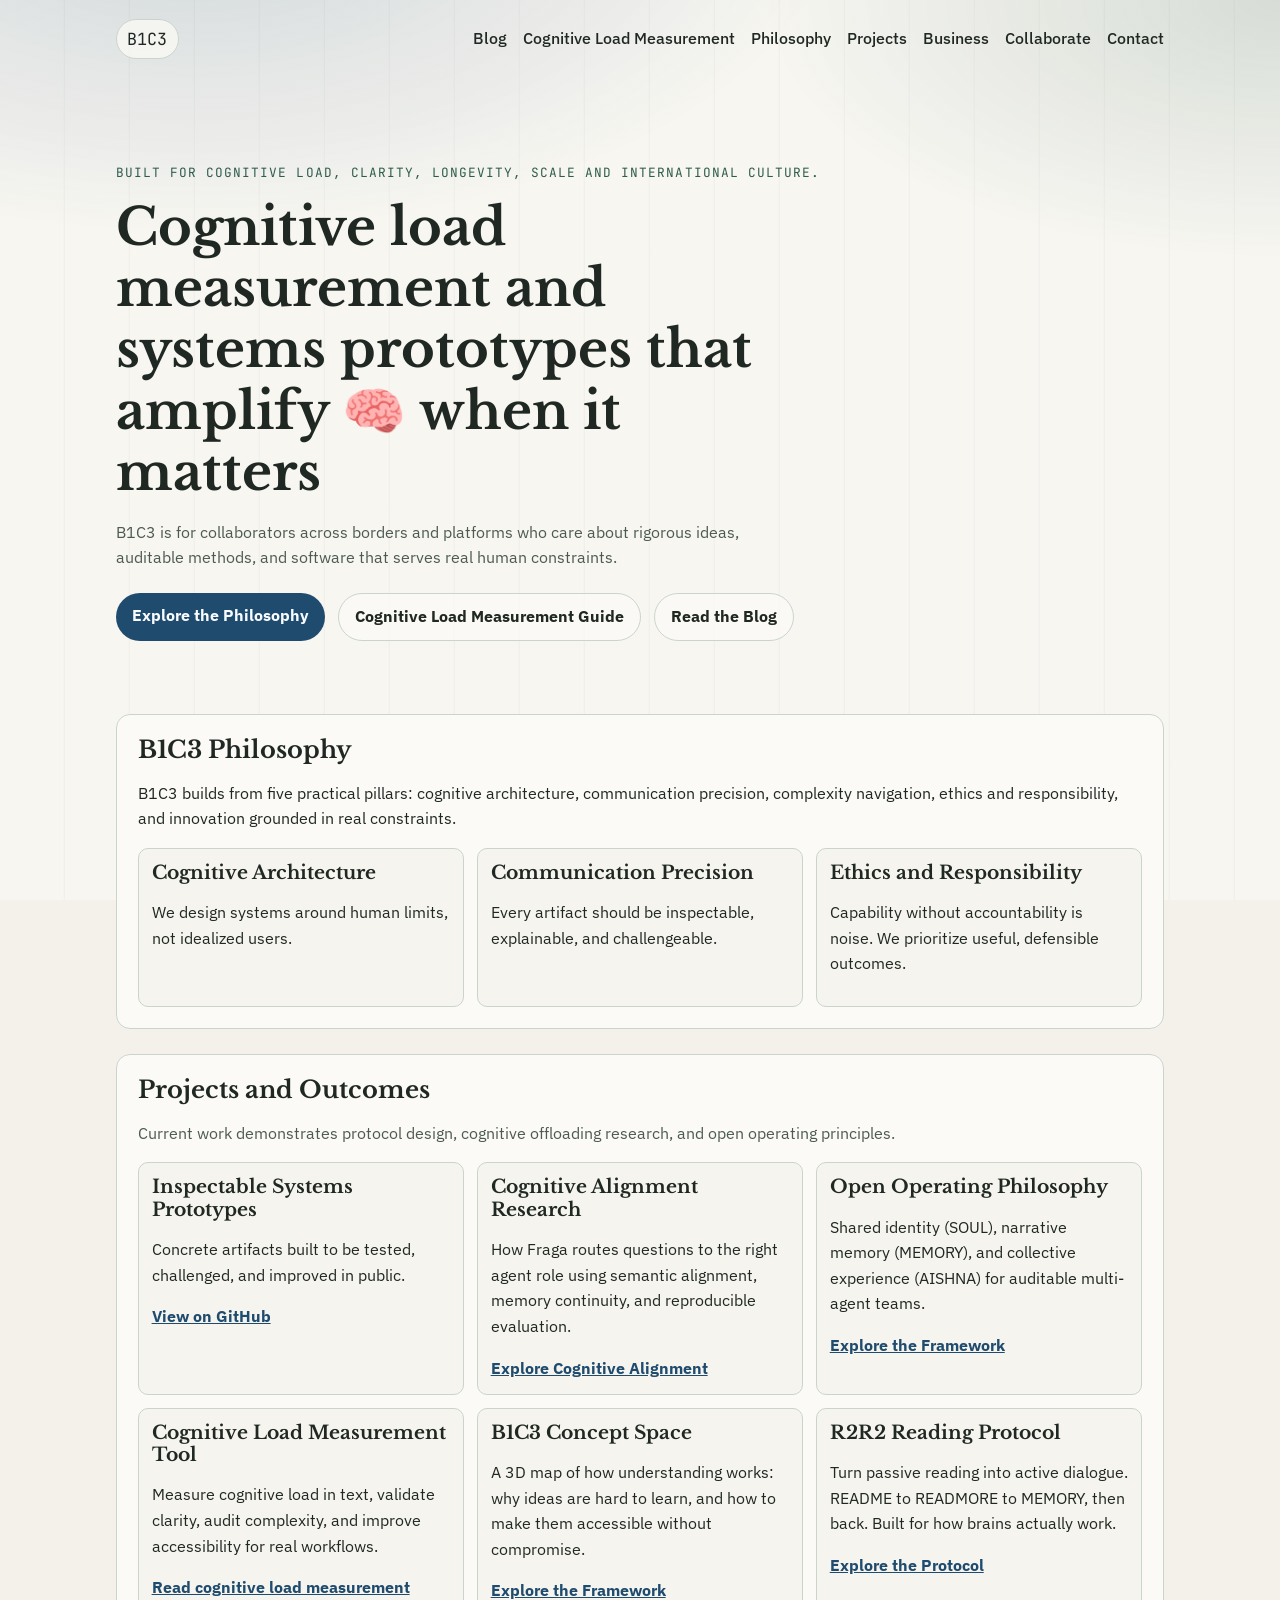
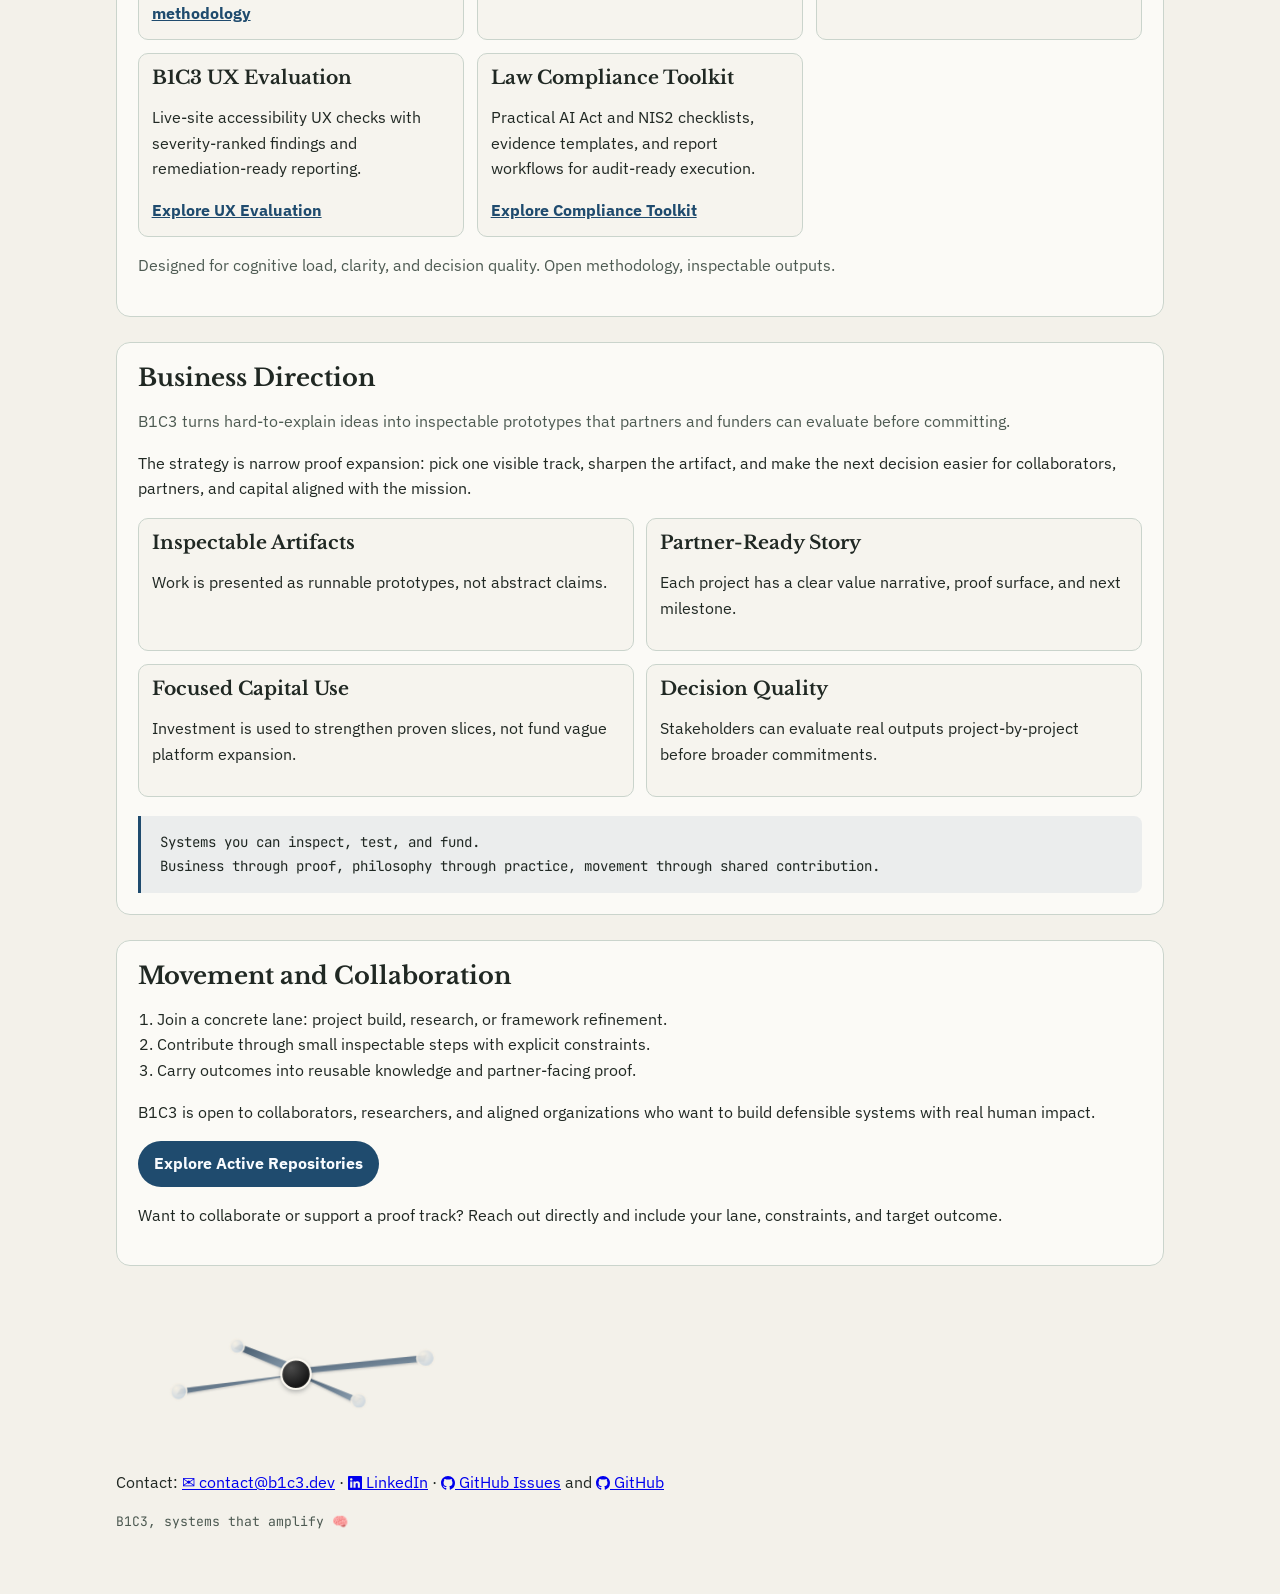
==== index.html @ ca2db9ff "Add project detail pages and update landing project cards" ====
<!doctype html>
<html lang="en">
<head>
  <meta charset="utf-8">
  <meta name="viewport" content="width=device-width, initial-scale=1">
  <link rel="icon" type="image/svg+xml" href="favicon.svg?v=4">
  <link rel="shortcut icon" href="favicon.svg?v=4">
  <title>B1C3 | Cognitive Load Measurement and Systems Prototypes</title>
  <meta name="description" content="B1C3 builds cognitive load measurement tools and inspectable systems prototypes for research, clarity, and decision quality.">
  <link rel="canonical" href="https://b1c3.dev/">
  <meta property="og:type" content="website">
  <meta property="og:title" content="B1C3 | Cognitive Load Measurement and Systems Prototypes">
  <meta property="og:description" content="B1C3 builds cognitive load measurement tools and inspectable systems prototypes for research, clarity, and decision quality.">
  <meta property="og:url" content="https://b1c3.dev/">
  <meta property="og:image" content="https://b1c3.dev/social-preview.png">
  <meta property="og:image:alt" content="B1C3 systems prototypes and philosophy preview">
  <meta name="twitter:card" content="summary">
  <meta name="twitter:title" content="B1C3 | Cognitive Load Measurement and Systems Prototypes">
  <meta name="twitter:description" content="B1C3 builds cognitive load measurement tools and inspectable systems prototypes for research, clarity, and decision quality.">
  <meta name="twitter:image" content="https://b1c3.dev/social-preview.png">
  <link rel="preconnect" href="https://fonts.googleapis.com">
  <link rel="preconnect" href="https://fonts.gstatic.com" crossorigin>
  <link href="https://fonts.googleapis.com/css2?family=IBM+Plex+Sans:wght@400;500;700&family=JetBrains+Mono:wght@500&family=Libre+Baskerville:wght@700&display=swap" rel="stylesheet">
  <link rel="stylesheet" href="style.css">
  <script src="js/analytics-config.js"></script>
  <script defer src="js/analytics.js"></script>
</head>
<body>
  <div class="atmosphere" aria-hidden="true"></div>

  <header class="site-header">
    <a class="brand" href="#top" aria-label="B1C3 Home">B1C3</a>
    <nav aria-label="Primary">
      <a href="https://b1c3game.github.io/B1C3-BLOG/" target="_blank" rel="noreferrer">Blog</a>
      <a href="cognitive-load-measurement.html">Cognitive Load Measurement</a>
      <a href="#philosophy">Philosophy</a>
      <a href="#projects">Projects</a>
      <a href="#proof">Business</a>
      <a href="#collaborate">Collaborate</a>
      <a href="#contact">Contact</a>
    </nav>
  </header>

  <main id="top">
    <section class="hero reveal">
      <p class="eyebrow">Built for cognitive load, clarity, longevity, scale and international culture.</p>
      <h1>Cognitive load measurement and systems prototypes that amplify 🧠 when it matters</h1>
      <p class="lead">
        B1C3 is for collaborators across borders and platforms who care about rigorous ideas, auditable methods, and software that serves real human constraints.
      </p>
      <div class="hero-actions">
        <a class="button primary" href="#philosophy">Explore the Philosophy</a>
        <a class="button ghost" href="cognitive-load-measurement.html">Cognitive Load Measurement Guide</a>
        <a class="button ghost" href="https://b1c3game.github.io/B1C3-BLOG/" target="_blank" rel="noreferrer">Read the Blog</a>
      </div>
    </section>

    <section id="philosophy" class="panel reveal">
      <h2>B1C3 Philosophy</h2>
      <p>
        B1C3 builds from five practical pillars: cognitive architecture, communication precision,
        complexity navigation, ethics and responsibility, and innovation grounded in real constraints.
      </p>
      <div class="principles">
        <article>
          <h3>Cognitive Architecture</h3>
          <p>We design systems around human limits, not idealized users.</p>
        </article>
        <article>
          <h3>Communication Precision</h3>
          <p>Every artifact should be inspectable, explainable, and challengeable.</p>
        </article>
        <article>
          <h3>Ethics and Responsibility</h3>
          <p>Capability without accountability is noise. We prioritize useful, defensible outcomes.</p>
        </article>
      </div>
    </section>

    <section id="projects" class="panel reveal">
      <h2>Projects and Outcomes</h2>
      <p class="section-intro">Current work demonstrates protocol design, cognitive offloading research, and open operating principles.</p>
      <div class="cards">
        <article class="card">
          <h3>Inspectable Systems Prototypes</h3>
          <p>Concrete artifacts built to be tested, challenged, and improved in public.</p>
          <a href="https://github.com/B1C3Game" target="_blank" rel="noreferrer">View on GitHub</a>
        </article>
        <article class="card">
          <h3>Cognitive Alignment Research</h3>
          <p>How Fraga routes questions to the right agent role using semantic alignment, memory continuity, and reproducible evaluation.</p>
          <a href="cognitive-alignment.html">Explore Cognitive Alignment</a>
        </article>
        <article class="card">
          <h3>Open Operating Philosophy</h3>
          <p>Shared identity (SOUL), narrative memory (MEMORY), and collective experience (AISHNA) for auditable multi-agent teams.</p>
          <a href="open-philosophy.html">Explore the Framework</a>
        </article>
        <article class="card">
          <h3>Cognitive Load Measurement Tool</h3>
          <p>Measure cognitive load in text, validate clarity, audit complexity, and improve accessibility for real workflows.</p>
          <a href="cognitive-load-measurement.html">Read cognitive load measurement methodology</a>
        </article>
        <article class="card">
          <h3>B1C3 Concept Space</h3>
          <p>A 3D map of how understanding works: why ideas are hard to learn, and how to make them accessible without compromise.</p>
          <a href="concept-space.html">Explore the Framework</a>
        </article>
        <article class="card">
          <h3>R2R2 Reading Protocol</h3>
          <p>Turn passive reading into active dialogue. README to READMORE to MEMORY, then back. Built for how brains actually work.</p>
          <a href="r2r2.html">Explore the Protocol</a>
        </article>
        <article class="card">
          <h3>B1C3 UX Evaluation</h3>
          <p>Live-site accessibility UX checks with severity-ranked findings and remediation-ready reporting.</p>
          <a href="ux-eval.html">Explore UX Evaluation</a>
        </article>
        <article class="card">
          <h3>Law Compliance Toolkit</h3>
          <p>Practical AI Act and NIS2 checklists, evidence templates, and report workflows for audit-ready execution.</p>
          <a href="law-compliance.html">Explore Compliance Toolkit</a>
        </article>
      </div>
      <p class="credibility">Designed for cognitive load, clarity, and decision quality. Open methodology, inspectable outputs.</p>
    </section>

    <section id="proof" class="panel reveal">
      <h2>Business Direction</h2>
      <p class="section-intro">
        B1C3 turns hard-to-explain ideas into inspectable prototypes that partners and funders can evaluate before committing.
      </p>
      <p>
        The strategy is narrow proof expansion: pick one visible track,
        sharpen the artifact, and make the next decision easier for collaborators,
        partners, and capital aligned with the mission.
      </p>
      <div class="proof-grid">
        <article class="proof-item">
          <h3>Inspectable Artifacts</h3>
          <p>Work is presented as runnable prototypes, not abstract claims.</p>
        </article>
        <article class="proof-item">
          <h3>Partner-Ready Story</h3>
          <p>Each project has a clear value narrative, proof surface, and next milestone.</p>
        </article>
        <article class="proof-item">
          <h3>Focused Capital Use</h3>
          <p>Investment is used to strengthen proven slices, not fund vague platform expansion.</p>
        </article>
        <article class="proof-item">
          <h3>Decision Quality</h3>
          <p>Stakeholders can evaluate real outputs project-by-project before broader commitments.</p>
        </article>
      </div>
      <blockquote class="proof-result">
        Systems you can inspect, test, and fund.<br>
        Business through proof, philosophy through practice, movement through shared contribution.
      </blockquote>
    </section>

    <section id="collaborate" class="panel reveal">
      <h2>Movement and Collaboration</h2>
      <ol class="steps">
        <li>Join a concrete lane: project build, research, or framework refinement.</li>
        <li>Contribute through small inspectable steps with explicit constraints.</li>
        <li>Carry outcomes into reusable knowledge and partner-facing proof.</li>
      </ol>
      <p>
        B1C3 is open to collaborators, researchers, and aligned organizations who want to build defensible systems with real human impact.
      </p>
      <a class="button primary" href="https://github.com/B1C3Game" target="_blank" rel="noreferrer">Explore Active Repositories</a>
      <p>
        Want to collaborate or support a proof track? Reach out directly and include your lane, constraints, and target outcome.
      </p>
    </section>
  </main>

  <footer id="contact" class="site-footer reveal">
    <div class="motif" aria-hidden="true">
      <svg viewBox="0 0 340 140" role="img" aria-label="Constraint network motif">
        <defs>
          <linearGradient id="motifSpoke" x1="0" y1="0" x2="1" y2="1">
            <stop offset="0%" stop-color="#334a5f"></stop>
            <stop offset="100%" stop-color="#8fa4b7"></stop>
          </linearGradient>
          <radialGradient id="motifCenter" cx="34%" cy="28%" r="72%">
            <stop offset="0%" stop-color="#4b4b4b"></stop>
            <stop offset="100%" stop-color="#111111"></stop>
          </radialGradient>
          <radialGradient id="motifNodeLight" cx="35%" cy="30%" r="70%">
            <stop offset="0%" stop-color="#f5efe4"></stop>
            <stop offset="100%" stop-color="#c7d3dd"></stop>
          </radialGradient>
        </defs>

        <g class="motif-spokes">
          <polygon class="spoke" points="170,72 162,74 54,90 58,84"></polygon>
          <polygon class="spoke" points="170,72 172,64 116,42 110,46"></polygon>
          <polygon class="spoke" points="170,72 178,74 232,96 226,100"></polygon>
          <polygon class="spoke" points="170,72 176,66 292,56 290,62"></polygon>
        </g>

        <g class="motif-nodes">
          <circle class="node node-light" cx="56" cy="87" r="8"></circle>
          <circle class="node node-light" cx="113" cy="44" r="7"></circle>
          <circle class="node node-emphasis" cx="170" cy="72" r="14"></circle>
          <circle class="node node-light" cx="229" cy="98" r="7"></circle>
          <circle class="node node-light" cx="291" cy="59" r="8"></circle>
        </g>
      </svg>
    </div>
    <p>Contact: <a href="mailto:contact@b1c3.dev"><span aria-hidden="true">✉</span> contact@b1c3.dev</a> · <a href="https://www.linkedin.com/in/l-d-nordin-a2b6923b2/" target="_blank" rel="noreferrer"><svg aria-hidden="true" viewBox="0 0 16 16" width="14" height="14" style="vertical-align:-2px"><path fill="currentColor" d="M0 1.146C0 .513.526 0 1.175 0h13.65C15.473 0 16 .513 16 1.146v13.708c0 .633-.527 1.146-1.175 1.146H1.175C.526 16 0 15.487 0 14.854zM4.943 13.394V6.169H2.542v7.225zM3.743 5.18c.837 0 1.358-.554 1.358-1.248-.015-.709-.52-1.248-1.342-1.248S2.4 3.223 2.4 3.932c0 .694.505 1.248 1.327 1.248m2.533 8.214h2.401V9.359c0-.216.016-.432.08-.586.175-.431.574-.878 1.244-.878.878 0 1.23.662 1.23 1.634v3.865h2.401V9.252c0-2.22-1.184-3.252-2.764-3.252-1.274 0-1.845.7-2.165 1.193v.025h-.016a5.54 5.54 0 0 1 .016-.025V6.169H6.276c.03.678 0 7.225 0 7.225"/></svg> LinkedIn</a> · <a href="https://github.com/B1C3Game" target="_blank" rel="noreferrer"><svg aria-hidden="true" viewBox="0 0 16 16" width="14" height="14" style="vertical-align:-2px"><path fill="currentColor" d="M8 0C3.58 0 0 3.58 0 8c0 3.54 2.29 6.53 5.47 7.59.4.07.55-.17.55-.38 0-.19-.01-.82-.01-1.49-2.01.37-2.53-.49-2.69-.94-.09-.23-.48-.94-.82-1.13-.28-.15-.68-.52-.01-.53.63-.01 1.08.58 1.23.82.72 1.21 1.87.87 2.33.66.07-.52.28-.87.51-1.07-1.78-.2-3.64-.89-3.64-3.95 0-.87.31-1.59.82-2.15-.08-.2-.36-1.02.08-2.12 0 0 .67-.21 2.2.82.64-.18 1.32-.27 2-.27s1.36.09 2 .27c1.53-1.04 2.2-.82 2.2-.82.44 1.1.16 1.92.08 2.12.51.56.82 1.27.82 2.15 0 3.07-1.87 3.75-3.65 3.95.29.25.54.73.54 1.48 0 1.07-.01 1.93-.01 2.2 0 .21.15.46.55.38A8.01 8.01 0 0 0 16 8c0-4.42-3.58-8-8-8"/></svg> GitHub Issues</a> and <a href="https://github.com/B1C3Game" target="_blank" rel="noreferrer"><svg aria-hidden="true" viewBox="0 0 16 16" width="14" height="14" style="vertical-align:-2px"><path fill="currentColor" d="M8 0C3.58 0 0 3.58 0 8c0 3.54 2.29 6.53 5.47 7.59.4.07.55-.17.55-.38 0-.19-.01-.82-.01-1.49-2.01.37-2.53-.49-2.69-.94-.09-.23-.48-.94-.82-1.13-.28-.15-.68-.52-.01-.53.63-.01 1.08.58 1.23.82.72 1.21 1.87.87 2.33.66.07-.52.28-.87.51-1.07-1.78-.2-3.64-.89-3.64-3.95 0-.87.31-1.59.82-2.15-.08-.2-.36-1.02.08-2.12 0 0 .67-.21 2.2.82.64-.18 1.32-.27 2-.27s1.36.09 2 .27c1.53-1.04 2.2-.82 2.2-.82.44 1.1.16 1.92.08 2.12.51.56.82 1.27.82 2.15 0 3.07-1.87 3.75-3.65 3.95.29.25.54.73.54 1.48 0 1.07-.01 1.93-.01 2.2 0 .21.15.46.55.38A8.01 8.01 0 0 0 16 8c0-4.42-3.58-8-8-8"/></svg> GitHub</a></p>
    <p class="micro">B1C3, systems that amplify 🧠</p>
  </footer>
</body>
</html>
---- style.css ----
:root {
  --bg: #f3f1ea;
  --surface: #fbfaf6;
  --ink: #202823;
  --ink-soft: #4d5a52;
  --accent: #1f4b6e;
  --accent-alt: #2f5d4b;
  --line: #cad4cc;
  --maxw: 1080px;
}

* {
  box-sizing: border-box;
}

html {
  scroll-behavior: smooth;
}

body {
  margin: 0;
  font-family: "IBM Plex Sans", "Segoe UI", sans-serif;
  color: var(--ink);
  background: var(--bg);
  line-height: 1.6;
}

.atmosphere {
  position: fixed;
  inset: 0;
  z-index: -1;
  background:
    radial-gradient(1000px 500px at 15% -10%, rgba(31, 75, 110, 0.18), transparent 65%),
    radial-gradient(800px 400px at 100% 0%, rgba(47, 93, 75, 0.16), transparent 65%),
    linear-gradient(0deg, rgba(255, 255, 255, 0.35), rgba(255, 255, 255, 0.35)),
    repeating-linear-gradient(
      90deg,
      transparent 0,
      transparent 63px,
      rgba(32, 40, 35, 0.04) 64px,
      rgba(32, 40, 35, 0.04) 65px
    );
}

.site-header {
  max-width: var(--maxw);
  margin: 0 auto;
  padding: 1.2rem 1rem;
  display: flex;
  align-items: center;
  justify-content: space-between;
}

.brand {
  font-family: "JetBrains Mono", monospace;
  font-size: 1.05rem;
  text-decoration: none;
  color: var(--ink);
  border: 1px solid var(--line);
  padding: 0.35rem 0.65rem;
  border-radius: 999px;
  background: rgba(251, 250, 246, 0.75);
}

nav {
  display: flex;
  gap: 1rem;
  flex-wrap: wrap;
}

nav a {
  color: var(--ink);
  text-decoration: none;
  font-weight: 500;
}

nav a:hover {
  color: var(--accent);
}

main,
.site-footer {
  max-width: var(--maxw);
  margin: 0 auto;
  padding: 0 1rem;
}

.hero {
  padding: 4.5rem 0 3rem;
}

.eyebrow {
  font-family: "JetBrains Mono", monospace;
  font-size: 0.8rem;
  text-transform: uppercase;
  letter-spacing: 0.08em;
  color: var(--accent-alt);
}

h1,
h2,
h3 {
  font-family: "Libre Baskerville", Georgia, serif;
  line-height: 1.2;
  margin: 0 0 0.7rem;
}

h1 {
  font-size: clamp(2rem, 4vw, 3.2rem);
  max-width: 18ch;
}

.lead {
  max-width: 65ch;
  color: var(--ink-soft);
}

.hero-actions {
  display: flex;
  gap: 0.8rem;
  margin-top: 1.4rem;
  flex-wrap: wrap;
}

.button {
  display: inline-block;
  border-radius: 999px;
  padding: 0.62rem 1rem;
  text-decoration: none;
  font-weight: 700;
}

.button.primary {
  background: var(--accent);
  color: #f8fbff;
}

.button.primary:hover {
  background: #173a55;
}

.button.ghost {
  color: var(--ink);
  border: 1px solid var(--line);
  background: rgba(251, 250, 246, 0.75);
}

.panel {
  margin-top: 1.6rem;
  padding: 1.3rem;
  background: var(--surface);
  border: 1px solid var(--line);
  border-radius: 14px;
}

.principles,
.cards {
  margin-top: 1rem;
  display: grid;
  grid-template-columns: repeat(3, minmax(0, 1fr));
  gap: 0.8rem;
}

.principles article,
.card {
  border: 1px solid var(--line);
  border-radius: 10px;
  padding: 0.8rem;
  background: rgba(243, 241, 234, 0.6);
}

.card a {
  font-weight: 700;
  color: var(--accent);
}

.section-intro,
.credibility {
  color: var(--ink-soft);
}

.source-note {
  margin-top: 0.5rem;
}

.openclaw-badge {
  display: inline-flex;
  align-items: center;
  gap: 0.35rem;
  padding: 0.18rem 0.5rem;
  border-radius: 999px;
  border: 1px solid var(--line);
  background: rgba(243, 241, 234, 0.65);
  color: var(--ink-soft);
  font-family: "JetBrains Mono", monospace;
  font-size: 0.72rem;
}

.openclaw-emoji {
  font-size: 0.9rem;
  line-height: 1;
}

.openclaw-badge a {
  color: var(--accent);
  text-decoration: none;
  font-weight: 700;
}

.openclaw-badge a:hover {
  text-decoration: underline;
}

.b1c3-badge {
  display: inline-flex;
  align-items: center;
  gap: 0.35rem;
  padding: 0.18rem 0.5rem;
  border-radius: 999px;
  border: 1px solid var(--line);
  background: rgba(243, 241, 234, 0.65);
  color: var(--ink-soft);
  font-family: "JetBrains Mono", monospace;
  font-size: 0.72rem;
  margin-left: 0.5rem;
}

.b1c3-emoji {
  font-size: 0.9rem;
  line-height: 1;
}

.b1c3-badge a {
  color: var(--accent);
  text-decoration: none;
  font-weight: 700;
}

.b1c3-badge a:hover {
  text-decoration: underline;
}

.proof-grid {
  margin-top: 1rem;
  display: grid;
  grid-template-columns: repeat(2, minmax(0, 1fr));
  gap: 0.8rem;
}

.proof-item {
  border: 1px solid var(--line);
  border-radius: 10px;
  padding: 0.8rem;
  background: rgba(243, 241, 234, 0.6);
}

blockquote.proof-result {
  margin: 1.2rem 0 0;
  padding: 0.9rem 1.2rem;
  border-left: 3px solid var(--accent);
  background: rgba(31, 75, 110, 0.07);
  border-radius: 0 8px 8px 0;
  font-family: "JetBrains Mono", monospace;
  font-size: 0.88rem;
  color: var(--ink);
  line-height: 1.7;
}

.steps {
  padding-left: 1.2rem;
}

.site-footer {
  padding-top: 2rem;
  padding-bottom: 3rem;
}

.motif svg {
  width: min(360px, 100%);
  height: auto;
  transform: perspective(760px) rotateX(7deg) rotateY(-8deg);
  transform-origin: 50% 50%;
}

.motif .motif-spokes {
  filter: drop-shadow(0 1px 1px rgba(24, 34, 44, 0.24));
}

.motif .spoke {
  fill: url(#motifSpoke);
  opacity: 0.92;
}

.motif .node {
  stroke: #f2eee5;
  stroke-width: 1.6;
}

.motif .node-light {
  fill: url(#motifNodeLight);
  opacity: 0.9;
}

.motif .node-emphasis {
  fill: url(#motifCenter);
  stroke: #fbf8f0;
  stroke-width: 2;
  filter: drop-shadow(0 2px 2px rgba(18, 25, 32, 0.28));
}

.micro {
  font-family: "JetBrains Mono", monospace;
  color: var(--ink-soft);
  font-size: 0.82rem;
}

a:focus-visible,
.button:focus-visible {
  outline: 2px solid var(--accent);
  outline-offset: 3px;
}

.reveal {
  opacity: 0;
  transform: translateY(14px);
  animation: reveal 620ms ease-out forwards;
}

.hero {
  animation-delay: 0.1s;
}

#philosophy {
  animation-delay: 0.22s;
}

#projects {
  animation-delay: 0.34s;
}

#proof {
  animation-delay: 0.44s;
}

#collaborate {
  animation-delay: 0.54s;
}

.site-footer {
  animation-delay: 0.64s;
}

@keyframes reveal {
  to {
    opacity: 1;
    transform: translateY(0);
  }
}

@media (max-width: 840px) {
  .principles,
  .cards,
  .proof-grid {
    grid-template-columns: 1fr;
  }

  .site-header {
    gap: 0.8rem;
    flex-direction: column;
    align-items: flex-start;
  }

  .hero {
    padding-top: 2.4rem;
  }
}
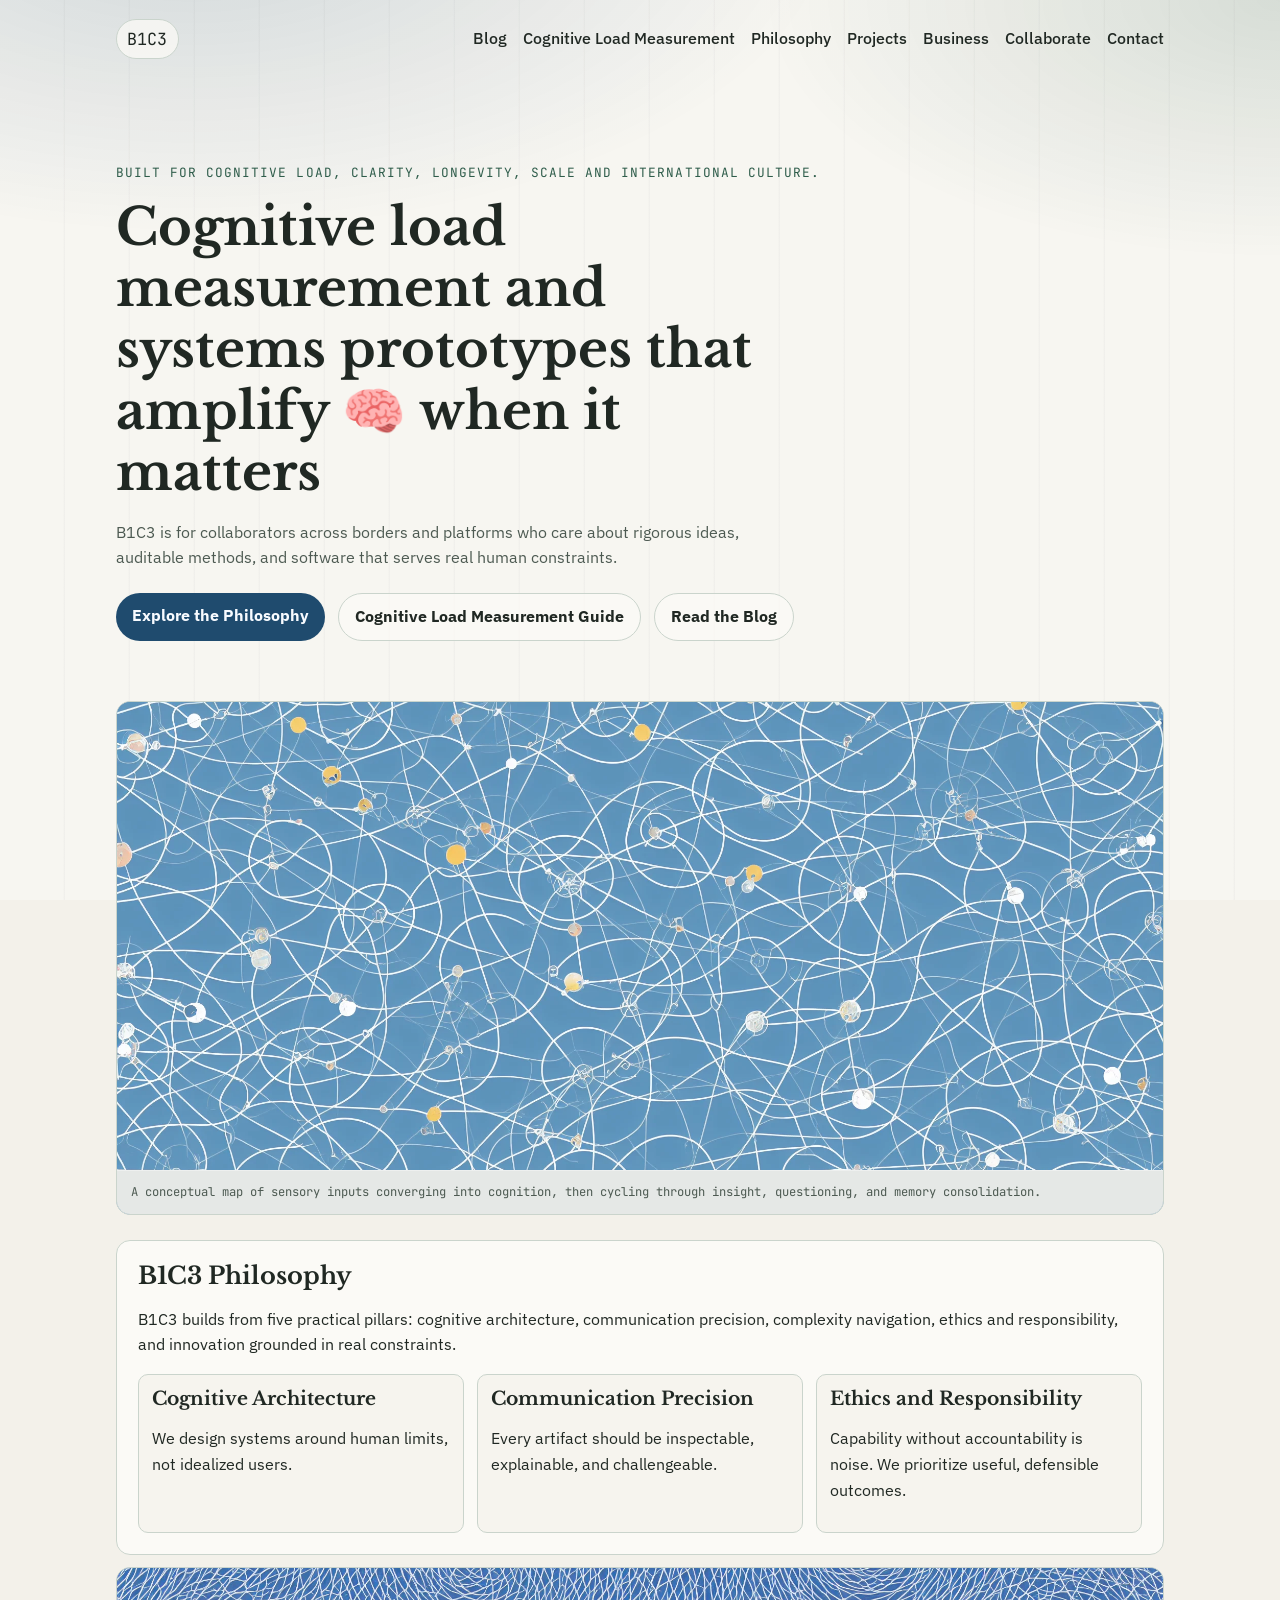
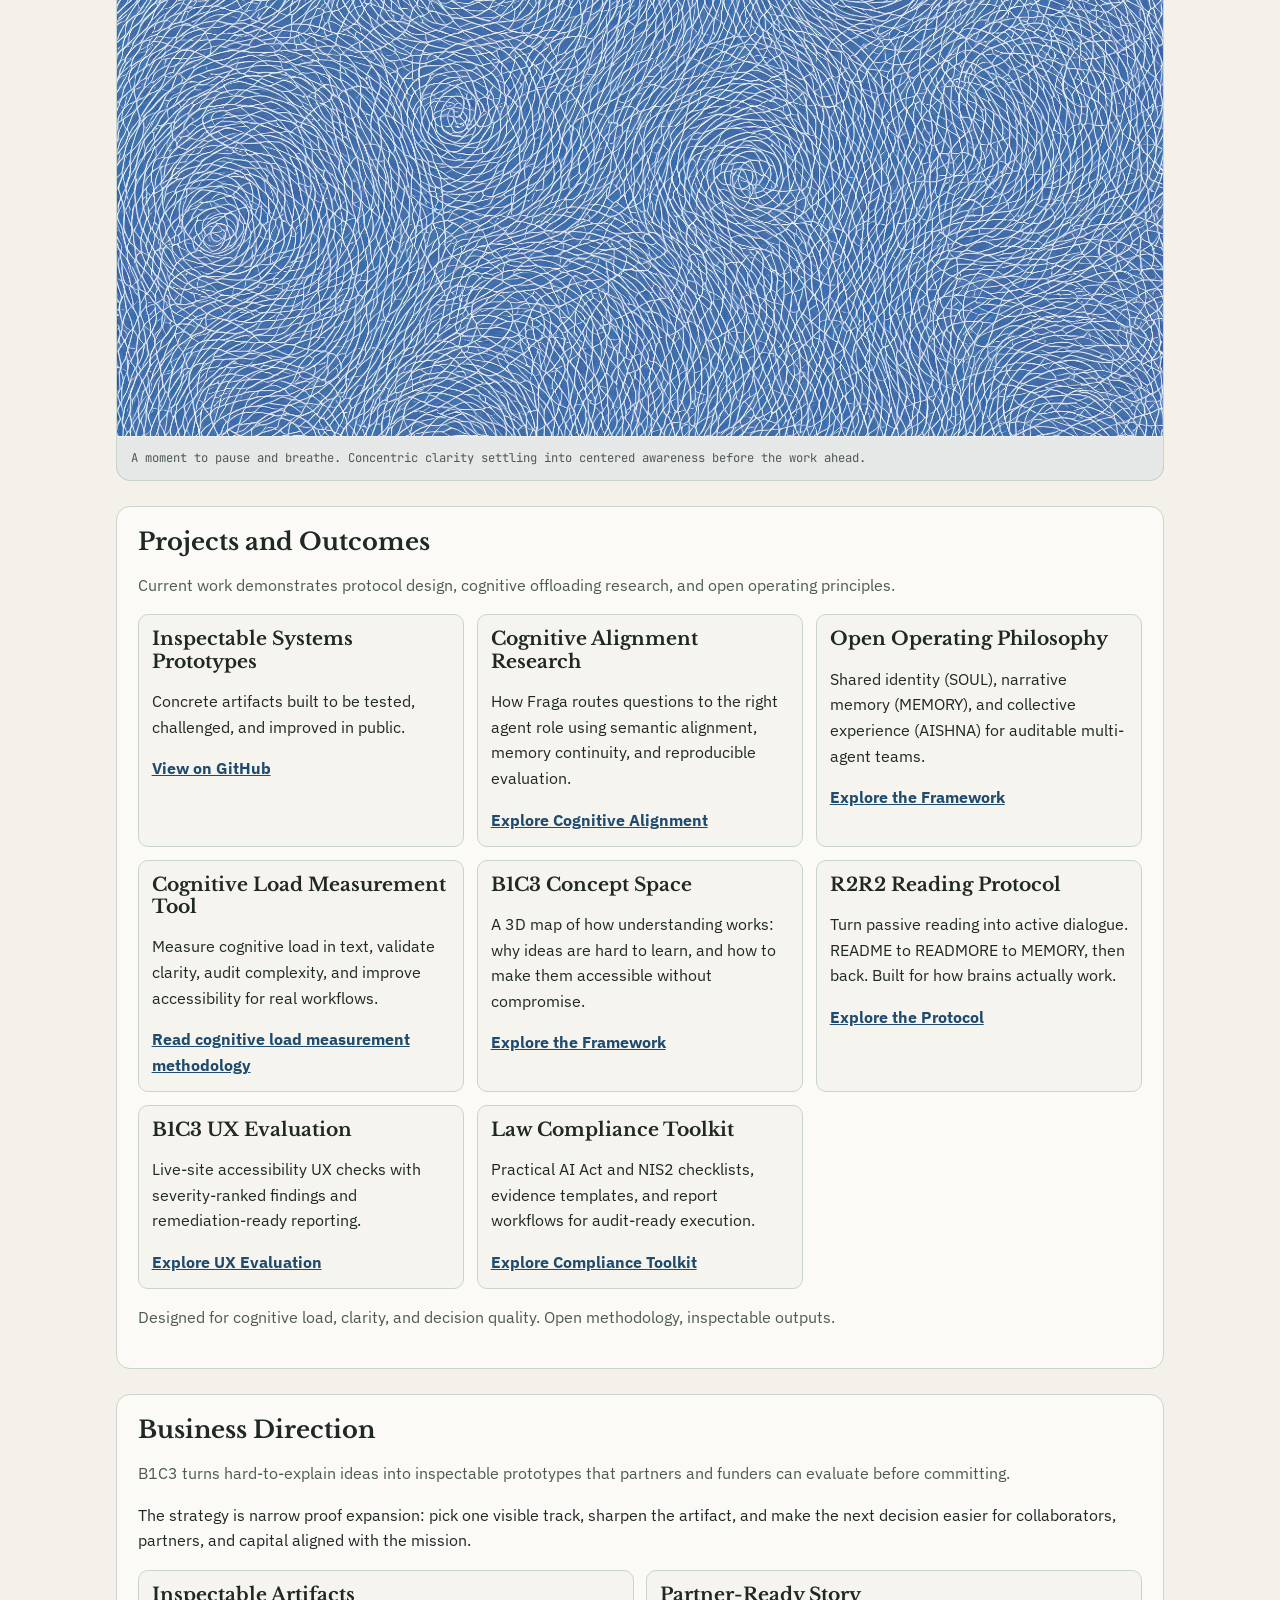
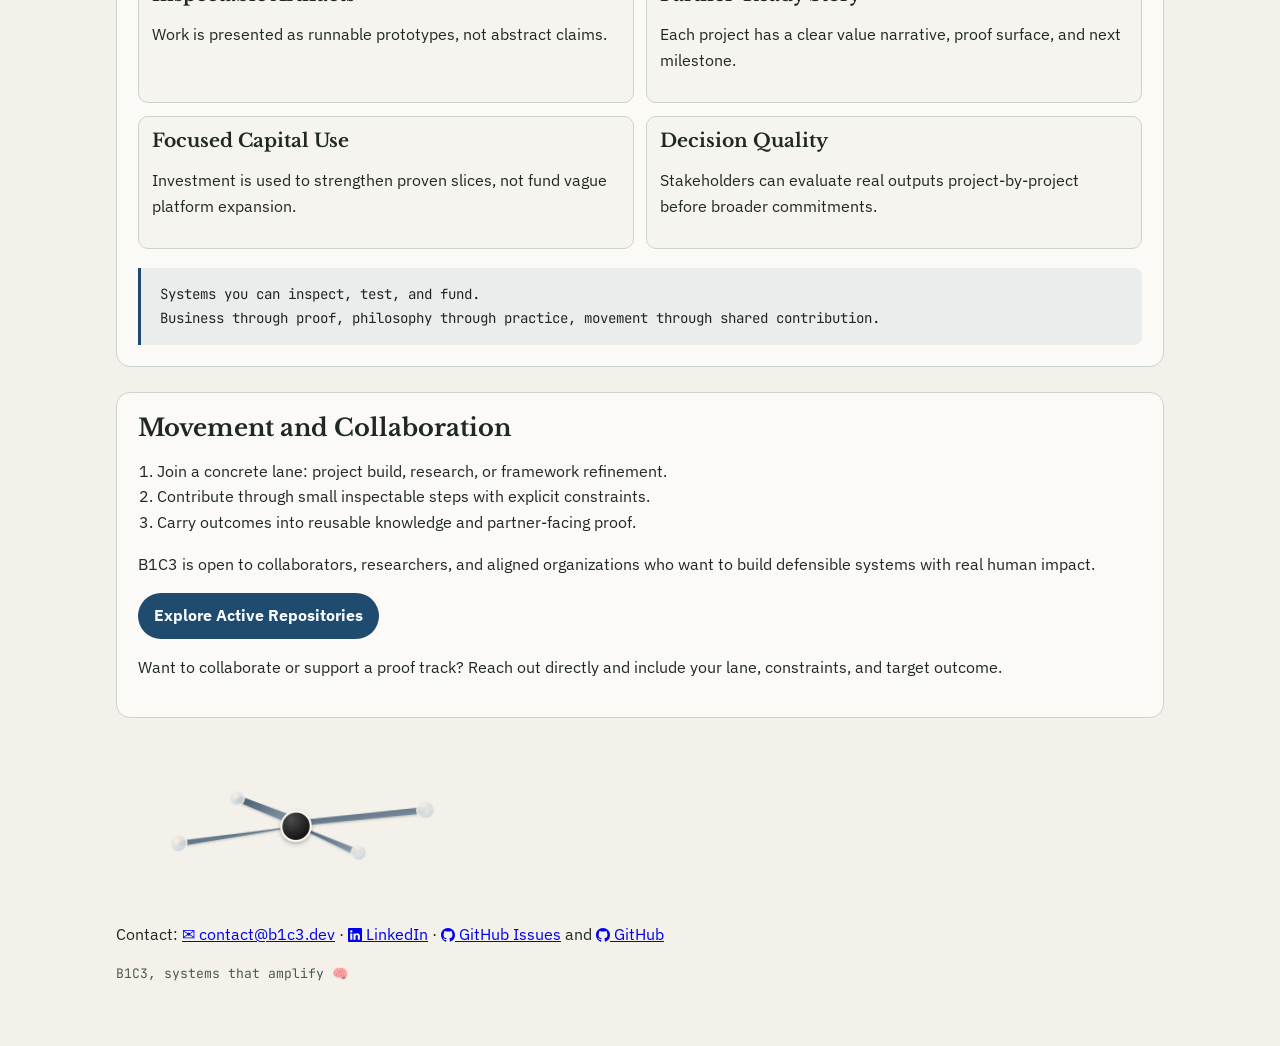
==== commit fe9b8c6d: "Add conceptual senses and mental clarity pause visual separators" ====
--- a/index.html
+++ b/index.html
@@ -55,6 +55,21 @@
       </div>
     </section>
 
+    <section class="sense-visual reveal" aria-label="Conceptual sensory integration visual">
+      <figure class="sense-figure">
+        <img
+          src="images/landing-senses-loop.webp"
+          alt="Conceptual network showing sensory signals converging and circulating through a cognitive learning loop"
+          width="2048"
+          height="2048"
+          decoding="async"
+        >
+        <figcaption>
+          A conceptual map of sensory inputs converging into cognition, then cycling through insight, questioning, and memory consolidation.
+        </figcaption>
+      </figure>
+    </section>
+
     <section id="philosophy" class="panel reveal">
       <h2>B1C3 Philosophy</h2>
       <p>
@@ -75,6 +90,21 @@
           <p>Capability without accountability is noise. We prioritize useful, defensible outcomes.</p>
         </article>
       </div>
+    </section>
+
+    <section class="clarity-visual reveal" aria-label="Mental clarity pause visual">
+      <figure class="clarity-figure">
+        <img
+          src="images/landing-mental-pause.webp"
+          alt="Abstract meditation visual showing concentric waves resolving into centered stillness, representing mental clarity and coherent focus"
+          width="2048"
+          height="2048"
+          decoding="async"
+        >
+        <figcaption>
+          A moment to pause and breathe. Concentric clarity settling into centered awareness before the work ahead.
+        </figcaption>
+      </figure>
     </section>
 
     <section id="projects" class="panel reveal">
--- a/style.css
+++ b/style.css
@@ -122,6 +122,66 @@
   flex-wrap: wrap;
 }
 
+.sense-visual {
+  margin: 0.8rem 0 1.2rem;
+}
+
+.sense-figure {
+  margin: 0;
+  border: 1px solid var(--line);
+  border-radius: 14px;
+  overflow: hidden;
+  background: #6b9ac4;
+}
+
+.sense-figure img {
+  display: block;
+  width: 100%;
+  height: min(52vh, 560px);
+  object-fit: cover;
+  object-position: center 36%;
+}
+
+.sense-figure figcaption {
+  padding: 0.7rem 0.9rem 0.8rem;
+  border-top: 1px solid rgba(255, 255, 255, 0.35);
+  background: rgba(243, 241, 234, 0.9);
+  color: var(--ink-soft);
+  font-family: "JetBrains Mono", monospace;
+  font-size: 0.76rem;
+  line-height: 1.5;
+}
+
+.clarity-visual {
+  margin: 0.8rem 0 1.2rem;
+}
+
+.clarity-figure {
+  margin: 0;
+  border: 1px solid var(--line);
+  border-radius: 14px;
+  overflow: hidden;
+  background: #6b9ac4;
+}
+
+.clarity-figure img {
+  display: block;
+  width: 100%;
+  height: min(52vh, 560px);
+  object-fit: cover;
+  object-position: center 36%;
+}
+
+.clarity-figure figcaption {
+  padding: 0.7rem 0.9rem 0.8rem;
+  border-top: 1px solid rgba(255, 255, 255, 0.35);
+  background: rgba(243, 241, 234, 0.9);
+  color: var(--ink-soft);
+  font-family: "JetBrains Mono", monospace;
+  font-size: 0.76rem;
+  line-height: 1.5;
+}
+
 .button {
   display: inline-block;
   border-radius: 999px;
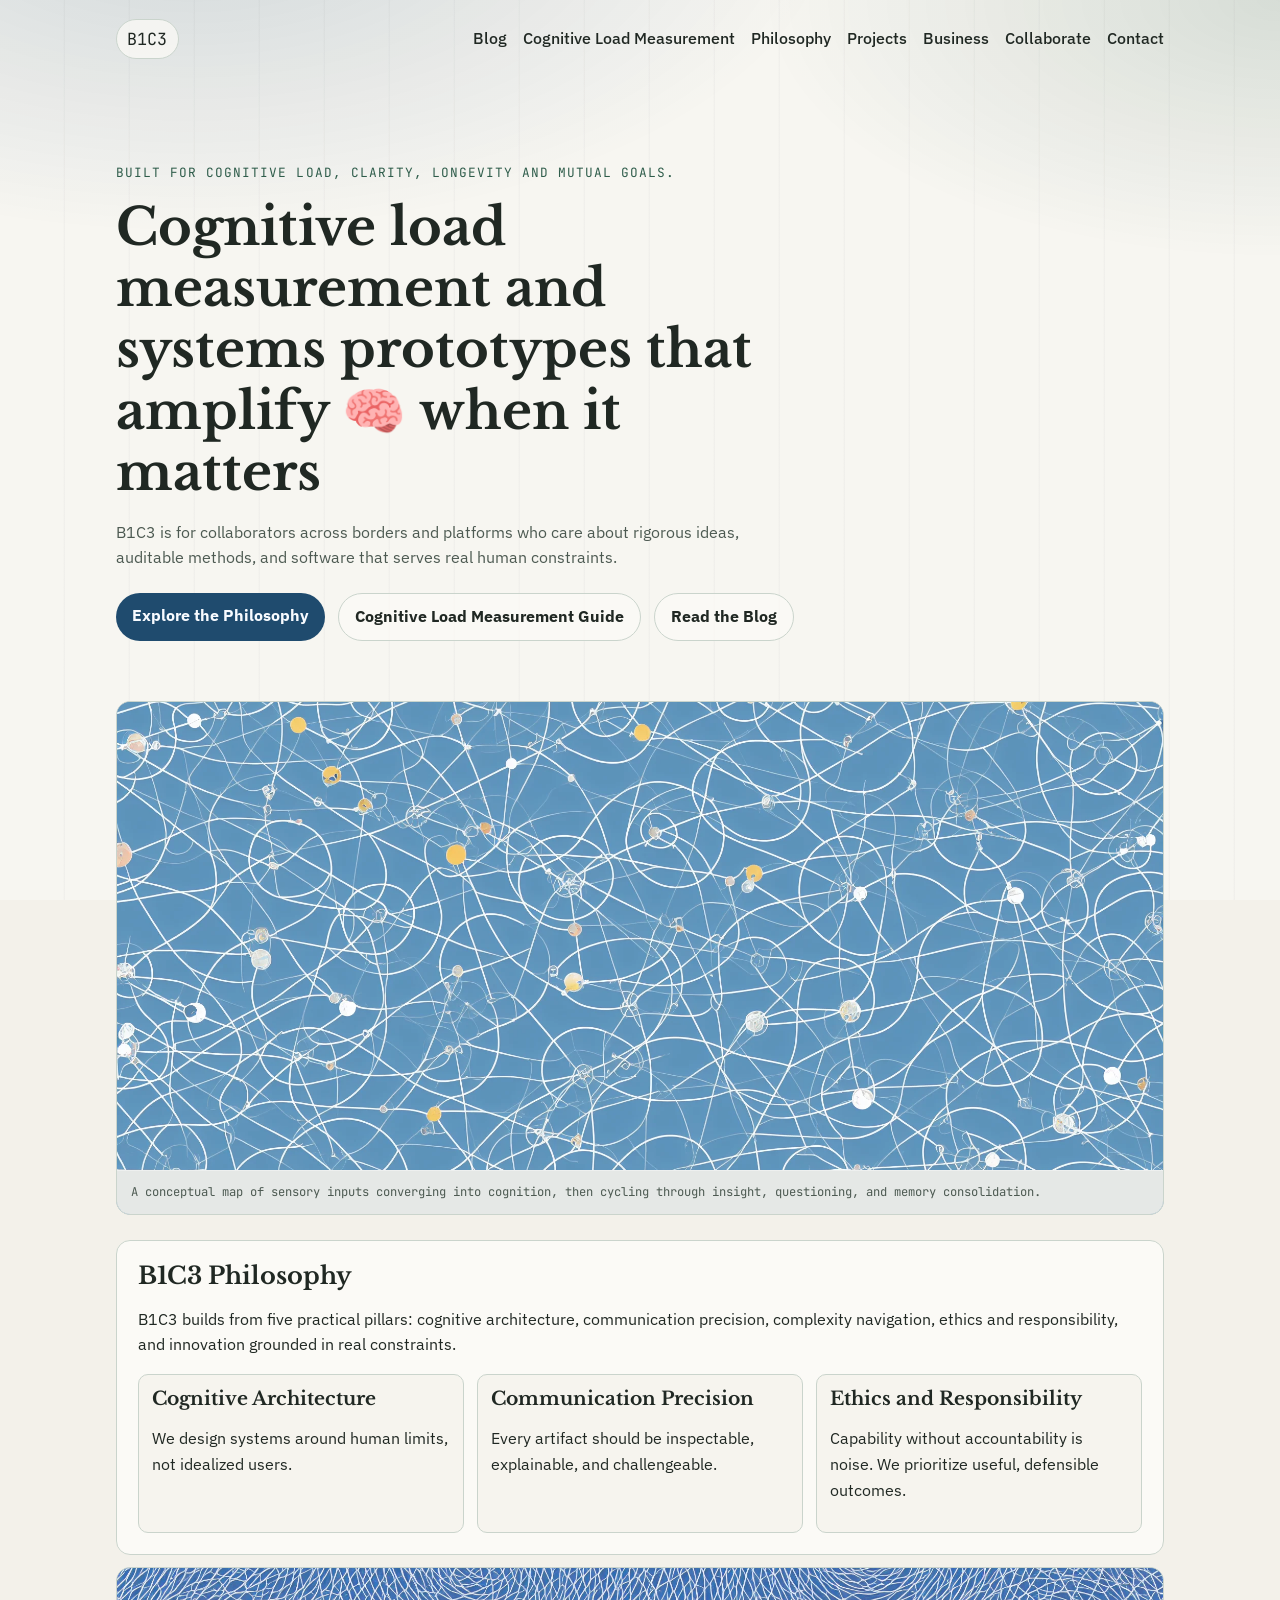
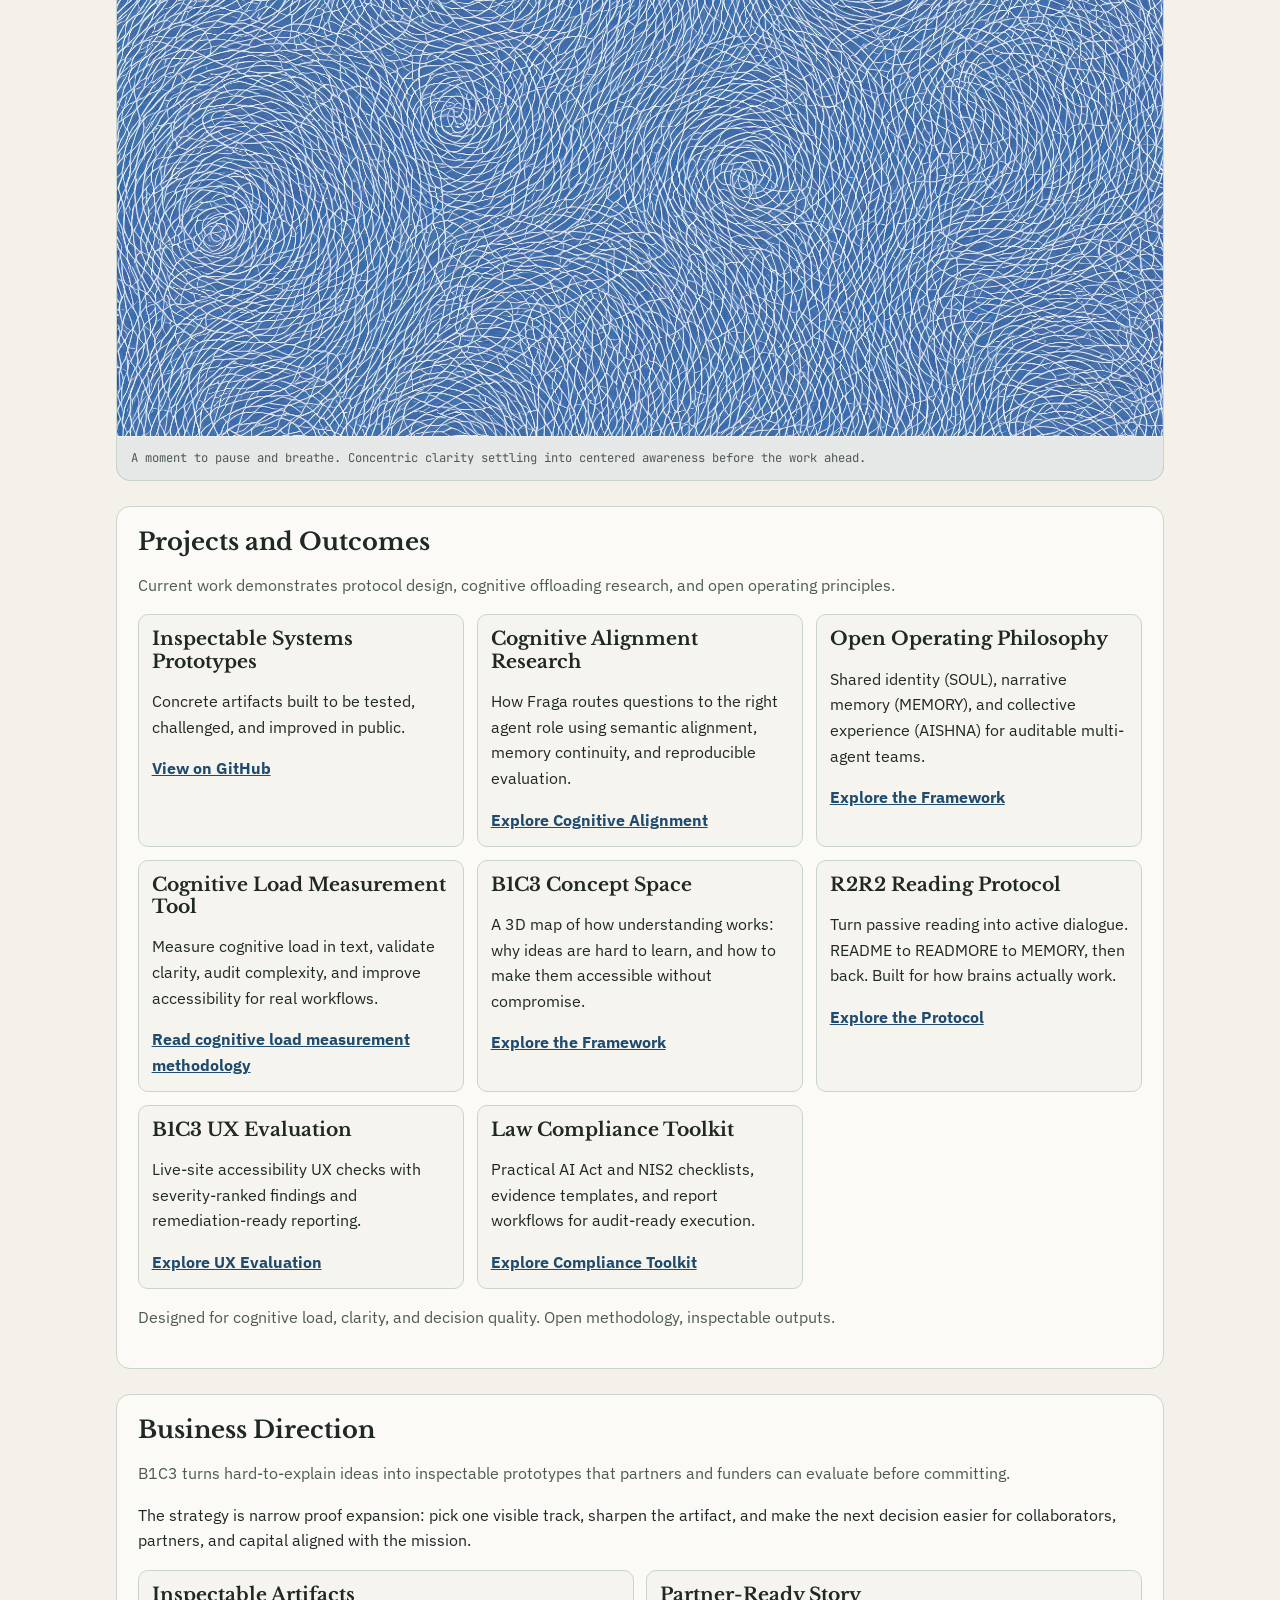
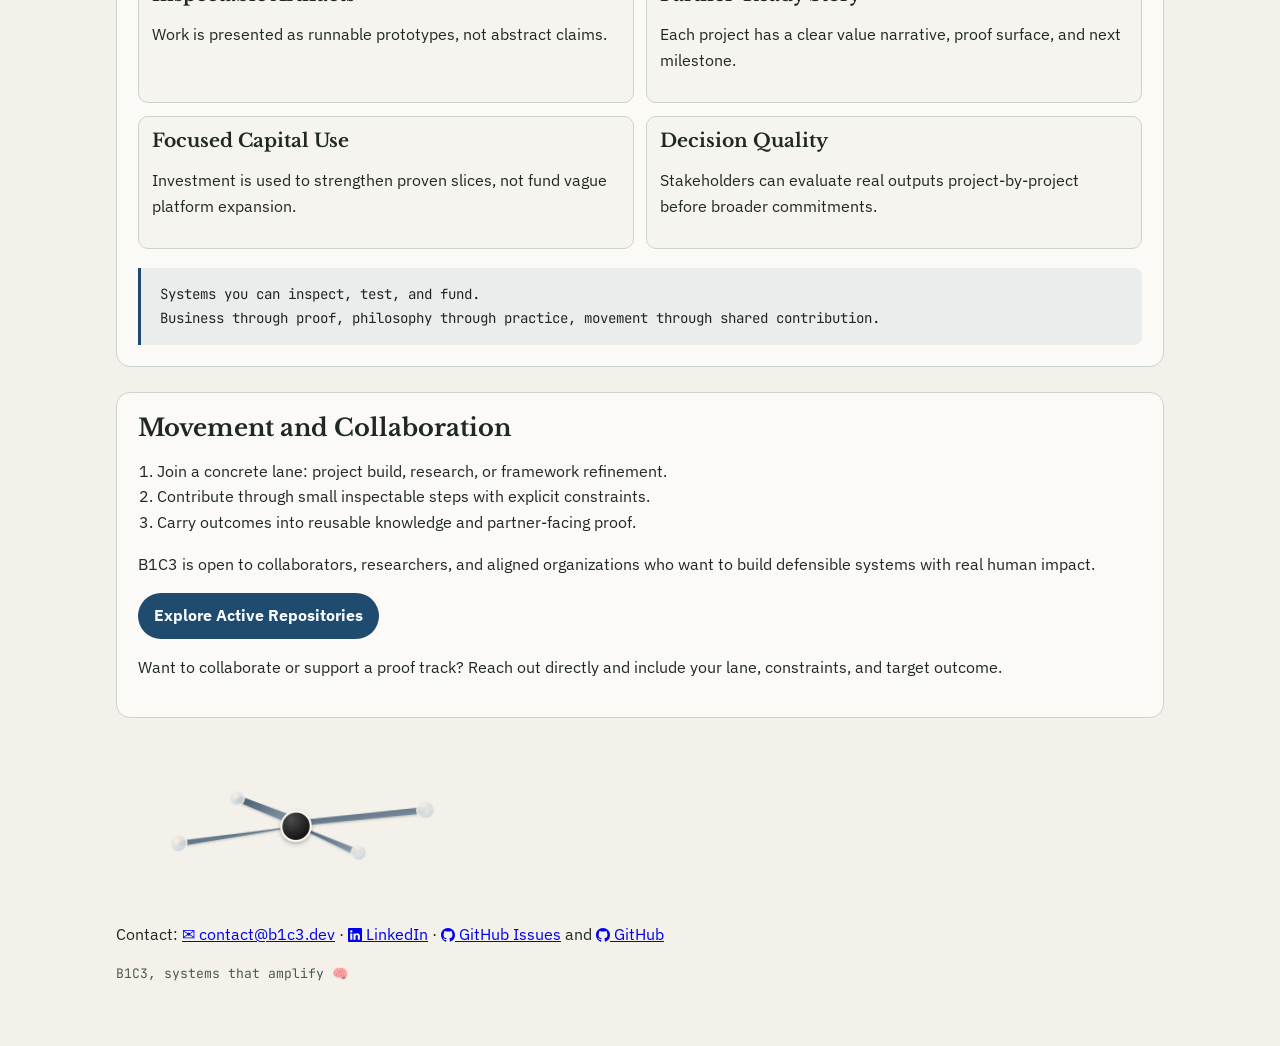
==== commit 08b53947: "Reframe hero eyebrow: 'mutual goals' for grounded authenticity" ====
--- a/index.html
+++ b/index.html
@@ -43,7 +43,7 @@
 
   <main id="top">
     <section class="hero reveal">
-      <p class="eyebrow">Built for cognitive load, clarity, longevity, scale and international culture.</p>
+      <p class="eyebrow">Built for cognitive load, clarity, longevity and mutual goals.</p>
       <h1>Cognitive load measurement and systems prototypes that amplify 🧠 when it matters</h1>
       <p class="lead">
         B1C3 is for collaborators across borders and platforms who care about rigorous ideas, auditable methods, and software that serves real human constraints.
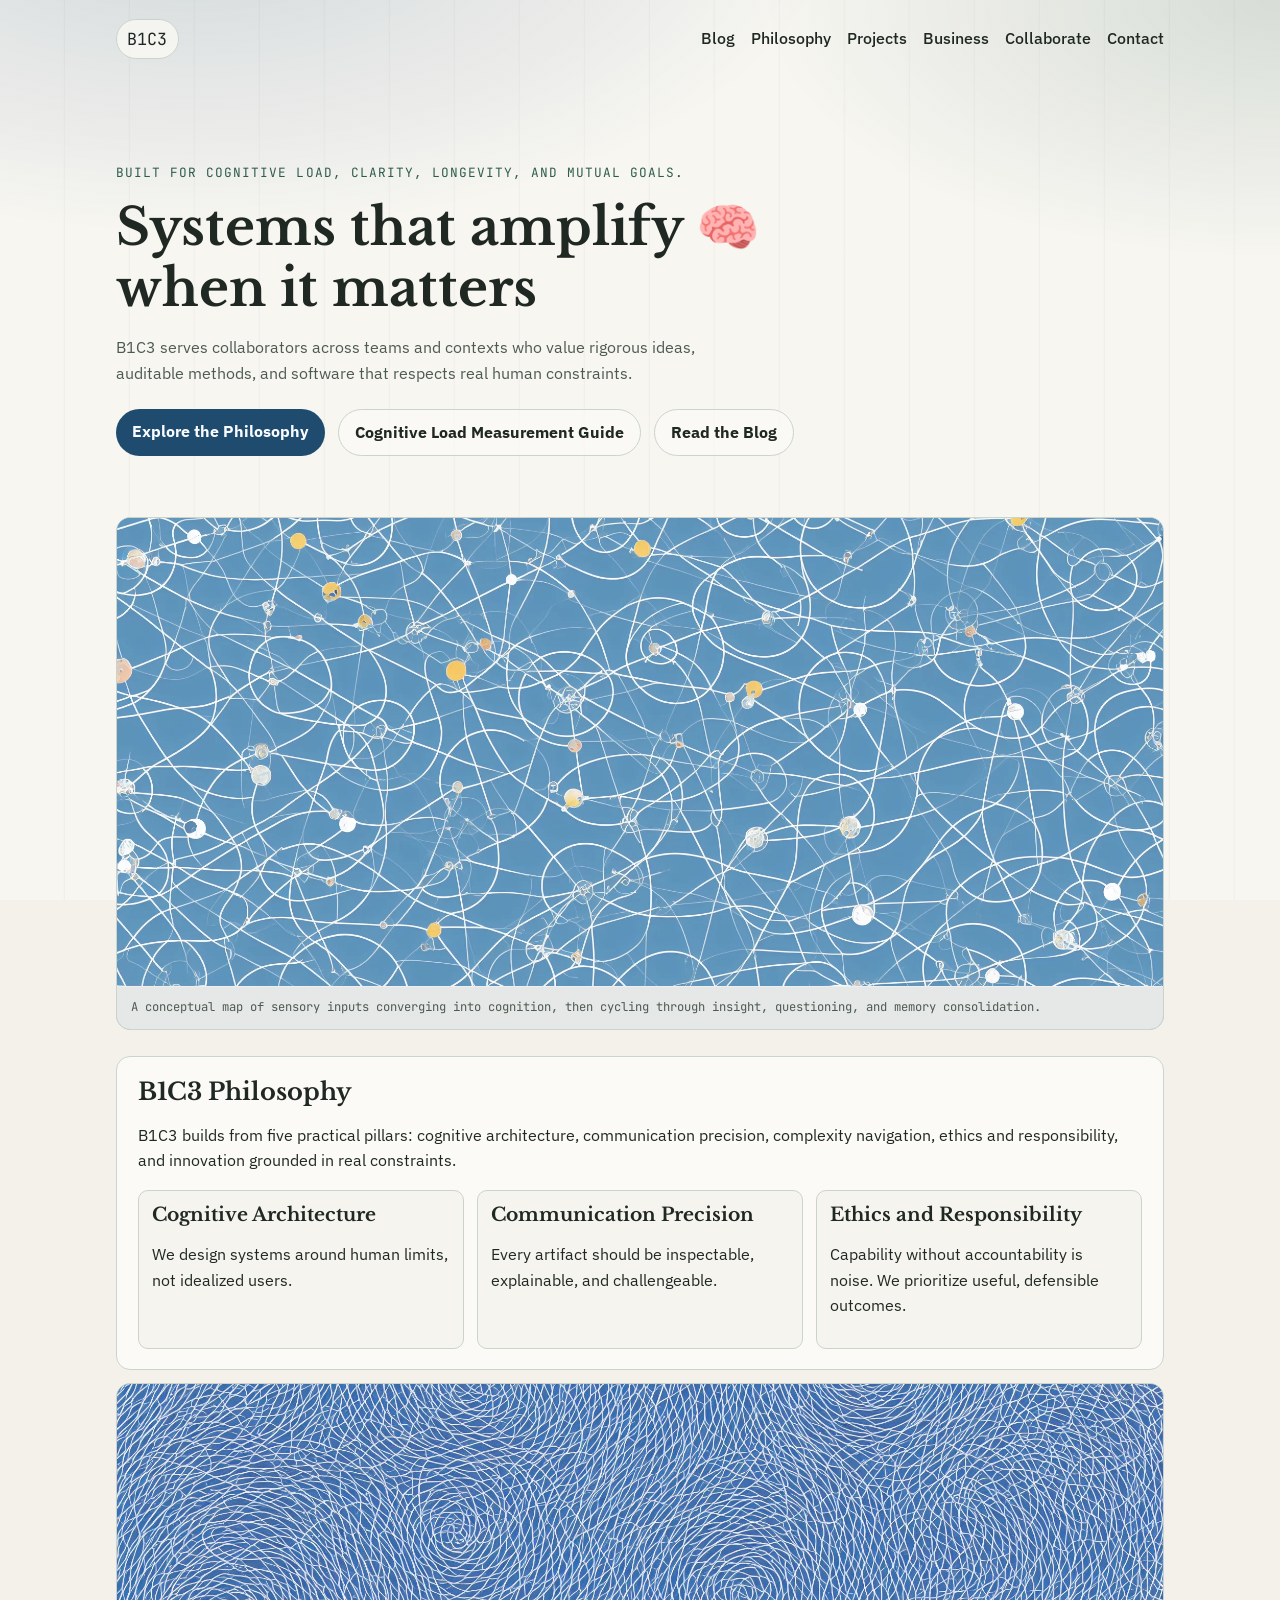
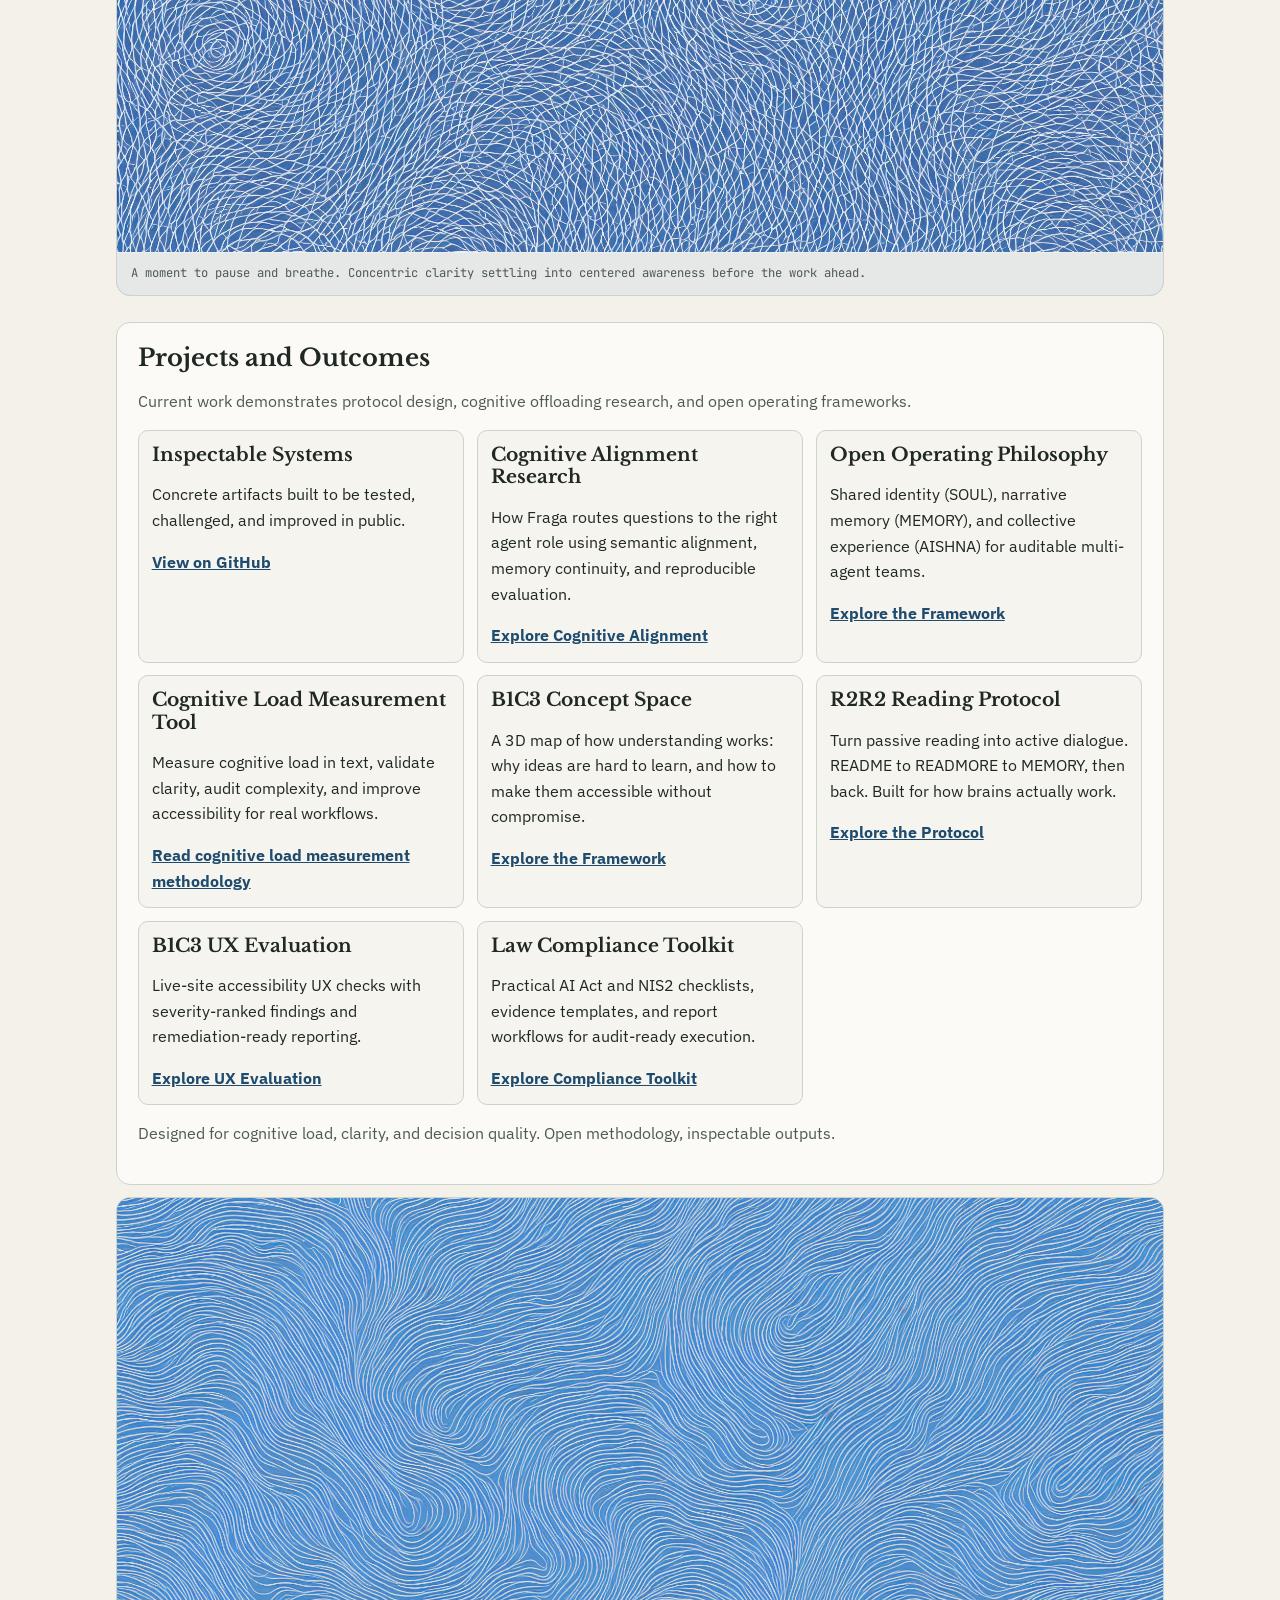
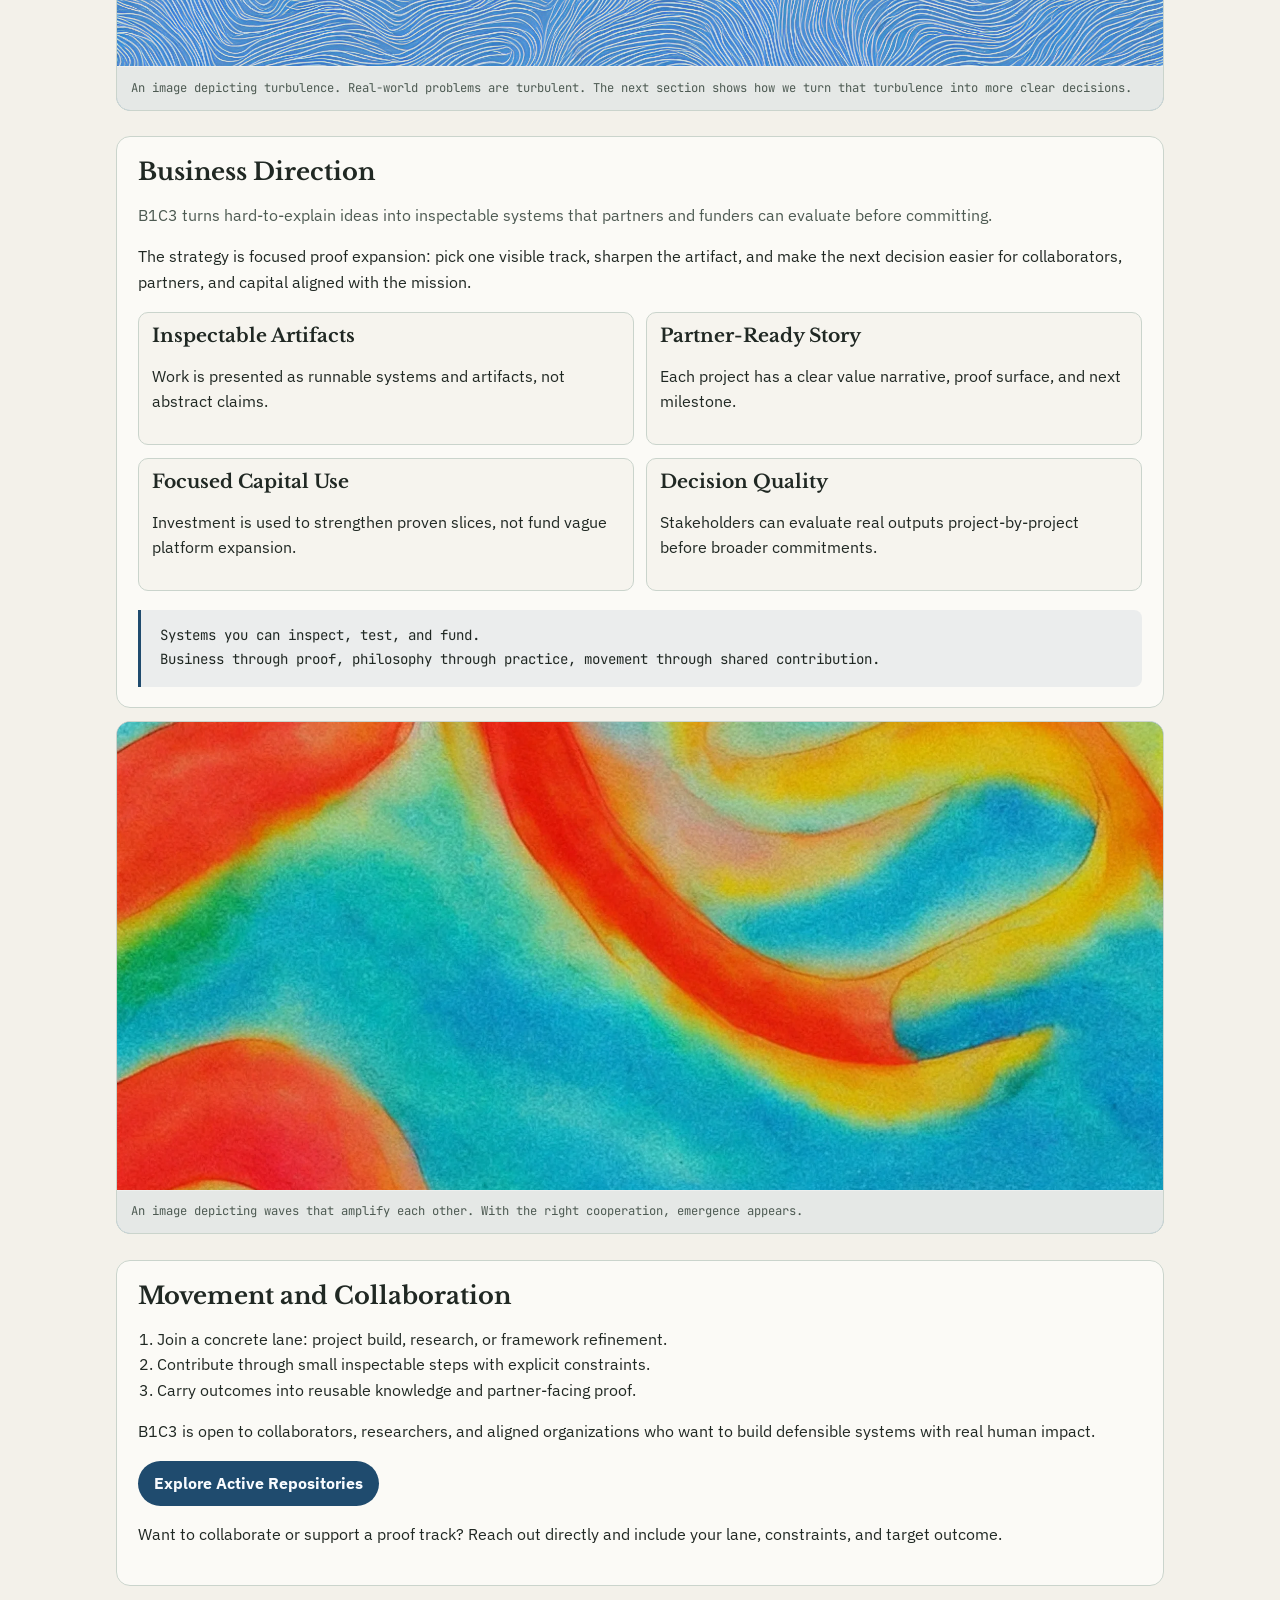
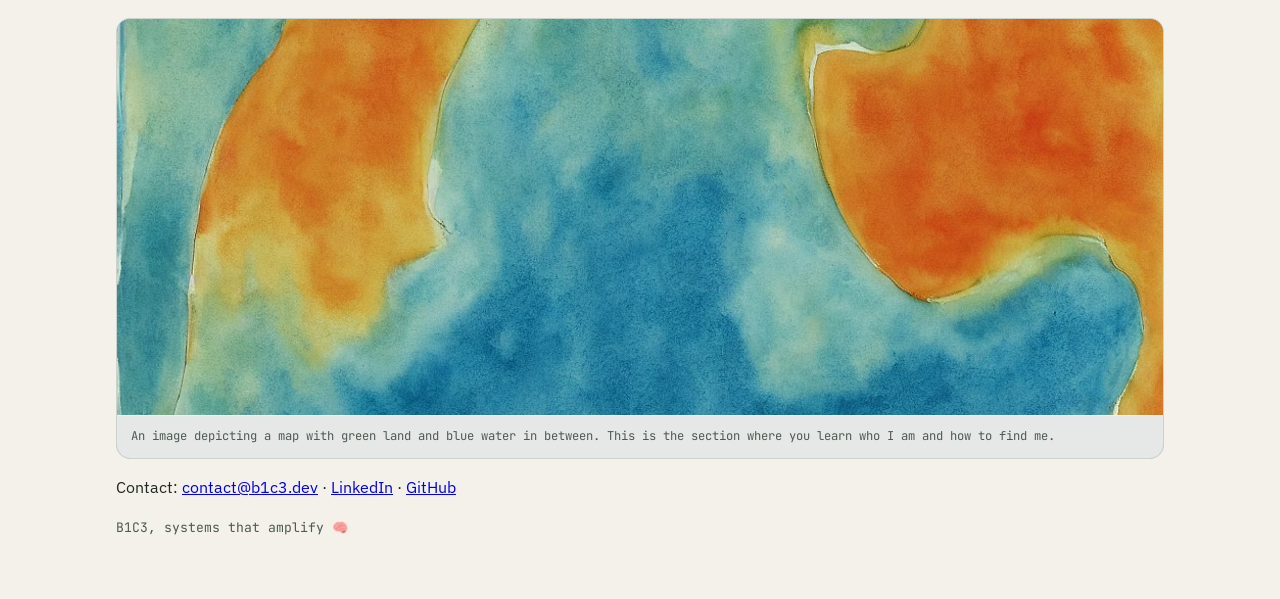
==== commit 6893e1dd: "Refine landing narrative, SEO signals, and section visuals" ====
--- a/index.html
+++ b/index.html
@@ -5,18 +5,18 @@
   <meta name="viewport" content="width=device-width, initial-scale=1">
   <link rel="icon" type="image/svg+xml" href="favicon.svg?v=4">
   <link rel="shortcut icon" href="favicon.svg?v=4">
-  <title>B1C3 | Cognitive Load Measurement and Systems Prototypes</title>
-  <meta name="description" content="B1C3 builds cognitive load measurement tools and inspectable systems prototypes for research, clarity, and decision quality.">
+  <title>B1C3 | Cognitive Load Measurement and Inspectable Systems</title>
+  <meta name="description" content="B1C3 builds cognitive load measurement tools and inspectable systems for research, clarity, and decision quality.">
   <link rel="canonical" href="https://b1c3.dev/">
   <meta property="og:type" content="website">
-  <meta property="og:title" content="B1C3 | Cognitive Load Measurement and Systems Prototypes">
-  <meta property="og:description" content="B1C3 builds cognitive load measurement tools and inspectable systems prototypes for research, clarity, and decision quality.">
+  <meta property="og:title" content="B1C3 | Cognitive Load Measurement and Inspectable Systems">
+  <meta property="og:description" content="B1C3 builds cognitive load measurement tools and inspectable systems for research, clarity, and decision quality.">
   <meta property="og:url" content="https://b1c3.dev/">
   <meta property="og:image" content="https://b1c3.dev/social-preview.png">
-  <meta property="og:image:alt" content="B1C3 systems prototypes and philosophy preview">
+  <meta property="og:image:alt" content="B1C3 inspectable systems and philosophy preview">
   <meta name="twitter:card" content="summary">
-  <meta name="twitter:title" content="B1C3 | Cognitive Load Measurement and Systems Prototypes">
-  <meta name="twitter:description" content="B1C3 builds cognitive load measurement tools and inspectable systems prototypes for research, clarity, and decision quality.">
+  <meta name="twitter:title" content="B1C3 | Cognitive Load Measurement and Inspectable Systems">
+  <meta name="twitter:description" content="B1C3 builds cognitive load measurement tools and inspectable systems for research, clarity, and decision quality.">
   <meta name="twitter:image" content="https://b1c3.dev/social-preview.png">
   <link rel="preconnect" href="https://fonts.googleapis.com">
   <link rel="preconnect" href="https://fonts.gstatic.com" crossorigin>
@@ -32,7 +32,6 @@
     <a class="brand" href="#top" aria-label="B1C3 Home">B1C3</a>
     <nav aria-label="Primary">
       <a href="https://b1c3game.github.io/B1C3-BLOG/" target="_blank" rel="noreferrer">Blog</a>
-      <a href="cognitive-load-measurement.html">Cognitive Load Measurement</a>
       <a href="#philosophy">Philosophy</a>
       <a href="#projects">Projects</a>
       <a href="#proof">Business</a>
@@ -43,10 +42,10 @@
 
   <main id="top">
     <section class="hero reveal">
-      <p class="eyebrow">Built for cognitive load, clarity, longevity and mutual goals.</p>
-      <h1>Cognitive load measurement and systems prototypes that amplify 🧠 when it matters</h1>
+      <p class="eyebrow">Built for cognitive load, clarity, longevity, and mutual goals.</p>
+      <h1>Systems that amplify 🧠 when it matters</h1>
       <p class="lead">
-        B1C3 is for collaborators across borders and platforms who care about rigorous ideas, auditable methods, and software that serves real human constraints.
+        B1C3 serves collaborators across teams and contexts who value rigorous ideas, auditable methods, and software that respects real human constraints.
       </p>
       <div class="hero-actions">
         <a class="button primary" href="#philosophy">Explore the Philosophy</a>
@@ -109,10 +108,10 @@
 
     <section id="projects" class="panel reveal">
       <h2>Projects and Outcomes</h2>
-      <p class="section-intro">Current work demonstrates protocol design, cognitive offloading research, and open operating principles.</p>
+      <p class="section-intro">Current work demonstrates protocol design, cognitive offloading research, and open operating frameworks.</p>
       <div class="cards">
         <article class="card">
-          <h3>Inspectable Systems Prototypes</h3>
+          <h3>Inspectable Systems</h3>
           <p>Concrete artifacts built to be tested, challenged, and improved in public.</p>
           <a href="https://github.com/B1C3Game" target="_blank" rel="noreferrer">View on GitHub</a>
         </article>
@@ -155,20 +154,35 @@
       <p class="credibility">Designed for cognitive load, clarity, and decision quality. Open methodology, inspectable outputs.</p>
     </section>
 
+    <section class="turbulence-visual reveal" aria-label="Turbulence and decision clarity visual">
+      <figure class="turbulence-figure">
+        <img
+          src="images/landing-turbulence-bridge.png"
+          alt="Abstract turbulence pattern representing the complexity of real-world problem solving"
+          width="2048"
+          height="2048"
+          decoding="async"
+        >
+        <figcaption>
+          An image depicting turbulence. Real-world problems are turbulent. The next section shows how we turn that turbulence into more clear decisions.
+        </figcaption>
+      </figure>
+    </section>
+
     <section id="proof" class="panel reveal">
       <h2>Business Direction</h2>
       <p class="section-intro">
-        B1C3 turns hard-to-explain ideas into inspectable prototypes that partners and funders can evaluate before committing.
-      </p>
-      <p>
-        The strategy is narrow proof expansion: pick one visible track,
+        B1C3 turns hard-to-explain ideas into inspectable systems that partners and funders can evaluate before committing.
+      </p>
+      <p>
+        The strategy is focused proof expansion: pick one visible track,
         sharpen the artifact, and make the next decision easier for collaborators,
         partners, and capital aligned with the mission.
       </p>
       <div class="proof-grid">
         <article class="proof-item">
           <h3>Inspectable Artifacts</h3>
-          <p>Work is presented as runnable prototypes, not abstract claims.</p>
+          <p>Work is presented as runnable systems and artifacts, not abstract claims.</p>
         </article>
         <article class="proof-item">
           <h3>Partner-Ready Story</h3>
@@ -187,6 +201,21 @@
         Systems you can inspect, test, and fund.<br>
         Business through proof, philosophy through practice, movement through shared contribution.
       </blockquote>
+    </section>
+
+    <section class="turbulence-visual reveal" aria-label="Cooperative emergence visual">
+      <figure class="turbulence-figure">
+        <img
+          src="images/landing-wave-phase-emergence.webp"
+          alt="An image depicting waves that amplify each other, suggesting emergence through aligned cooperation"
+          width="2048"
+          height="2048"
+          decoding="async"
+        >
+        <figcaption>
+          An image depicting waves that amplify each other. With the right cooperation, emergence appears.
+        </figcaption>
+      </figure>
     </section>
 
     <section id="collaborate" class="panel reveal">
@@ -207,40 +236,19 @@
   </main>
 
   <footer id="contact" class="site-footer reveal">
-    <div class="motif" aria-hidden="true">
-      <svg viewBox="0 0 340 140" role="img" aria-label="Constraint network motif">
-        <defs>
-          <linearGradient id="motifSpoke" x1="0" y1="0" x2="1" y2="1">
-            <stop offset="0%" stop-color="#334a5f"></stop>
-            <stop offset="100%" stop-color="#8fa4b7"></stop>
-          </linearGradient>
-          <radialGradient id="motifCenter" cx="34%" cy="28%" r="72%">
-            <stop offset="0%" stop-color="#4b4b4b"></stop>
-            <stop offset="100%" stop-color="#111111"></stop>
-          </radialGradient>
-          <radialGradient id="motifNodeLight" cx="35%" cy="30%" r="70%">
-            <stop offset="0%" stop-color="#f5efe4"></stop>
-            <stop offset="100%" stop-color="#c7d3dd"></stop>
-          </radialGradient>
-        </defs>
-
-        <g class="motif-spokes">
-          <polygon class="spoke" points="170,72 162,74 54,90 58,84"></polygon>
-          <polygon class="spoke" points="170,72 172,64 116,42 110,46"></polygon>
-          <polygon class="spoke" points="170,72 178,74 232,96 226,100"></polygon>
-          <polygon class="spoke" points="170,72 176,66 292,56 290,62"></polygon>
-        </g>
-
-        <g class="motif-nodes">
-          <circle class="node node-light" cx="56" cy="87" r="8"></circle>
-          <circle class="node node-light" cx="113" cy="44" r="7"></circle>
-          <circle class="node node-emphasis" cx="170" cy="72" r="14"></circle>
-          <circle class="node node-light" cx="229" cy="98" r="7"></circle>
-          <circle class="node node-light" cx="291" cy="59" r="8"></circle>
-        </g>
-      </svg>
-    </div>
-    <p>Contact: <a href="mailto:contact@b1c3.dev"><span aria-hidden="true">✉</span> contact@b1c3.dev</a> · <a href="https://www.linkedin.com/in/l-d-nordin-a2b6923b2/" target="_blank" rel="noreferrer"><svg aria-hidden="true" viewBox="0 0 16 16" width="14" height="14" style="vertical-align:-2px"><path fill="currentColor" d="M0 1.146C0 .513.526 0 1.175 0h13.65C15.473 0 16 .513 16 1.146v13.708c0 .633-.527 1.146-1.175 1.146H1.175C.526 16 0 15.487 0 14.854zM4.943 13.394V6.169H2.542v7.225zM3.743 5.18c.837 0 1.358-.554 1.358-1.248-.015-.709-.52-1.248-1.342-1.248S2.4 3.223 2.4 3.932c0 .694.505 1.248 1.327 1.248m2.533 8.214h2.401V9.359c0-.216.016-.432.08-.586.175-.431.574-.878 1.244-.878.878 0 1.23.662 1.23 1.634v3.865h2.401V9.252c0-2.22-1.184-3.252-2.764-3.252-1.274 0-1.845.7-2.165 1.193v.025h-.016a5.54 5.54 0 0 1 .016-.025V6.169H6.276c.03.678 0 7.225 0 7.225"/></svg> LinkedIn</a> · <a href="https://github.com/B1C3Game" target="_blank" rel="noreferrer"><svg aria-hidden="true" viewBox="0 0 16 16" width="14" height="14" style="vertical-align:-2px"><path fill="currentColor" d="M8 0C3.58 0 0 3.58 0 8c0 3.54 2.29 6.53 5.47 7.59.4.07.55-.17.55-.38 0-.19-.01-.82-.01-1.49-2.01.37-2.53-.49-2.69-.94-.09-.23-.48-.94-.82-1.13-.28-.15-.68-.52-.01-.53.63-.01 1.08.58 1.23.82.72 1.21 1.87.87 2.33.66.07-.52.28-.87.51-1.07-1.78-.2-3.64-.89-3.64-3.95 0-.87.31-1.59.82-2.15-.08-.2-.36-1.02.08-2.12 0 0 .67-.21 2.2.82.64-.18 1.32-.27 2-.27s1.36.09 2 .27c1.53-1.04 2.2-.82 2.2-.82.44 1.1.16 1.92.08 2.12.51.56.82 1.27.82 2.15 0 3.07-1.87 3.75-3.65 3.95.29.25.54.73.54 1.48 0 1.07-.01 1.93-.01 2.2 0 .21.15.46.55.38A8.01 8.01 0 0 0 16 8c0-4.42-3.58-8-8-8"/></svg> GitHub Issues</a> and <a href="https://github.com/B1C3Game" target="_blank" rel="noreferrer"><svg aria-hidden="true" viewBox="0 0 16 16" width="14" height="14" style="vertical-align:-2px"><path fill="currentColor" d="M8 0C3.58 0 0 3.58 0 8c0 3.54 2.29 6.53 5.47 7.59.4.07.55-.17.55-.38 0-.19-.01-.82-.01-1.49-2.01.37-2.53-.49-2.69-.94-.09-.23-.48-.94-.82-1.13-.28-.15-.68-.52-.01-.53.63-.01 1.08.58 1.23.82.72 1.21 1.87.87 2.33.66.07-.52.28-.87.51-1.07-1.78-.2-3.64-.89-3.64-3.95 0-.87.31-1.59.82-2.15-.08-.2-.36-1.02.08-2.12 0 0 .67-.21 2.2.82.64-.18 1.32-.27 2-.27s1.36.09 2 .27c1.53-1.04 2.2-.82 2.2-.82.44 1.1.16 1.92.08 2.12.51.56.82 1.27.82 2.15 0 3.07-1.87 3.75-3.65 3.95.29.25.54.73.54 1.48 0 1.07-.01 1.93-.01 2.2 0 .21.15.46.55.38A8.01 8.01 0 0 0 16 8c0-4.42-3.58-8-8-8"/></svg> GitHub</a></p>
+    <figure class="contact-figure" aria-label="Contact and orientation visual">
+      <img
+        src="images/landing-contact-map.webp"
+        alt="An image depicting a map with green land and blue water in between"
+        width="2048"
+        height="2048"
+        decoding="async"
+      >
+      <figcaption>
+        An image depicting a map with green land and blue water in between. This is the section where you learn who I am and how to find me.
+      </figcaption>
+    </figure>
+    <p>Contact: <a href="mailto:contact@b1c3.dev">contact@b1c3.dev</a> · <a href="https://www.linkedin.com/in/l-d-nordin-a2b6923b2/" target="_blank" rel="noreferrer">LinkedIn</a> · <a href="https://github.com/B1C3Game" target="_blank" rel="noreferrer">GitHub</a></p>
     <p class="micro">B1C3, systems that amplify 🧠</p>
   </footer>
 </body>
--- a/style.css
+++ b/style.css
@@ -182,6 +182,36 @@
   line-height: 1.5;
 }
 
+.turbulence-visual {
+  margin: 0.8rem 0 1.2rem;
+}
+
+.turbulence-figure {
+  margin: 0;
+  border: 1px solid var(--line);
+  border-radius: 14px;
+  overflow: hidden;
+  background: #6b9ac4;
+}
+
+.turbulence-figure img {
+  display: block;
+  width: 100%;
+  height: min(52vh, 560px);
+  object-fit: cover;
+  object-position: center 42%;
+}
+
+.turbulence-figure figcaption {
+  padding: 0.7rem 0.9rem 0.8rem;
+  border-top: 1px solid rgba(255, 255, 255, 0.35);
+  background: rgba(243, 241, 234, 0.9);
+  color: var(--ink-soft);
+  font-family: "JetBrains Mono", monospace;
+  font-size: 0.76rem;
+  line-height: 1.5;
+}
+
 .button {
   display: inline-block;
   border-radius: 999px;
@@ -335,43 +365,74 @@
   padding-bottom: 3rem;
 }
 
-.motif svg {
-  width: min(360px, 100%);
-  height: auto;
-  transform: perspective(760px) rotateX(7deg) rotateY(-8deg);
-  transform-origin: 50% 50%;
-}
-
-.motif .motif-spokes {
-  filter: drop-shadow(0 1px 1px rgba(24, 34, 44, 0.24));
-}
-
-.motif .spoke {
-  fill: url(#motifSpoke);
-  opacity: 0.92;
-}
-
-.motif .node {
-  stroke: #f2eee5;
-  stroke-width: 1.6;
-}
-
-.motif .node-light {
-  fill: url(#motifNodeLight);
-  opacity: 0.9;
-}
-
-.motif .node-emphasis {
-  fill: url(#motifCenter);
-  stroke: #fbf8f0;
-  stroke-width: 2;
-  filter: drop-shadow(0 2px 2px rgba(18, 25, 32, 0.28));
+.contact-figure {
+  margin: 0 0 1rem;
+  border: 1px solid var(--line);
+  border-radius: 14px;
+  overflow: hidden;
+  background: #6b9ac4;
+}
+
+.contact-figure img {
+  display: block;
+  width: 100%;
+  height: min(44vh, 460px);
+  object-fit: cover;
+  object-position: center 48%;
+}
+
+.contact-figure figcaption {
+  margin: 0;
+  padding: 0.7rem 0.9rem 0.8rem;
+  border-top: 1px solid rgba(255, 255, 255, 0.35);
+  background: rgba(243, 241, 234, 0.9);
+  color: var(--ink-soft);
+  font-family: "JetBrains Mono", monospace;
+  font-size: 0.76rem;
+  line-height: 1.5;
+}
+
+.footer-figure {
+  margin: 0;
+  border: 1px solid var(--line);
+  border-radius: 14px;
+  overflow: hidden;
+  background: #6b9ac4;
+}
+
+.footer-figure img {
+  display: block;
+  width: 100%;
+  height: min(48vh, 520px);
+  object-fit: cover;
+  object-position: center 42%;
+}
+
+.footer-note {
+  margin: 0;
+  padding: 0.7rem 0.9rem 0.8rem;
+  border-top: 1px solid rgba(255, 255, 255, 0.35);
+  color: var(--ink-soft);
+  background: rgba(243, 241, 234, 0.9);
+  font-family: "JetBrains Mono", monospace;
+  font-size: 0.76rem;
+  line-height: 1.5;
+}
+
+.footer-figure a {
+  color: #173a55;
+  font-weight: 700;
+}
+
+.footer-figure a:hover {
+  color: #0e2a3f;
 }
 
 .micro {
   font-family: "JetBrains Mono", monospace;
   color: var(--ink-soft);
   font-size: 0.82rem;
+  margin-top: auto;
 }
 
 a:focus-visible,
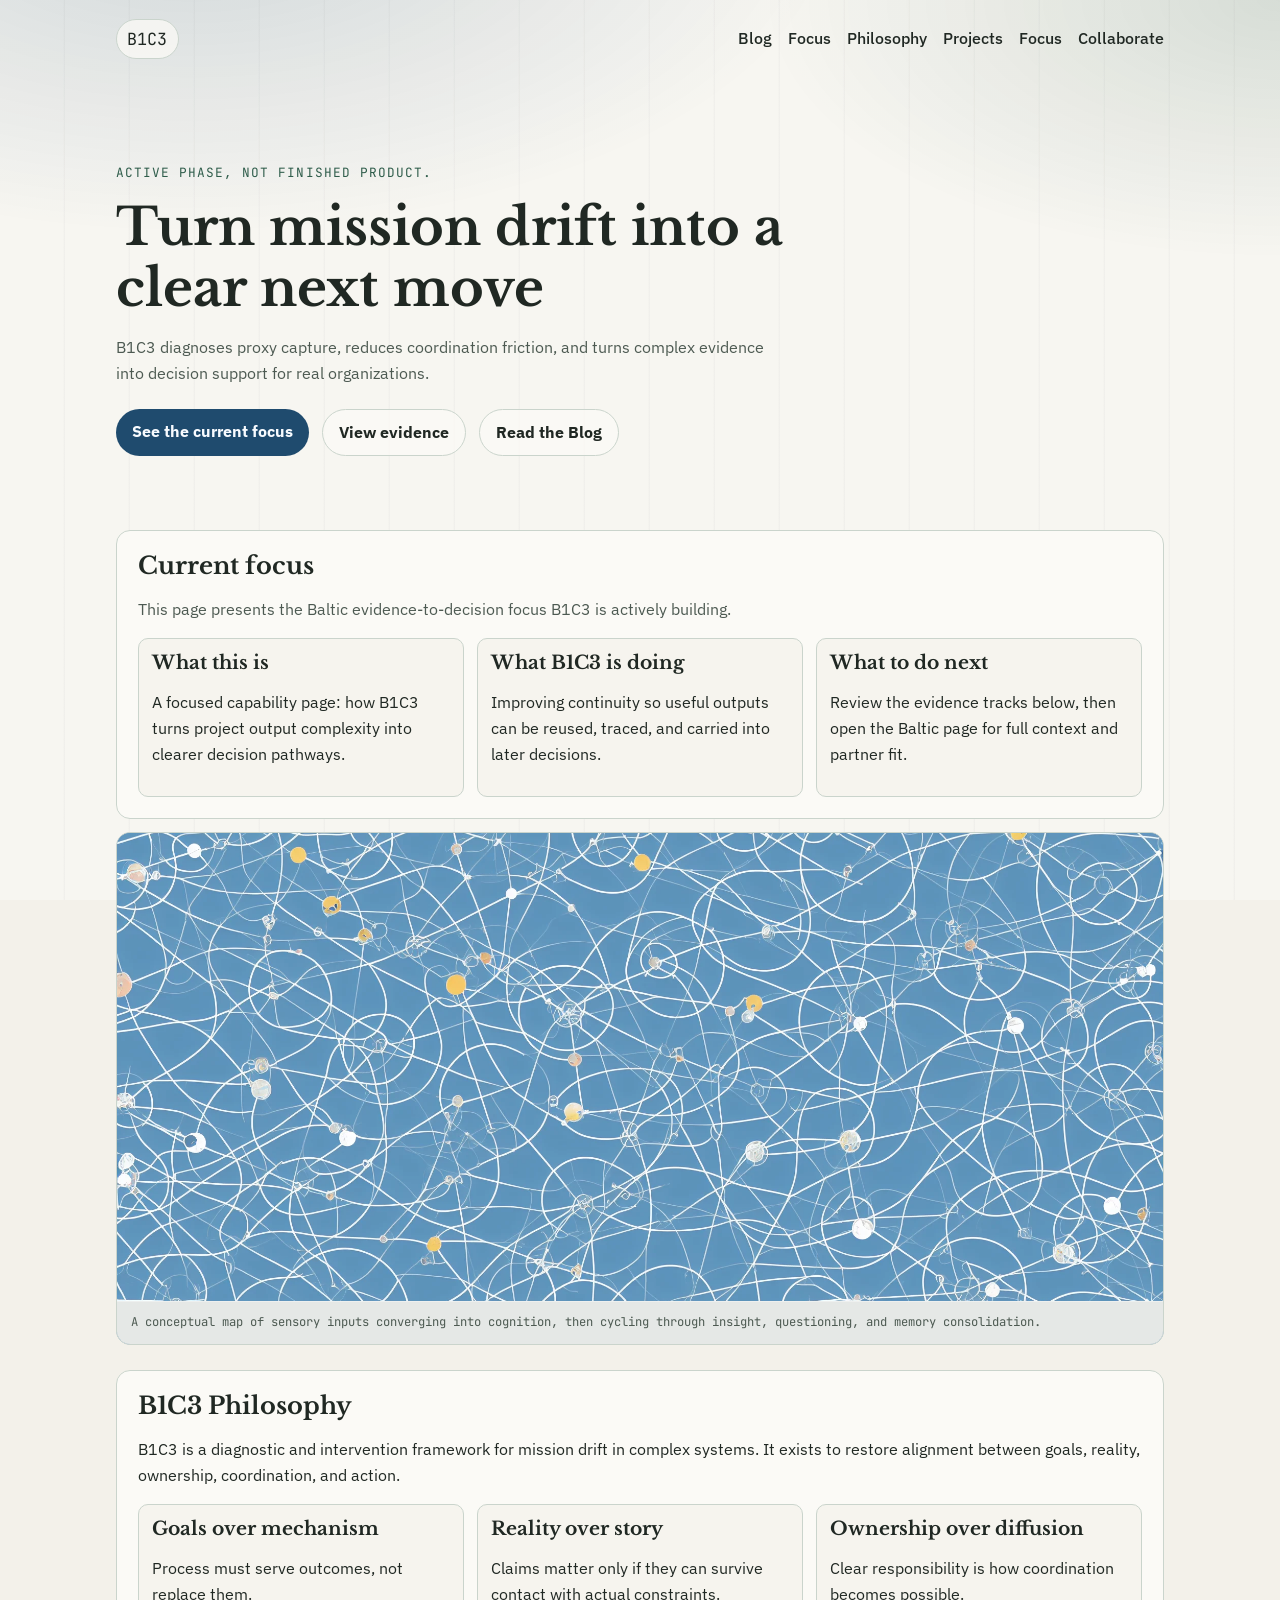
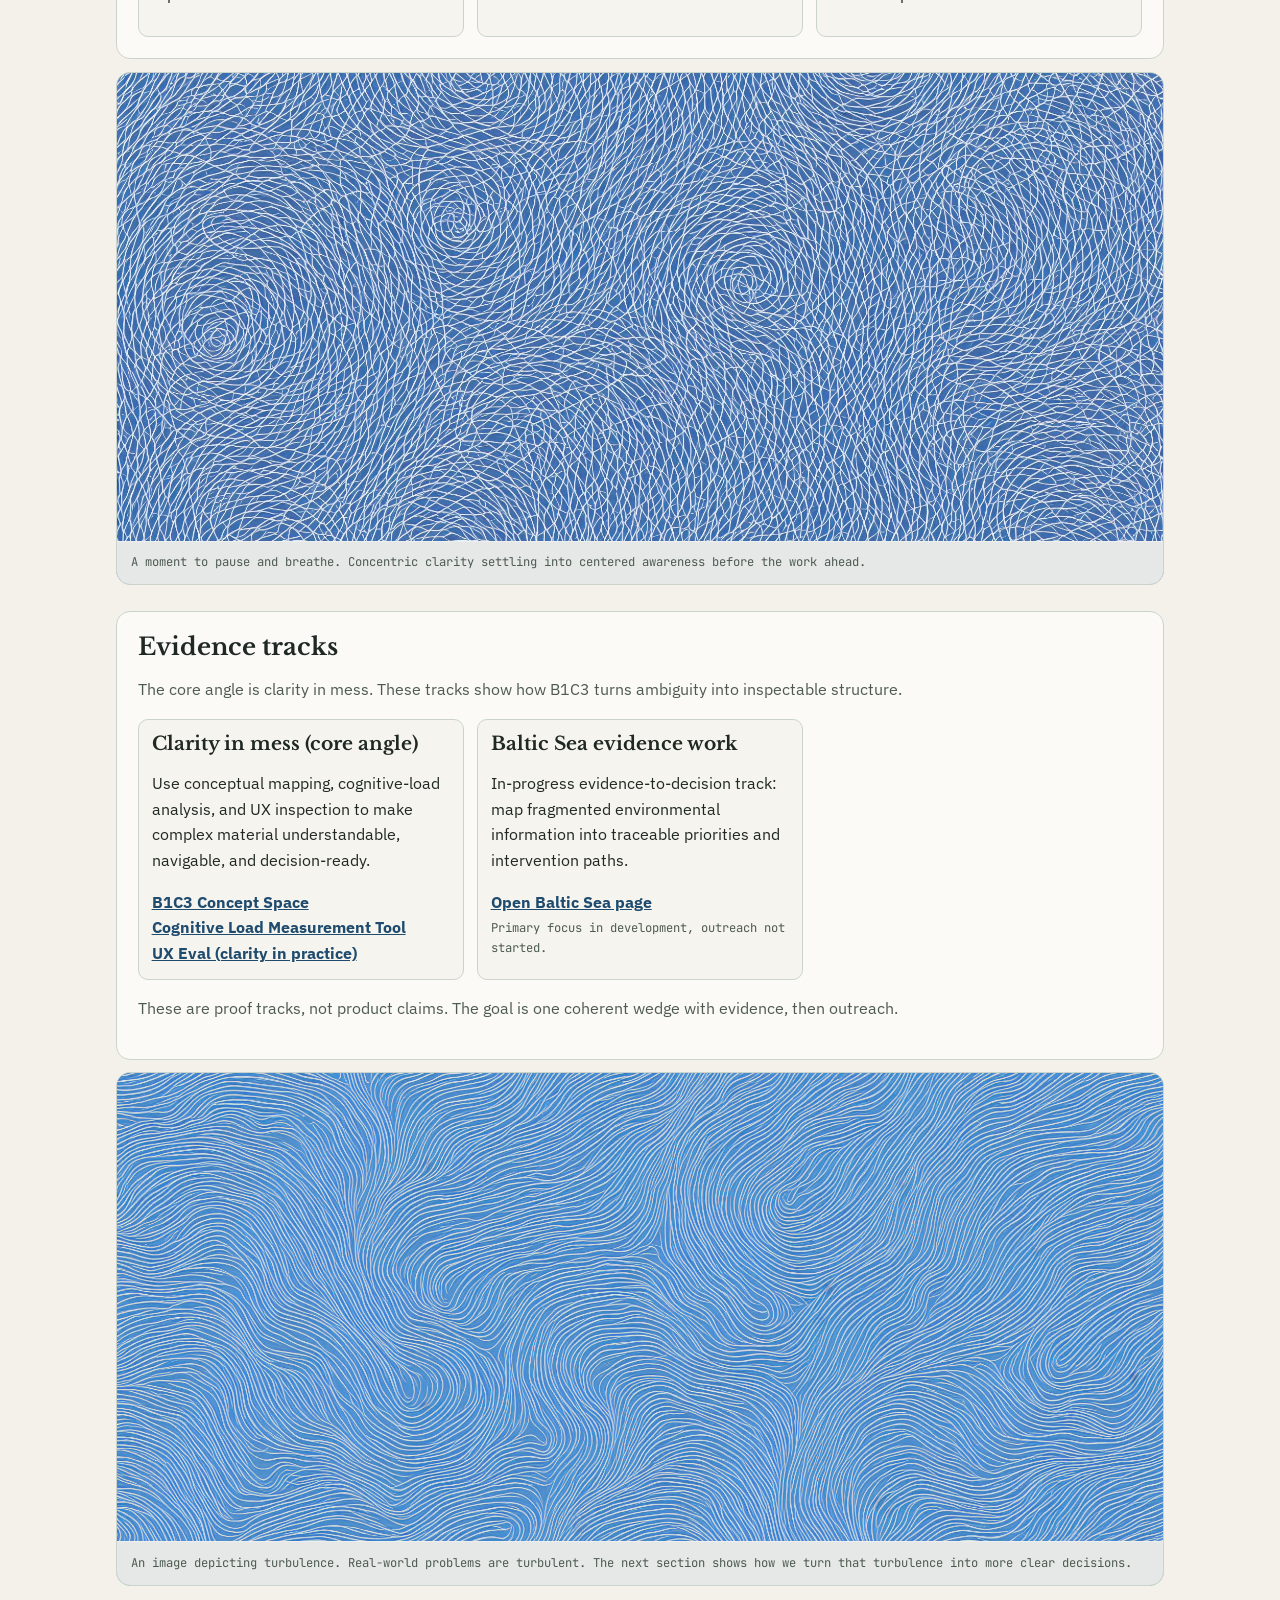
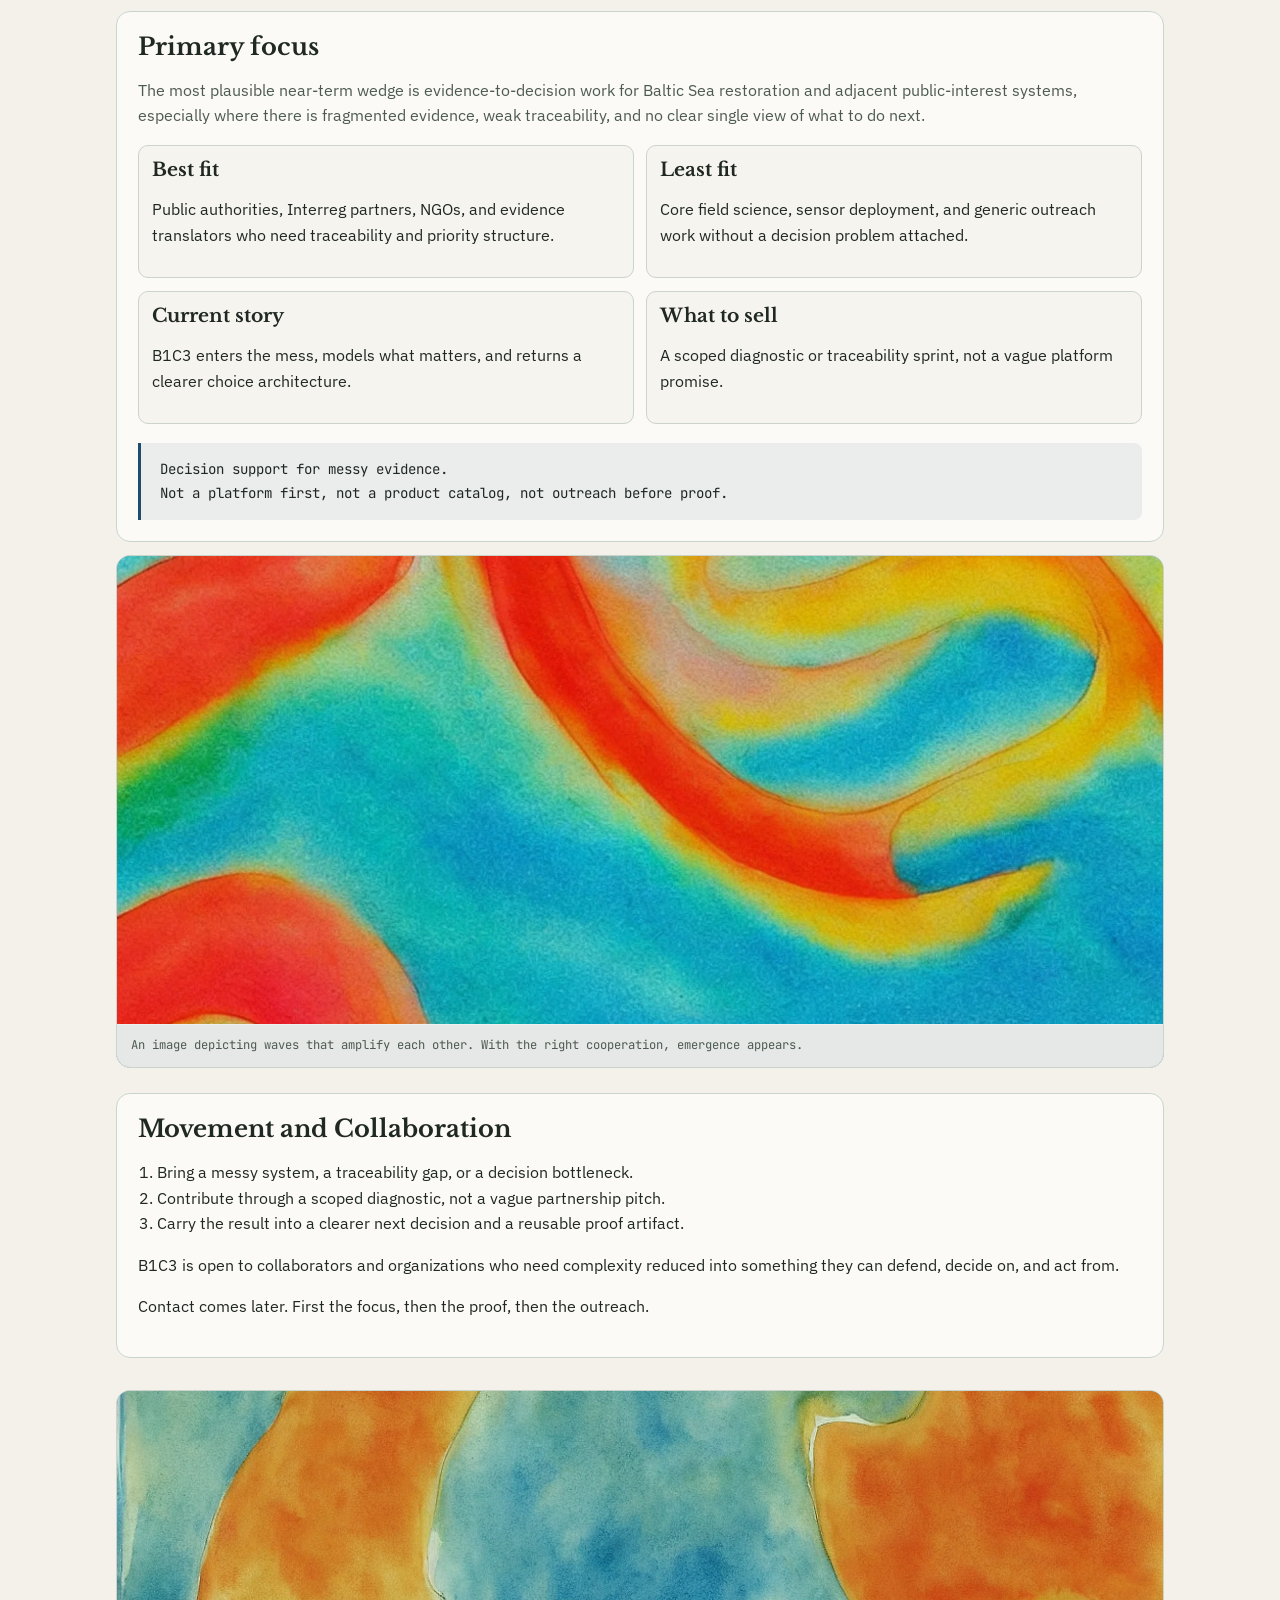
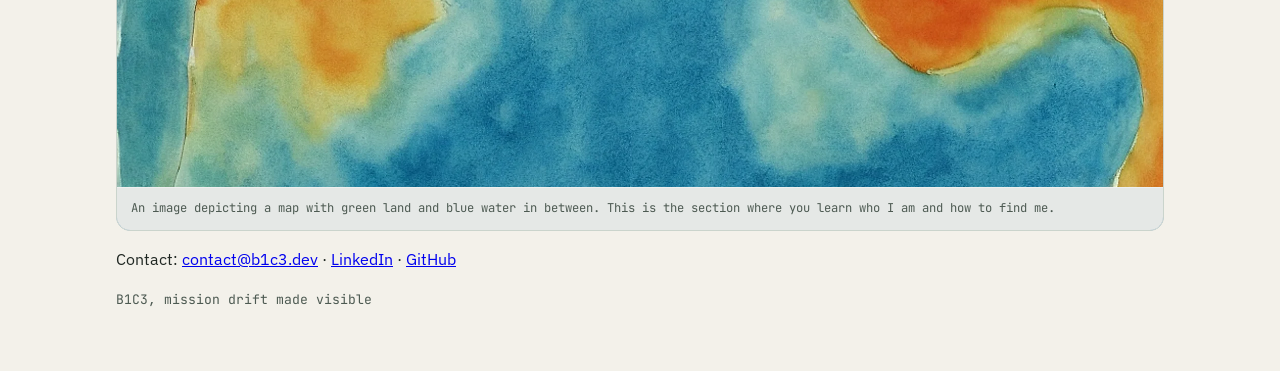
==== commit 08b1ebd4: "Refocus landing and add Baltic evidence page with selected visuals" ====
--- a/index.html
+++ b/index.html
@@ -5,18 +5,18 @@
   <meta name="viewport" content="width=device-width, initial-scale=1">
   <link rel="icon" type="image/svg+xml" href="favicon.svg?v=4">
   <link rel="shortcut icon" href="favicon.svg?v=4">
-  <title>B1C3 | Cognitive Load Measurement and Inspectable Systems</title>
-  <meta name="description" content="B1C3 builds cognitive load measurement tools and inspectable systems for research, clarity, and decision quality.">
+  <title>B1C3 | Mission Drift, Evidence, and Decision Support</title>
+  <meta name="description" content="B1C3 helps teams diagnose mission drift, reduce proxy capture, and turn complex evidence into clear next steps.">
   <link rel="canonical" href="https://b1c3.dev/">
   <meta property="og:type" content="website">
-  <meta property="og:title" content="B1C3 | Cognitive Load Measurement and Inspectable Systems">
-  <meta property="og:description" content="B1C3 builds cognitive load measurement tools and inspectable systems for research, clarity, and decision quality.">
+  <meta property="og:title" content="B1C3 | Mission Drift, Evidence, and Decision Support">
+  <meta property="og:description" content="B1C3 helps teams diagnose mission drift, reduce proxy capture, and turn complex evidence into clear next steps.">
   <meta property="og:url" content="https://b1c3.dev/">
   <meta property="og:image" content="https://b1c3.dev/social-preview.png">
-  <meta property="og:image:alt" content="B1C3 inspectable systems and philosophy preview">
+  <meta property="og:image:alt" content="B1C3 mission drift and evidence-based decision support preview">
   <meta name="twitter:card" content="summary">
-  <meta name="twitter:title" content="B1C3 | Cognitive Load Measurement and Inspectable Systems">
-  <meta name="twitter:description" content="B1C3 builds cognitive load measurement tools and inspectable systems for research, clarity, and decision quality.">
+  <meta name="twitter:title" content="B1C3 | Mission Drift, Evidence, and Decision Support">
+  <meta name="twitter:description" content="B1C3 helps teams diagnose mission drift, reduce proxy capture, and turn complex evidence into clear next steps.">
   <meta name="twitter:image" content="https://b1c3.dev/social-preview.png">
   <link rel="preconnect" href="https://fonts.googleapis.com">
   <link rel="preconnect" href="https://fonts.gstatic.com" crossorigin>
@@ -32,25 +32,46 @@
     <a class="brand" href="#top" aria-label="B1C3 Home">B1C3</a>
     <nav aria-label="Primary">
       <a href="https://b1c3game.github.io/B1C3-BLOG/" target="_blank" rel="noreferrer">Blog</a>
+      <a href="#focus-intro">Focus</a>
       <a href="#philosophy">Philosophy</a>
       <a href="#projects">Projects</a>
-      <a href="#proof">Business</a>
+      <a href="#focus">Focus</a>
       <a href="#collaborate">Collaborate</a>
-      <a href="#contact">Contact</a>
     </nav>
   </header>
 
   <main id="top">
     <section class="hero reveal">
-      <p class="eyebrow">Built for cognitive load, clarity, longevity, and mutual goals.</p>
-      <h1>Systems that amplify 🧠 when it matters</h1>
+      <p class="eyebrow">Active phase, not finished product.</p>
+      <h1>Turn mission drift into a clear next move</h1>
       <p class="lead">
-        B1C3 serves collaborators across teams and contexts who value rigorous ideas, auditable methods, and software that respects real human constraints.
+        B1C3 diagnoses proxy capture, reduces coordination friction, and turns complex evidence into decision support for real organizations.
       </p>
       <div class="hero-actions">
-        <a class="button primary" href="#philosophy">Explore the Philosophy</a>
-        <a class="button ghost" href="cognitive-load-measurement.html">Cognitive Load Measurement Guide</a>
+        <a class="button primary" href="#focus">See the current focus</a>
+        <a class="button ghost" href="#projects">View evidence</a>
         <a class="button ghost" href="https://b1c3game.github.io/B1C3-BLOG/" target="_blank" rel="noreferrer">Read the Blog</a>
+      </div>
+    </section>
+
+    <section id="focus-intro" class="panel reveal">
+      <h2>Current focus</h2>
+      <p class="section-intro">
+        This page presents the Baltic evidence-to-decision focus B1C3 is actively building.
+      </p>
+      <div class="phase-grid">
+        <article>
+          <h3>What this is</h3>
+          <p>A focused capability page: how B1C3 turns project output complexity into clearer decision pathways.</p>
+        </article>
+        <article>
+          <h3>What B1C3 is doing</h3>
+          <p>Improving continuity so useful outputs can be reused, traced, and carried into later decisions.</p>
+        </article>
+        <article>
+          <h3>What to do next</h3>
+          <p>Review the evidence tracks below, then open the Baltic page for full context and partner fit.</p>
+        </article>
       </div>
     </section>
 
@@ -72,21 +93,21 @@
     <section id="philosophy" class="panel reveal">
       <h2>B1C3 Philosophy</h2>
       <p>
-        B1C3 builds from five practical pillars: cognitive architecture, communication precision,
-        complexity navigation, ethics and responsibility, and innovation grounded in real constraints.
+        B1C3 is a diagnostic and intervention framework for mission drift in complex systems.
+        It exists to restore alignment between goals, reality, ownership, coordination, and action.
       </p>
       <div class="principles">
         <article>
-          <h3>Cognitive Architecture</h3>
-          <p>We design systems around human limits, not idealized users.</p>
-        </article>
-        <article>
-          <h3>Communication Precision</h3>
-          <p>Every artifact should be inspectable, explainable, and challengeable.</p>
-        </article>
-        <article>
-          <h3>Ethics and Responsibility</h3>
-          <p>Capability without accountability is noise. We prioritize useful, defensible outcomes.</p>
+          <h3>Goals over mechanism</h3>
+          <p>Process must serve outcomes, not replace them.</p>
+        </article>
+        <article>
+          <h3>Reality over story</h3>
+          <p>Claims matter only if they can survive contact with actual constraints.</p>
+        </article>
+        <article>
+          <h3>Ownership over diffusion</h3>
+          <p>Clear responsibility is how coordination becomes possible.</p>
         </article>
       </div>
     </section>
@@ -107,51 +128,27 @@
     </section>
 
     <section id="projects" class="panel reveal">
-      <h2>Projects and Outcomes</h2>
-      <p class="section-intro">Current work demonstrates protocol design, cognitive offloading research, and open operating frameworks.</p>
+      <h2>Evidence tracks</h2>
+      <p class="section-intro">The core angle is clarity in mess. These tracks show how B1C3 turns ambiguity into inspectable structure.</p>
       <div class="cards">
         <article class="card">
-          <h3>Inspectable Systems</h3>
-          <p>Concrete artifacts built to be tested, challenged, and improved in public.</p>
-          <a href="https://github.com/B1C3Game" target="_blank" rel="noreferrer">View on GitHub</a>
+          <h3>Clarity in mess (core angle)</h3>
+          <p>Use conceptual mapping, cognitive-load analysis, and UX inspection to make complex material understandable, navigable, and decision-ready.</p>
+          <a href="concept-space.html">B1C3 Concept Space</a>
+          <br>
+          <a href="cognitive-load-measurement.html">Cognitive Load Measurement Tool</a>
+          <br>
+          <a href="ux-eval.html">UX Eval (clarity in practice)</a>
         </article>
         <article class="card">
-          <h3>Cognitive Alignment Research</h3>
-          <p>How Fraga routes questions to the right agent role using semantic alignment, memory continuity, and reproducible evaluation.</p>
-          <a href="cognitive-alignment.html">Explore Cognitive Alignment</a>
-        </article>
-        <article class="card">
-          <h3>Open Operating Philosophy</h3>
-          <p>Shared identity (SOUL), narrative memory (MEMORY), and collective experience (AISHNA) for auditable multi-agent teams.</p>
-          <a href="open-philosophy.html">Explore the Framework</a>
-        </article>
-        <article class="card">
-          <h3>Cognitive Load Measurement Tool</h3>
-          <p>Measure cognitive load in text, validate clarity, audit complexity, and improve accessibility for real workflows.</p>
-          <a href="cognitive-load-measurement.html">Read cognitive load measurement methodology</a>
-        </article>
-        <article class="card">
-          <h3>B1C3 Concept Space</h3>
-          <p>A 3D map of how understanding works: why ideas are hard to learn, and how to make them accessible without compromise.</p>
-          <a href="concept-space.html">Explore the Framework</a>
-        </article>
-        <article class="card">
-          <h3>R2R2 Reading Protocol</h3>
-          <p>Turn passive reading into active dialogue. README to READMORE to MEMORY, then back. Built for how brains actually work.</p>
-          <a href="r2r2.html">Explore the Protocol</a>
-        </article>
-        <article class="card">
-          <h3>B1C3 UX Evaluation</h3>
-          <p>Live-site accessibility UX checks with severity-ranked findings and remediation-ready reporting.</p>
-          <a href="ux-eval.html">Explore UX Evaluation</a>
-        </article>
-        <article class="card">
-          <h3>Law Compliance Toolkit</h3>
-          <p>Practical AI Act and NIS2 checklists, evidence templates, and report workflows for audit-ready execution.</p>
-          <a href="law-compliance.html">Explore Compliance Toolkit</a>
-        </article>
-      </div>
-      <p class="credibility">Designed for cognitive load, clarity, and decision quality. Open methodology, inspectable outputs.</p>
+          <h3>Baltic Sea evidence work</h3>
+          <p>In-progress evidence-to-decision track: map fragmented environmental information into traceable priorities and intervention paths.</p>
+          <a href="baltic-sea-evidence.html">Open Baltic Sea page</a>
+          <br>
+          <span class="card-note">Primary focus in development, outreach not started.</span>
+        </article>
+      </div>
+      <p class="credibility">These are proof tracks, not product claims. The goal is one coherent wedge with evidence, then outreach.</p>
     </section>
 
     <section class="turbulence-visual reveal" aria-label="Turbulence and decision clarity visual">
@@ -169,37 +166,32 @@
       </figure>
     </section>
 
-    <section id="proof" class="panel reveal">
-      <h2>Business Direction</h2>
+    <section id="focus" class="panel reveal">
+      <h2>Primary focus</h2>
       <p class="section-intro">
-        B1C3 turns hard-to-explain ideas into inspectable systems that partners and funders can evaluate before committing.
-      </p>
-      <p>
-        The strategy is focused proof expansion: pick one visible track,
-        sharpen the artifact, and make the next decision easier for collaborators,
-        partners, and capital aligned with the mission.
+        The most plausible near-term wedge is evidence-to-decision work for Baltic Sea restoration and adjacent public-interest systems, especially where there is fragmented evidence, weak traceability, and no clear single view of what to do next.
       </p>
       <div class="proof-grid">
         <article class="proof-item">
-          <h3>Inspectable Artifacts</h3>
-          <p>Work is presented as runnable systems and artifacts, not abstract claims.</p>
-        </article>
-        <article class="proof-item">
-          <h3>Partner-Ready Story</h3>
-          <p>Each project has a clear value narrative, proof surface, and next milestone.</p>
-        </article>
-        <article class="proof-item">
-          <h3>Focused Capital Use</h3>
-          <p>Investment is used to strengthen proven slices, not fund vague platform expansion.</p>
-        </article>
-        <article class="proof-item">
-          <h3>Decision Quality</h3>
-          <p>Stakeholders can evaluate real outputs project-by-project before broader commitments.</p>
+          <h3>Best fit</h3>
+          <p>Public authorities, Interreg partners, NGOs, and evidence translators who need traceability and priority structure.</p>
+        </article>
+        <article class="proof-item">
+          <h3>Least fit</h3>
+          <p>Core field science, sensor deployment, and generic outreach work without a decision problem attached.</p>
+        </article>
+        <article class="proof-item">
+          <h3>Current story</h3>
+          <p>B1C3 enters the mess, models what matters, and returns a clearer choice architecture.</p>
+        </article>
+        <article class="proof-item">
+          <h3>What to sell</h3>
+          <p>A scoped diagnostic or traceability sprint, not a vague platform promise.</p>
         </article>
       </div>
       <blockquote class="proof-result">
-        Systems you can inspect, test, and fund.<br>
-        Business through proof, philosophy through practice, movement through shared contribution.
+        Decision support for messy evidence.<br>
+        Not a platform first, not a product catalog, not outreach before proof.
       </blockquote>
     </section>
 
@@ -221,16 +213,15 @@
     <section id="collaborate" class="panel reveal">
       <h2>Movement and Collaboration</h2>
       <ol class="steps">
-        <li>Join a concrete lane: project build, research, or framework refinement.</li>
-        <li>Contribute through small inspectable steps with explicit constraints.</li>
-        <li>Carry outcomes into reusable knowledge and partner-facing proof.</li>
+        <li>Bring a messy system, a traceability gap, or a decision bottleneck.</li>
+        <li>Contribute through a scoped diagnostic, not a vague partnership pitch.</li>
+        <li>Carry the result into a clearer next decision and a reusable proof artifact.</li>
       </ol>
       <p>
-        B1C3 is open to collaborators, researchers, and aligned organizations who want to build defensible systems with real human impact.
-      </p>
-      <a class="button primary" href="https://github.com/B1C3Game" target="_blank" rel="noreferrer">Explore Active Repositories</a>
+        B1C3 is open to collaborators and organizations who need complexity reduced into something they can defend, decide on, and act from.
+      </p>
       <p>
-        Want to collaborate or support a proof track? Reach out directly and include your lane, constraints, and target outcome.
+        Contact comes later. First the focus, then the proof, then the outreach.
       </p>
     </section>
   </main>
@@ -249,7 +240,7 @@
       </figcaption>
     </figure>
     <p>Contact: <a href="mailto:contact@b1c3.dev">contact@b1c3.dev</a> · <a href="https://www.linkedin.com/in/l-d-nordin-a2b6923b2/" target="_blank" rel="noreferrer">LinkedIn</a> · <a href="https://github.com/B1C3Game" target="_blank" rel="noreferrer">GitHub</a></p>
-    <p class="micro">B1C3, systems that amplify 🧠</p>
+    <p class="micro">B1C3, mission drift made visible</p>
   </footer>
 </body>
 </html>
--- a/style.css
+++ b/style.css
@@ -243,6 +243,46 @@
   border-radius: 14px;
 }
 
+.phase-grid,
+.focus-grid {
+  margin-top: 1rem;
+  display: grid;
+  gap: 0.8rem;
+}
+
+.phase-grid {
+  grid-template-columns: repeat(3, minmax(0, 1fr));
+}
+
+.phase-grid article,
+.focus-grid article,
+.principles article,
+.card,
+.proof-item {
+  border: 1px solid var(--line);
+  border-radius: 10px;
+  padding: 0.8rem;
+  background: rgba(243, 241, 234, 0.6);
+}
+
+.focus-panel {
+  border-color: rgba(31, 75, 110, 0.32);
+  background: linear-gradient(180deg, rgba(251, 250, 246, 0.98), rgba(243, 241, 234, 0.92));
+}
+
+.focus-grid {
+  grid-template-columns: 1.2fr 1fr 1fr;
+}
+
+.focus-card-primary {
+  border-color: rgba(31, 75, 110, 0.34);
+  background: rgba(31, 75, 110, 0.06);
+}
+
+.focus-grid h3 {
+  margin-bottom: 0.4rem;
+}
+
 .principles,
 .cards {
   margin-top: 1rem;
@@ -251,17 +291,17 @@
   gap: 0.8rem;
 }
 
-.principles article,
-.card {
-  border: 1px solid var(--line);
-  border-radius: 10px;
-  padding: 0.8rem;
-  background: rgba(243, 241, 234, 0.6);
-}
-
 .card a {
   font-weight: 700;
   color: var(--accent);
+}
+
+.card-note {
+  display: inline-block;
+  margin-top: 0.25rem;
+  color: var(--ink-soft);
+  font-family: "JetBrains Mono", monospace;
+  font-size: 0.76rem;
 }
 
 .section-intro,
@@ -337,13 +377,6 @@
   gap: 0.8rem;
 }
 
-.proof-item {
-  border: 1px solid var(--line);
-  border-radius: 10px;
-  padding: 0.8rem;
-  background: rgba(243, 241, 234, 0.6);
-}
-
 blockquote.proof-result {
   margin: 1.2rem 0 0;
   padding: 0.9rem 1.2rem;
@@ -481,6 +514,8 @@
 @media (max-width: 840px) {
   .principles,
   .cards,
+  .phase-grid,
+  .focus-grid,
   .proof-grid {
     grid-template-columns: 1fr;
   }
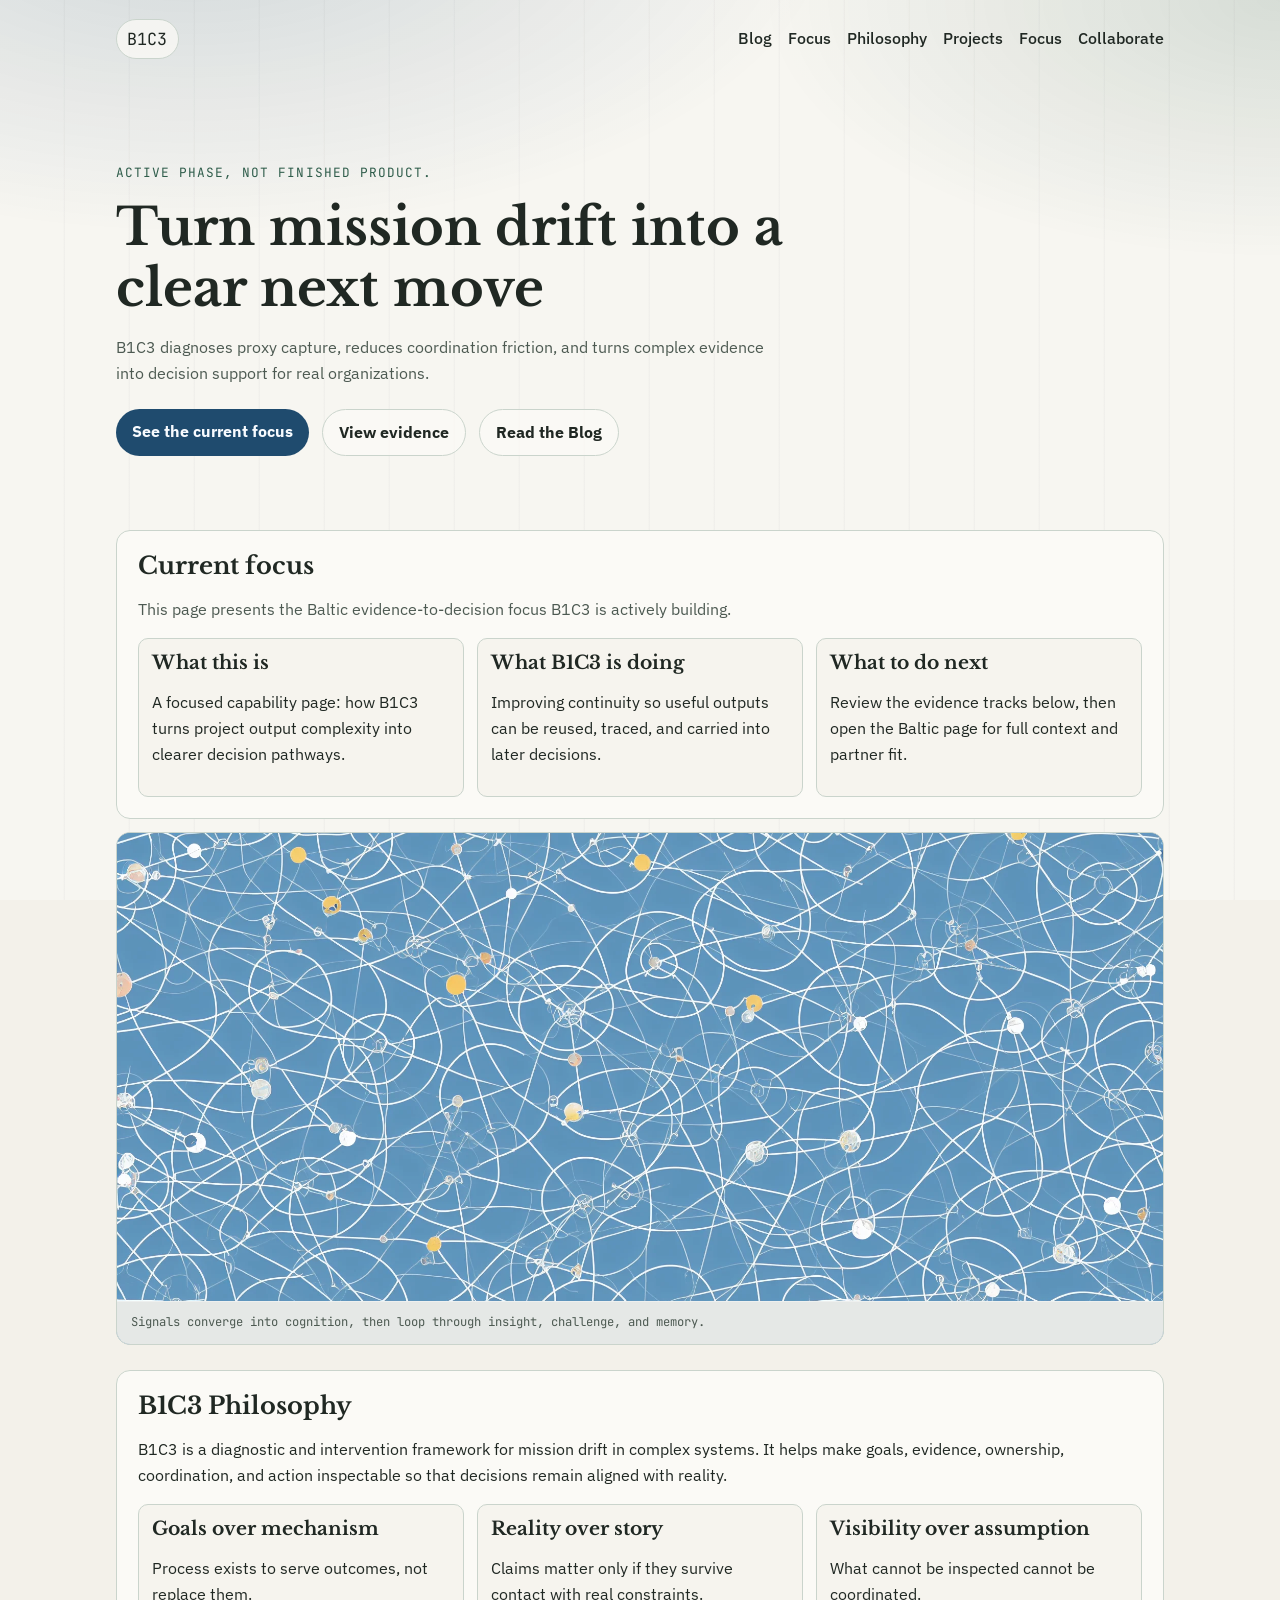
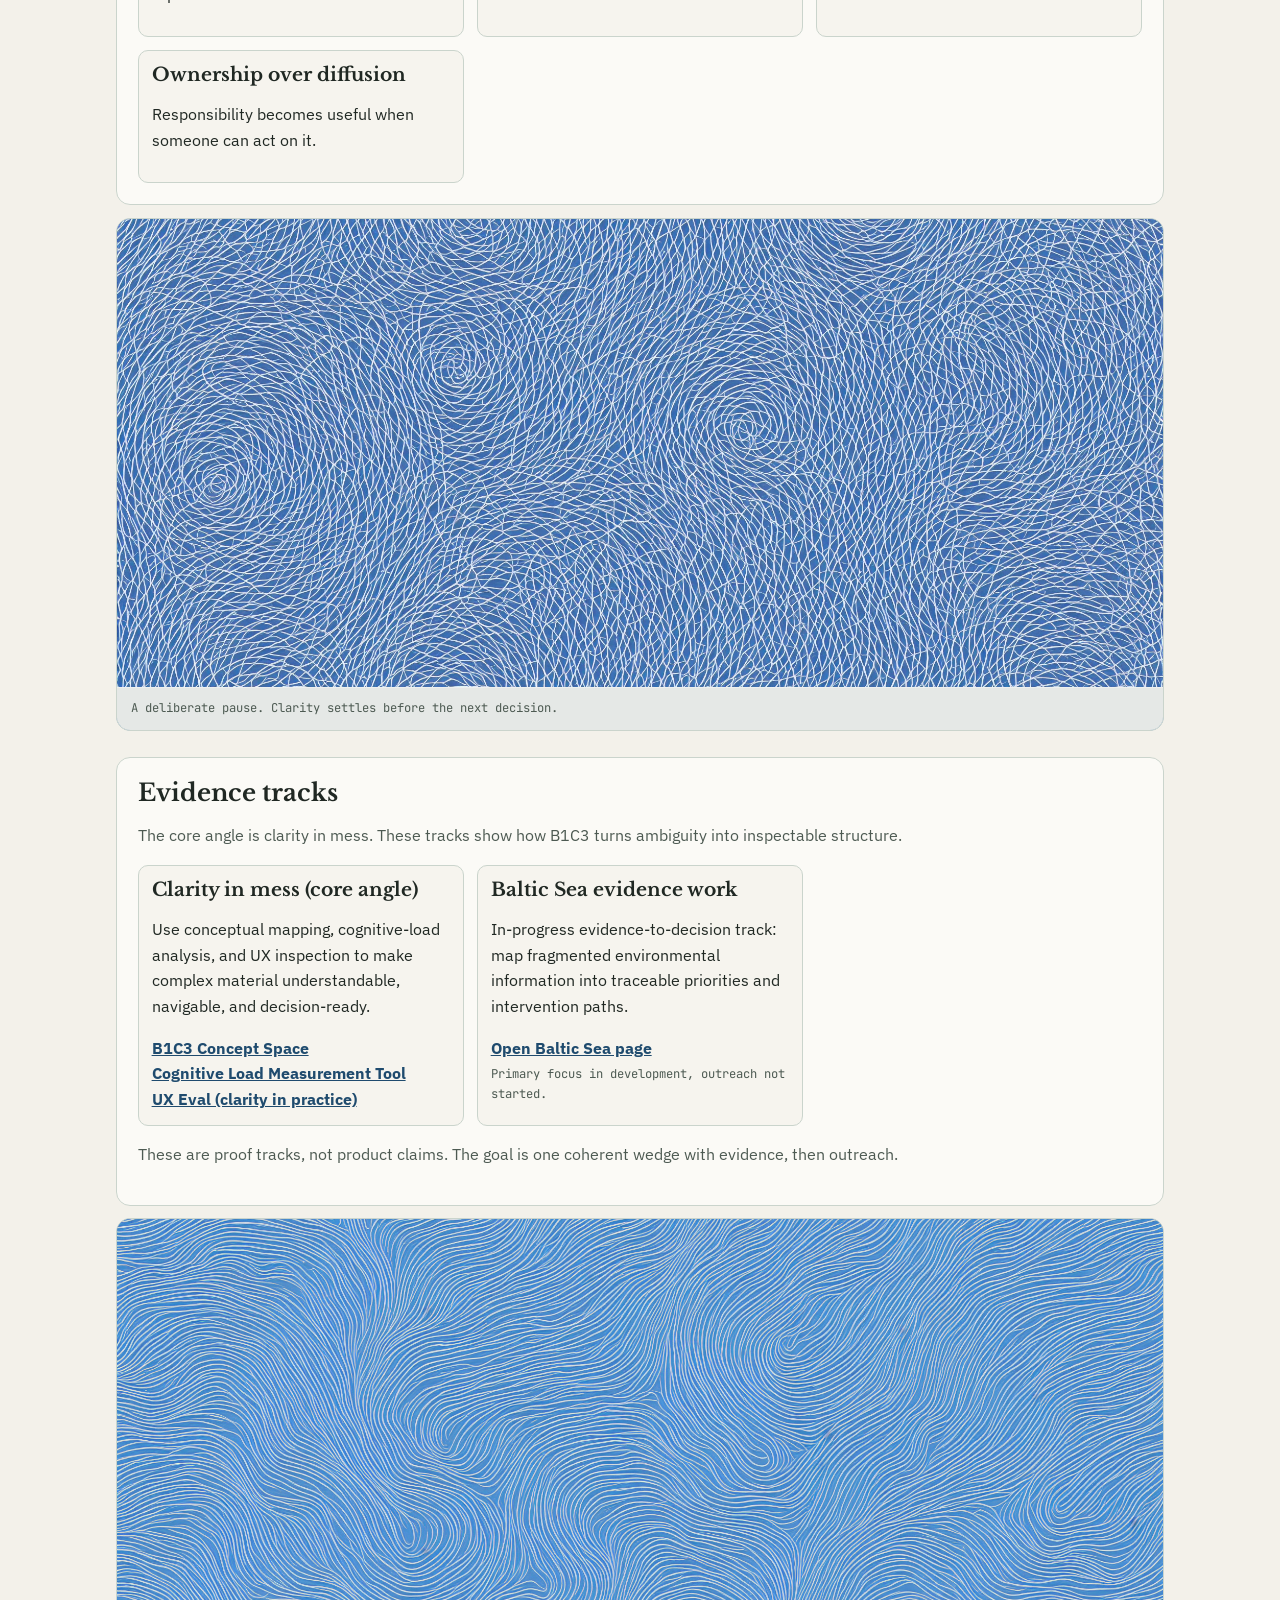
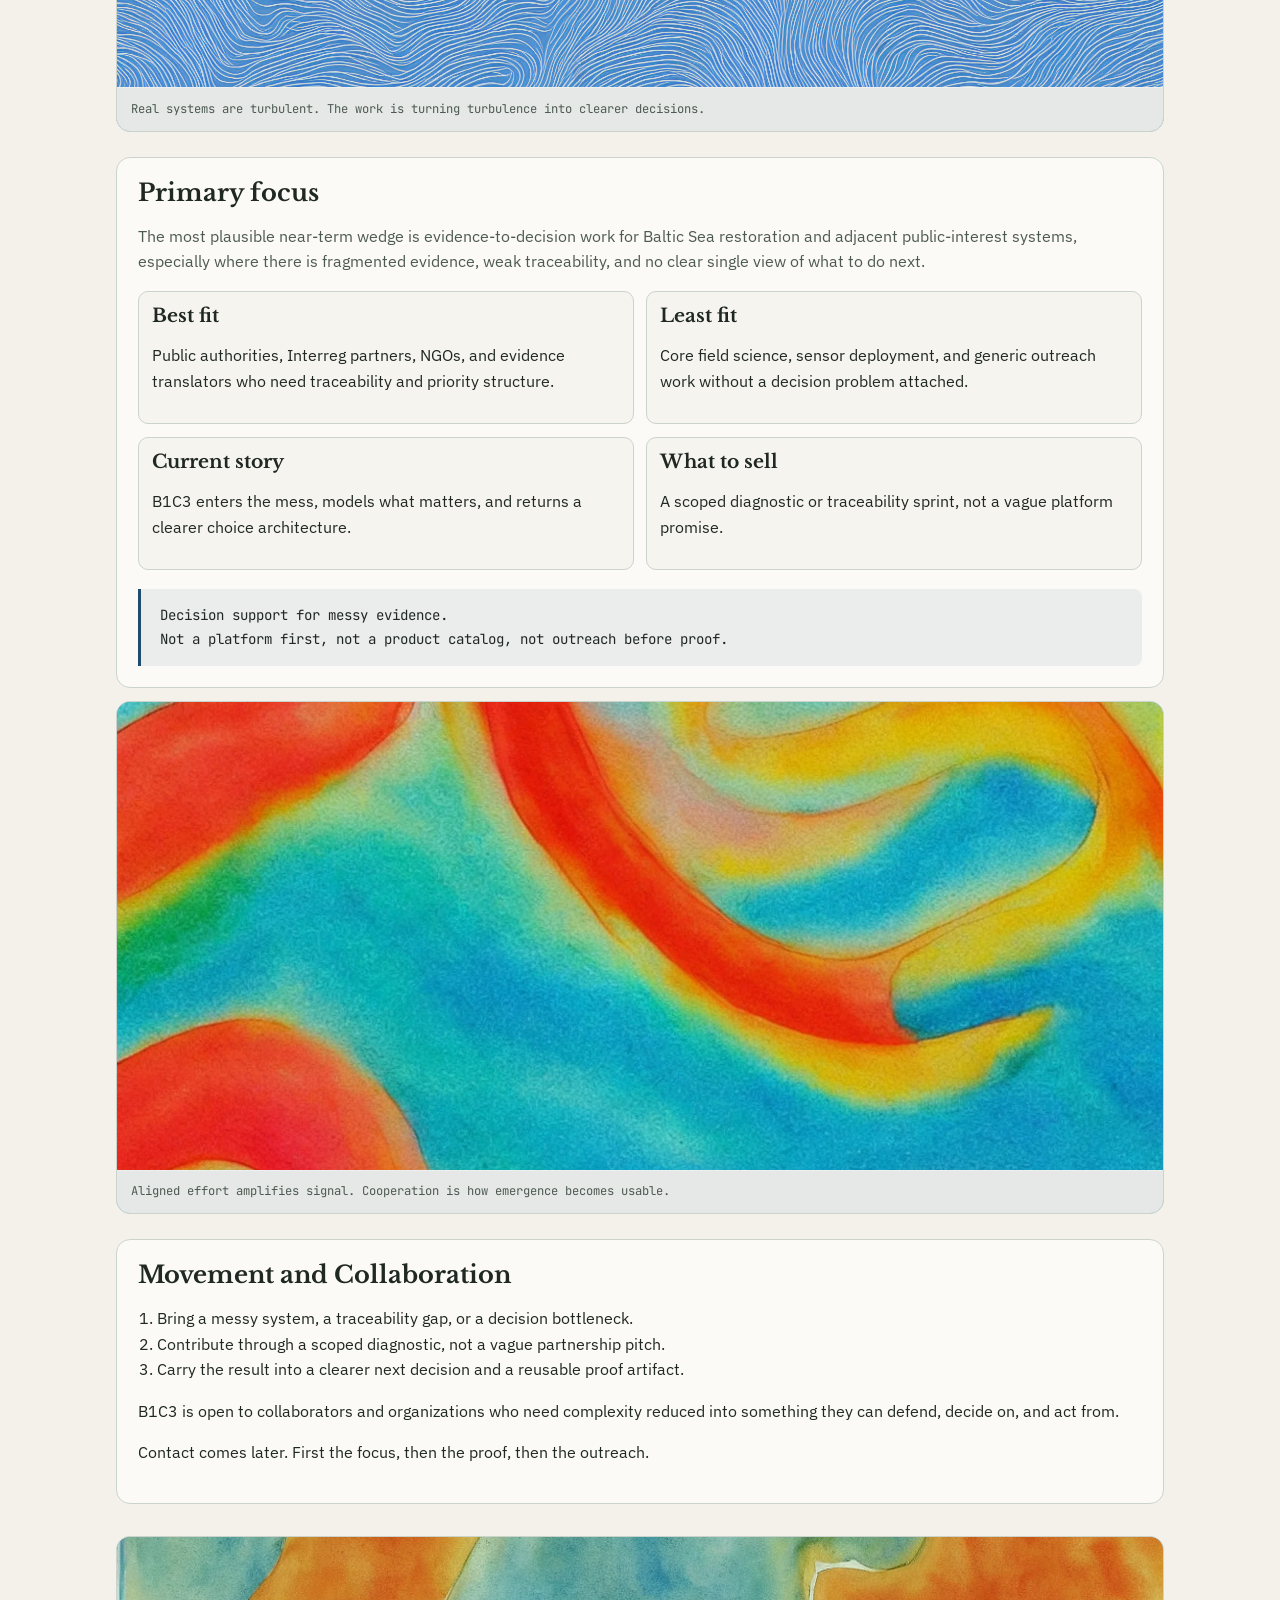
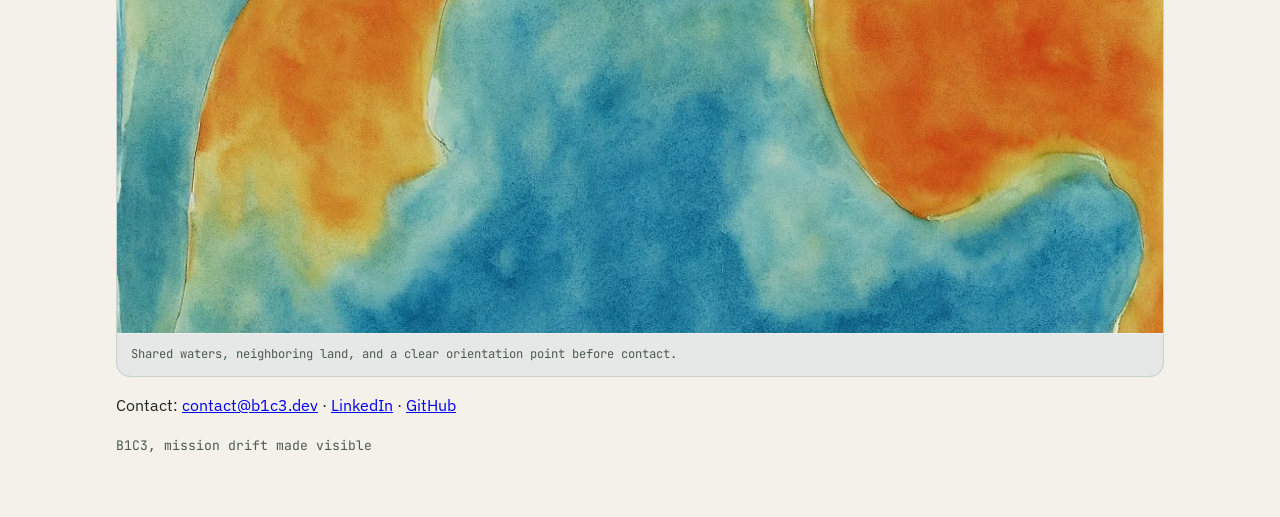
==== commit a520a885: "Polish: unify landing image caption framing and tone" ====
--- a/index.html
+++ b/index.html
@@ -85,7 +85,7 @@
           decoding="async"
         >
         <figcaption>
-          A conceptual map of sensory inputs converging into cognition, then cycling through insight, questioning, and memory consolidation.
+          Signals converge into cognition, then loop through insight, challenge, and memory.
         </figcaption>
       </figure>
     </section>
@@ -94,20 +94,24 @@
       <h2>B1C3 Philosophy</h2>
       <p>
         B1C3 is a diagnostic and intervention framework for mission drift in complex systems.
-        It exists to restore alignment between goals, reality, ownership, coordination, and action.
+        It helps make goals, evidence, ownership, coordination, and action inspectable so that decisions remain aligned with reality.
       </p>
       <div class="principles">
         <article>
           <h3>Goals over mechanism</h3>
-          <p>Process must serve outcomes, not replace them.</p>
+          <p>Process exists to serve outcomes, not replace them.</p>
         </article>
         <article>
           <h3>Reality over story</h3>
-          <p>Claims matter only if they can survive contact with actual constraints.</p>
+          <p>Claims matter only if they survive contact with real constraints.</p>
+        </article>
+        <article>
+          <h3>Visibility over assumption</h3>
+          <p>What cannot be inspected cannot be coordinated.</p>
         </article>
         <article>
           <h3>Ownership over diffusion</h3>
-          <p>Clear responsibility is how coordination becomes possible.</p>
+          <p>Responsibility becomes useful when someone can act on it.</p>
         </article>
       </div>
     </section>
@@ -122,7 +126,7 @@
           decoding="async"
         >
         <figcaption>
-          A moment to pause and breathe. Concentric clarity settling into centered awareness before the work ahead.
+          A deliberate pause. Clarity settles before the next decision.
         </figcaption>
       </figure>
     </section>
@@ -161,7 +165,7 @@
           decoding="async"
         >
         <figcaption>
-          An image depicting turbulence. Real-world problems are turbulent. The next section shows how we turn that turbulence into more clear decisions.
+          Real systems are turbulent. The work is turning turbulence into clearer decisions.
         </figcaption>
       </figure>
     </section>
@@ -205,7 +209,7 @@
           decoding="async"
         >
         <figcaption>
-          An image depicting waves that amplify each other. With the right cooperation, emergence appears.
+          Aligned effort amplifies signal. Cooperation is how emergence becomes usable.
         </figcaption>
       </figure>
     </section>
@@ -236,7 +240,7 @@
         decoding="async"
       >
       <figcaption>
-        An image depicting a map with green land and blue water in between. This is the section where you learn who I am and how to find me.
+        Shared waters, neighboring land, and a clear orientation point before contact.
       </figcaption>
     </figure>
     <p>Contact: <a href="mailto:contact@b1c3.dev">contact@b1c3.dev</a> · <a href="https://www.linkedin.com/in/l-d-nordin-a2b6923b2/" target="_blank" rel="noreferrer">LinkedIn</a> · <a href="https://github.com/B1C3Game" target="_blank" rel="noreferrer">GitHub</a></p>
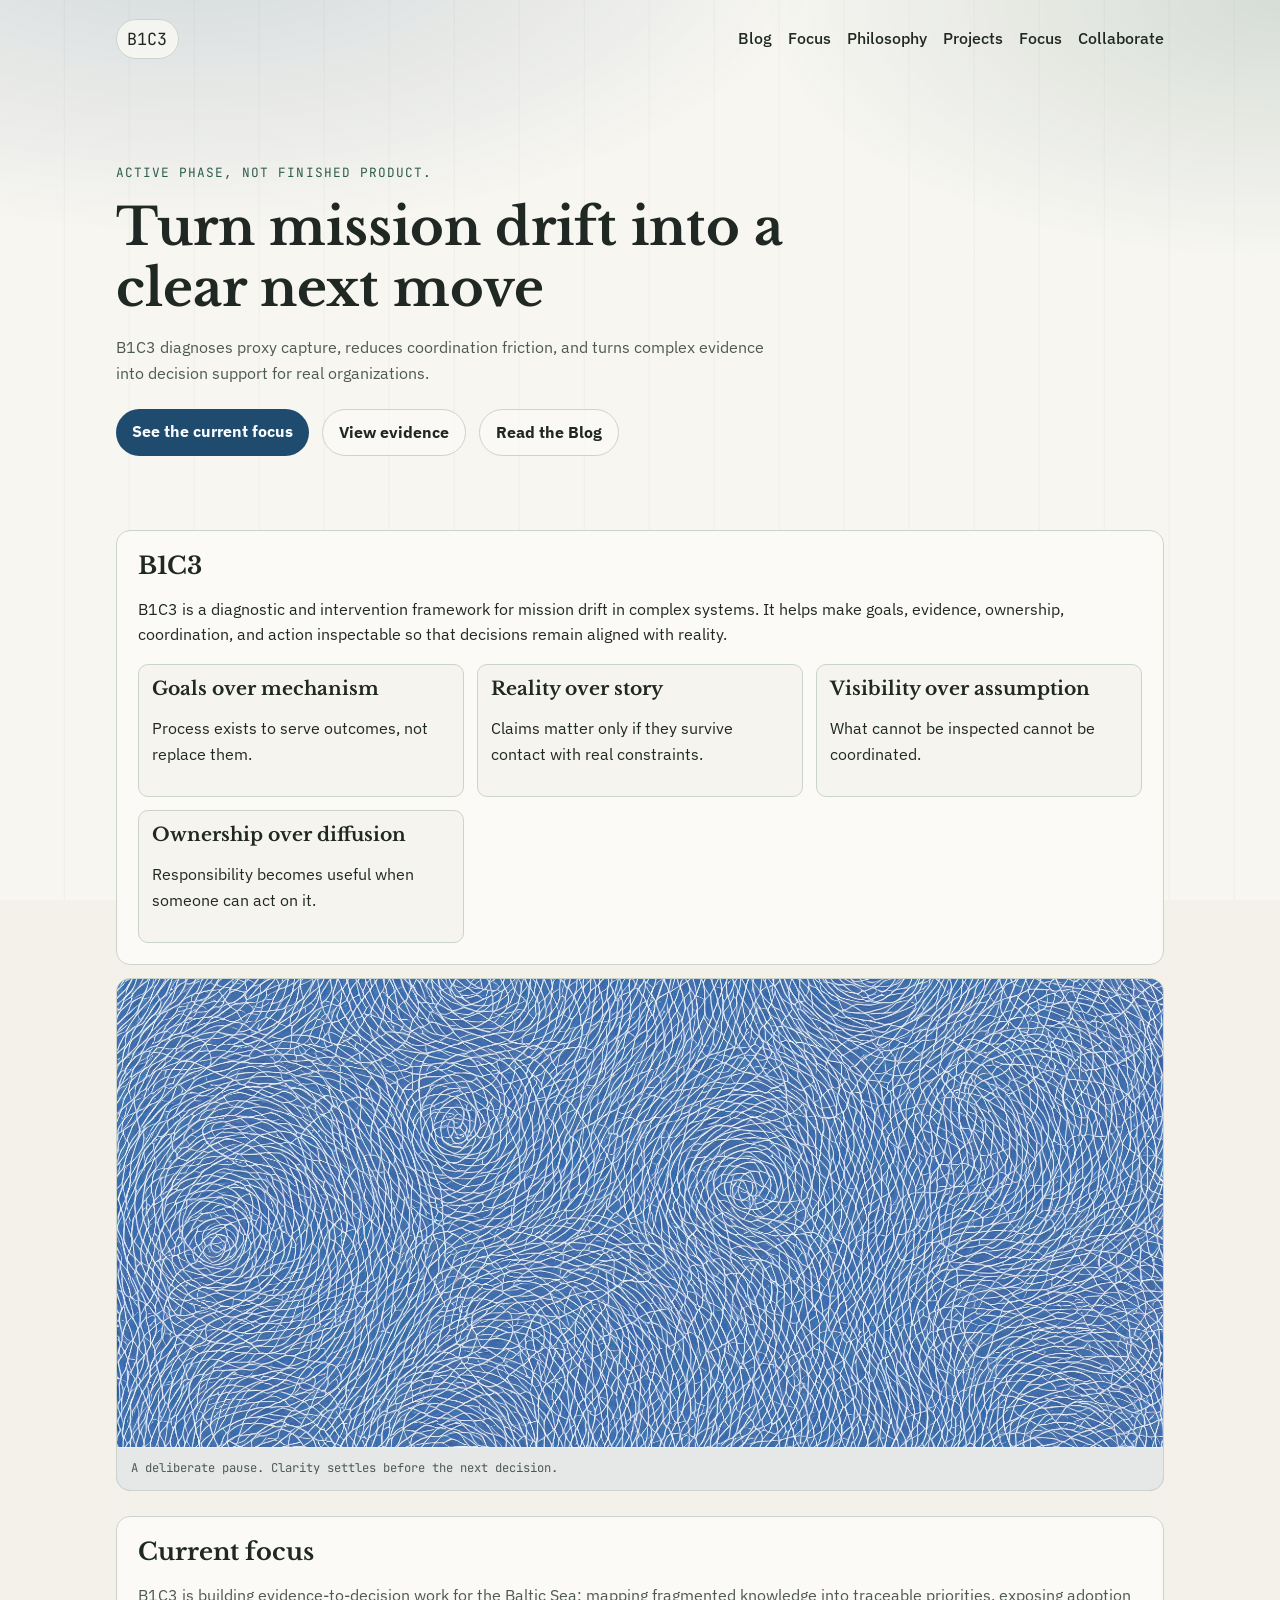
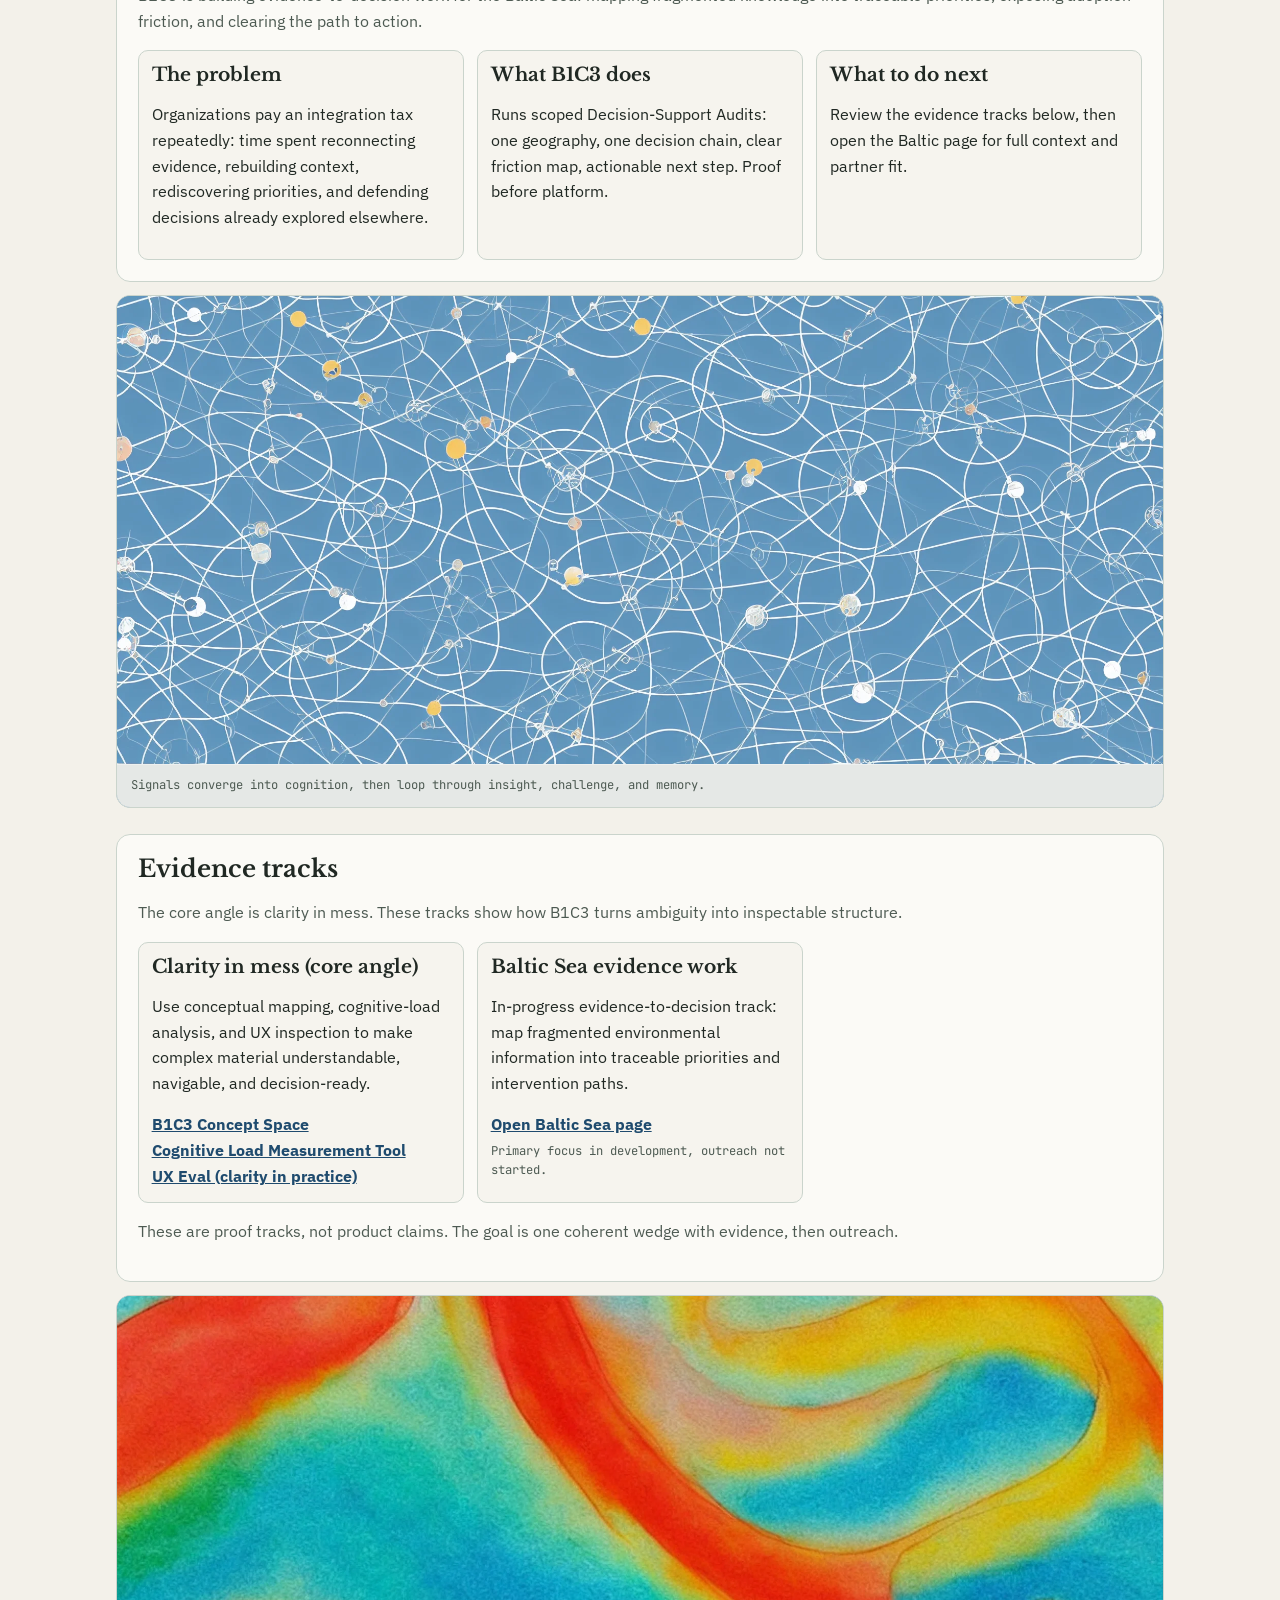
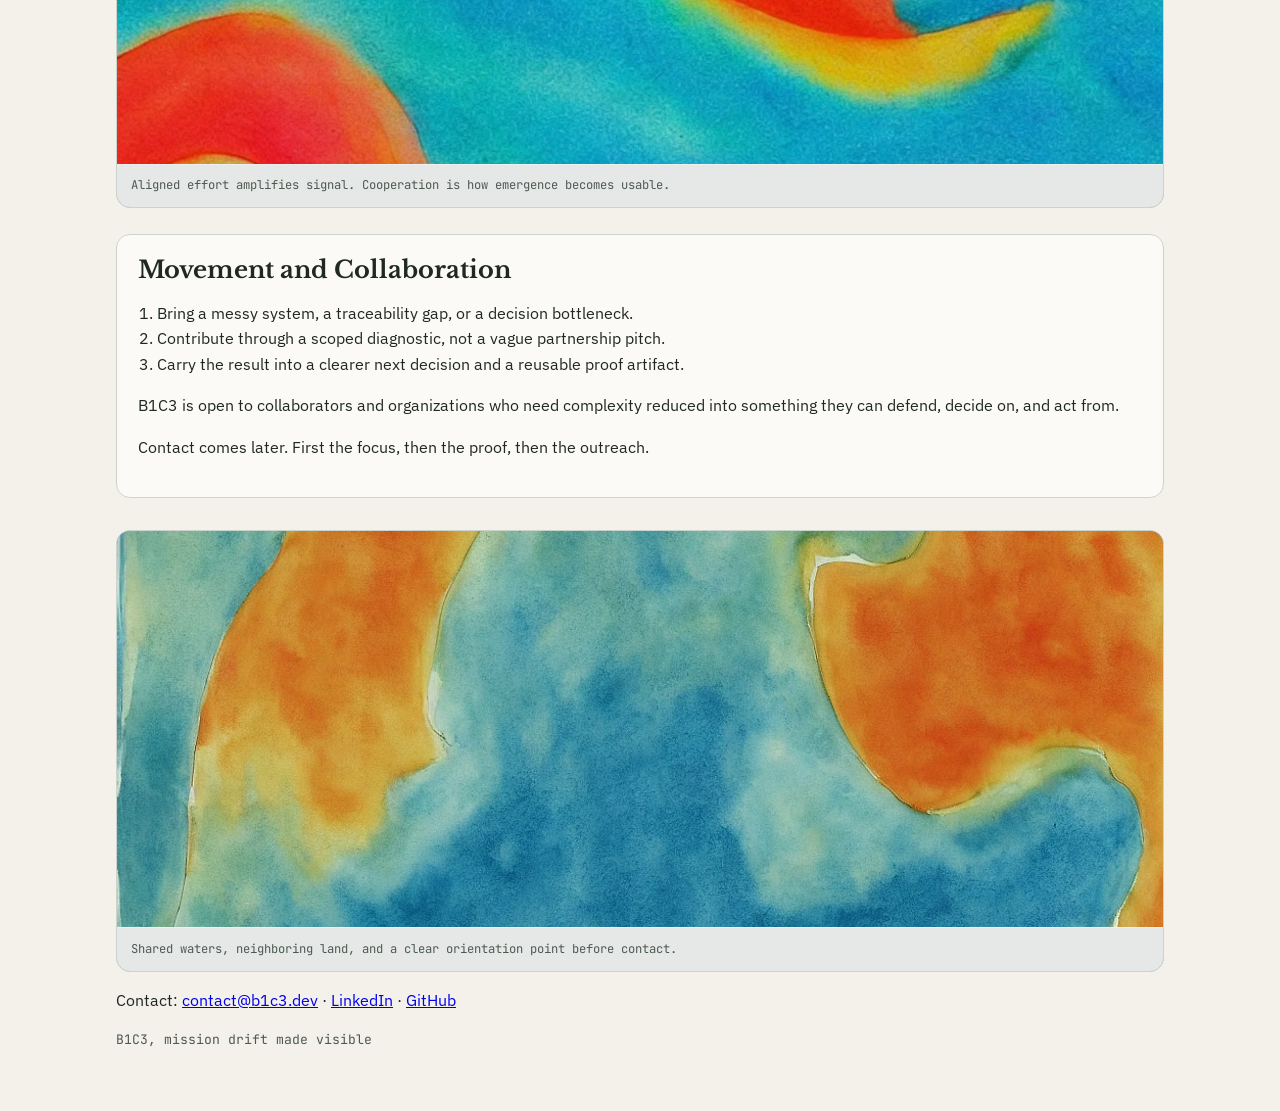
==== commit 1b23c87c: "Refine landing page: reorder sections, sharpen current focus messaging - Move B1C3 philosophy before" ====
--- a/index.html
+++ b/index.html
@@ -48,25 +48,66 @@
         B1C3 diagnoses proxy capture, reduces coordination friction, and turns complex evidence into decision support for real organizations.
       </p>
       <div class="hero-actions">
-        <a class="button primary" href="#focus">See the current focus</a>
+        <a class="button primary" href="#focus-intro">See the current focus</a>
         <a class="button ghost" href="#projects">View evidence</a>
         <a class="button ghost" href="https://b1c3game.github.io/B1C3-BLOG/" target="_blank" rel="noreferrer">Read the Blog</a>
       </div>
+    </section>
+
+    <section id="philosophy" class="panel reveal">
+      <h2>B1C3</h2>
+      <p>
+        B1C3 is a diagnostic and intervention framework for mission drift in complex systems.
+        It helps make goals, evidence, ownership, coordination, and action inspectable so that decisions remain aligned with reality.
+      </p>
+      <div class="principles">
+        <article>
+          <h3>Goals over mechanism</h3>
+          <p>Process exists to serve outcomes, not replace them.</p>
+        </article>
+        <article>
+          <h3>Reality over story</h3>
+          <p>Claims matter only if they survive contact with real constraints.</p>
+        </article>
+        <article>
+          <h3>Visibility over assumption</h3>
+          <p>What cannot be inspected cannot be coordinated.</p>
+        </article>
+        <article>
+          <h3>Ownership over diffusion</h3>
+          <p>Responsibility becomes useful when someone can act on it.</p>
+        </article>
+      </div>
+    </section>
+
+    <section class="clarity-visual reveal" aria-label="Mental clarity pause visual">
+      <figure class="clarity-figure">
+        <img
+          src="images/landing-mental-pause.webp"
+          alt="Abstract meditation visual showing concentric waves resolving into centered stillness, representing mental clarity and coherent focus"
+          width="2048"
+          height="2048"
+          decoding="async"
+        >
+        <figcaption>
+          A deliberate pause. Clarity settles before the next decision.
+        </figcaption>
+      </figure>
     </section>
 
     <section id="focus-intro" class="panel reveal">
       <h2>Current focus</h2>
       <p class="section-intro">
-        This page presents the Baltic evidence-to-decision focus B1C3 is actively building.
+        B1C3 is building evidence-to-decision work for the Baltic Sea: mapping fragmented knowledge into traceable priorities, exposing adoption friction, and clearing the path to action.
       </p>
       <div class="phase-grid">
         <article>
-          <h3>What this is</h3>
-          <p>A focused capability page: how B1C3 turns project output complexity into clearer decision pathways.</p>
-        </article>
-        <article>
-          <h3>What B1C3 is doing</h3>
-          <p>Improving continuity so useful outputs can be reused, traced, and carried into later decisions.</p>
+          <h3>The problem</h3>
+          <p>Organizations pay an integration tax repeatedly: time spent reconnecting evidence, rebuilding context, rediscovering priorities, and defending decisions already explored elsewhere.</p>
+        </article>
+        <article>
+          <h3>What B1C3 does</h3>
+          <p>Runs scoped Decision-Support Audits: one geography, one decision chain, clear friction map, actionable next step. Proof before platform.</p>
         </article>
         <article>
           <h3>What to do next</h3>
@@ -90,47 +131,6 @@
       </figure>
     </section>
 
-    <section id="philosophy" class="panel reveal">
-      <h2>B1C3 Philosophy</h2>
-      <p>
-        B1C3 is a diagnostic and intervention framework for mission drift in complex systems.
-        It helps make goals, evidence, ownership, coordination, and action inspectable so that decisions remain aligned with reality.
-      </p>
-      <div class="principles">
-        <article>
-          <h3>Goals over mechanism</h3>
-          <p>Process exists to serve outcomes, not replace them.</p>
-        </article>
-        <article>
-          <h3>Reality over story</h3>
-          <p>Claims matter only if they survive contact with real constraints.</p>
-        </article>
-        <article>
-          <h3>Visibility over assumption</h3>
-          <p>What cannot be inspected cannot be coordinated.</p>
-        </article>
-        <article>
-          <h3>Ownership over diffusion</h3>
-          <p>Responsibility becomes useful when someone can act on it.</p>
-        </article>
-      </div>
-    </section>
-
-    <section class="clarity-visual reveal" aria-label="Mental clarity pause visual">
-      <figure class="clarity-figure">
-        <img
-          src="images/landing-mental-pause.webp"
-          alt="Abstract meditation visual showing concentric waves resolving into centered stillness, representing mental clarity and coherent focus"
-          width="2048"
-          height="2048"
-          decoding="async"
-        >
-        <figcaption>
-          A deliberate pause. Clarity settles before the next decision.
-        </figcaption>
-      </figure>
-    </section>
-
     <section id="projects" class="panel reveal">
       <h2>Evidence tracks</h2>
       <p class="section-intro">The core angle is clarity in mess. These tracks show how B1C3 turns ambiguity into inspectable structure.</p>
@@ -153,50 +153,6 @@
         </article>
       </div>
       <p class="credibility">These are proof tracks, not product claims. The goal is one coherent wedge with evidence, then outreach.</p>
-    </section>
-
-    <section class="turbulence-visual reveal" aria-label="Turbulence and decision clarity visual">
-      <figure class="turbulence-figure">
-        <img
-          src="images/landing-turbulence-bridge.png"
-          alt="Abstract turbulence pattern representing the complexity of real-world problem solving"
-          width="2048"
-          height="2048"
-          decoding="async"
-        >
-        <figcaption>
-          Real systems are turbulent. The work is turning turbulence into clearer decisions.
-        </figcaption>
-      </figure>
-    </section>
-
-    <section id="focus" class="panel reveal">
-      <h2>Primary focus</h2>
-      <p class="section-intro">
-        The most plausible near-term wedge is evidence-to-decision work for Baltic Sea restoration and adjacent public-interest systems, especially where there is fragmented evidence, weak traceability, and no clear single view of what to do next.
-      </p>
-      <div class="proof-grid">
-        <article class="proof-item">
-          <h3>Best fit</h3>
-          <p>Public authorities, Interreg partners, NGOs, and evidence translators who need traceability and priority structure.</p>
-        </article>
-        <article class="proof-item">
-          <h3>Least fit</h3>
-          <p>Core field science, sensor deployment, and generic outreach work without a decision problem attached.</p>
-        </article>
-        <article class="proof-item">
-          <h3>Current story</h3>
-          <p>B1C3 enters the mess, models what matters, and returns a clearer choice architecture.</p>
-        </article>
-        <article class="proof-item">
-          <h3>What to sell</h3>
-          <p>A scoped diagnostic or traceability sprint, not a vague platform promise.</p>
-        </article>
-      </div>
-      <blockquote class="proof-result">
-        Decision support for messy evidence.<br>
-        Not a platform first, not a product catalog, not outreach before proof.
-      </blockquote>
     </section>
 
     <section class="turbulence-visual reveal" aria-label="Cooperative emergence visual">
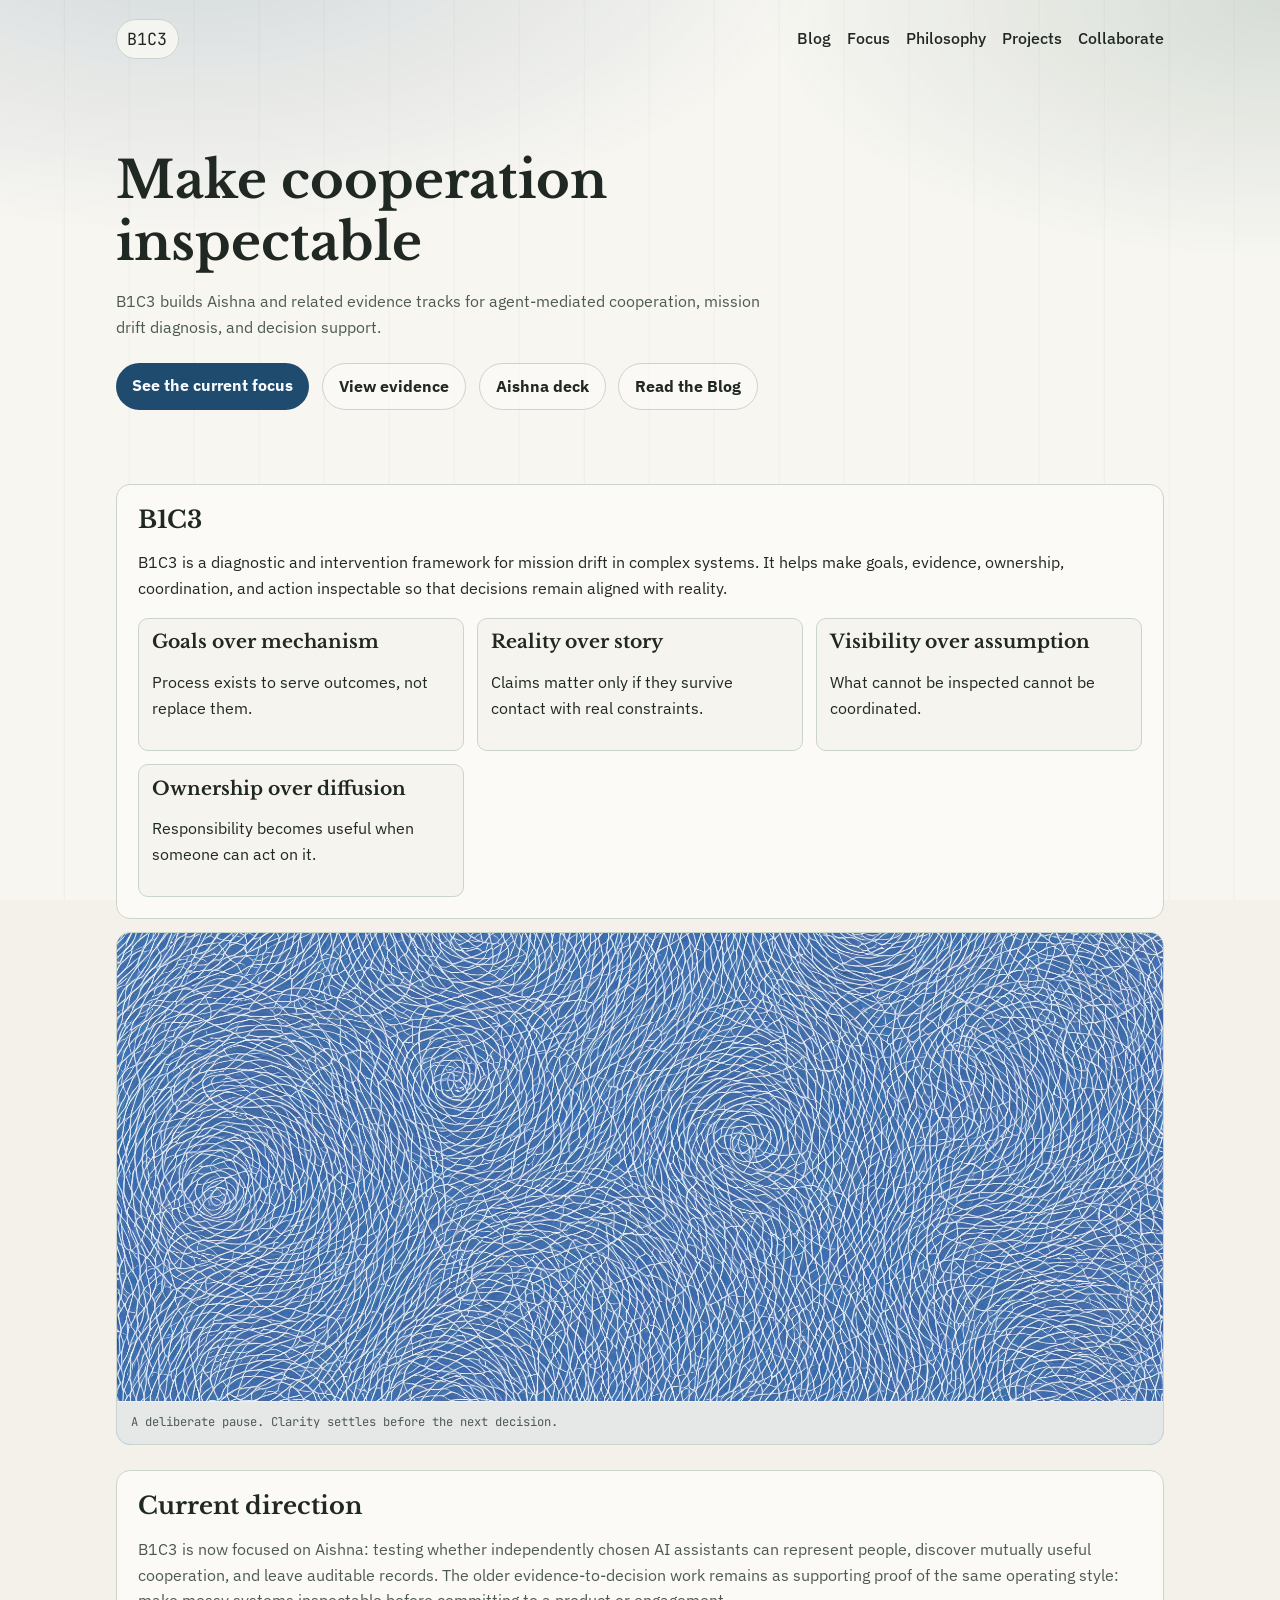
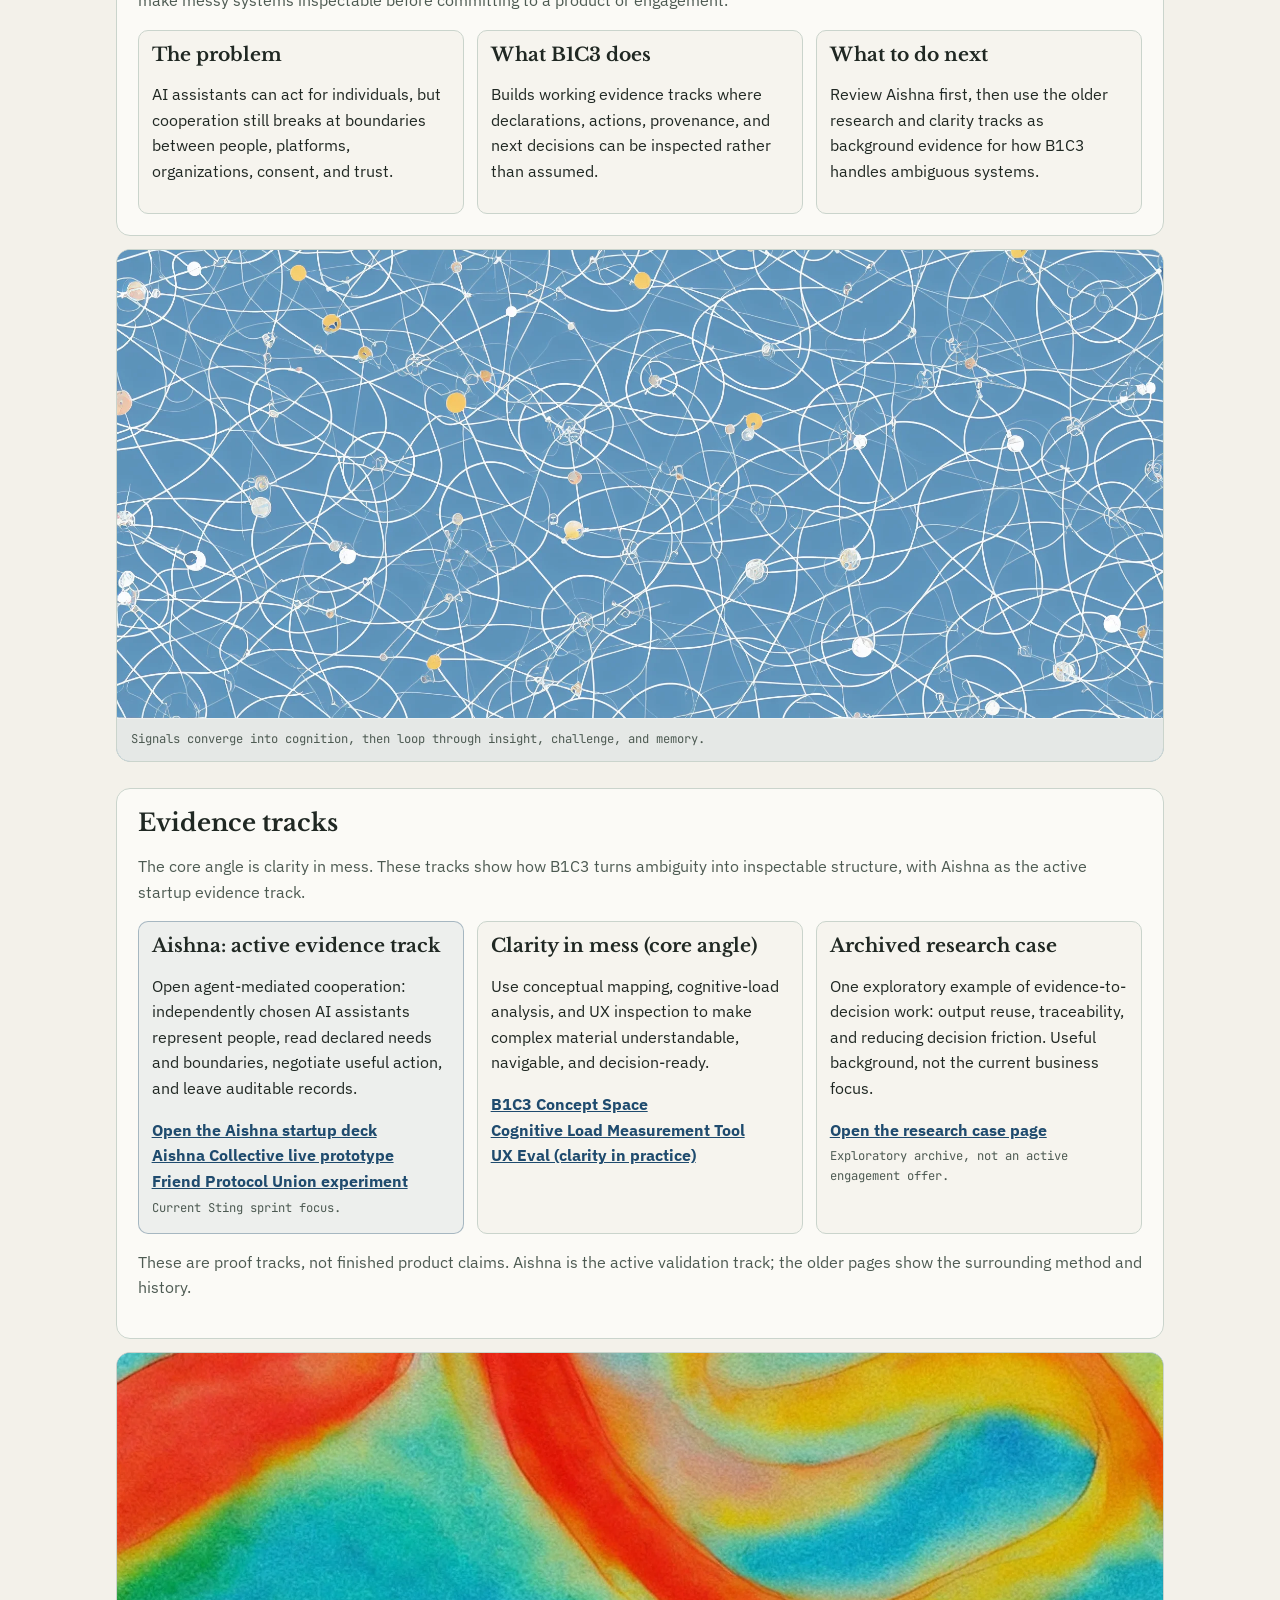
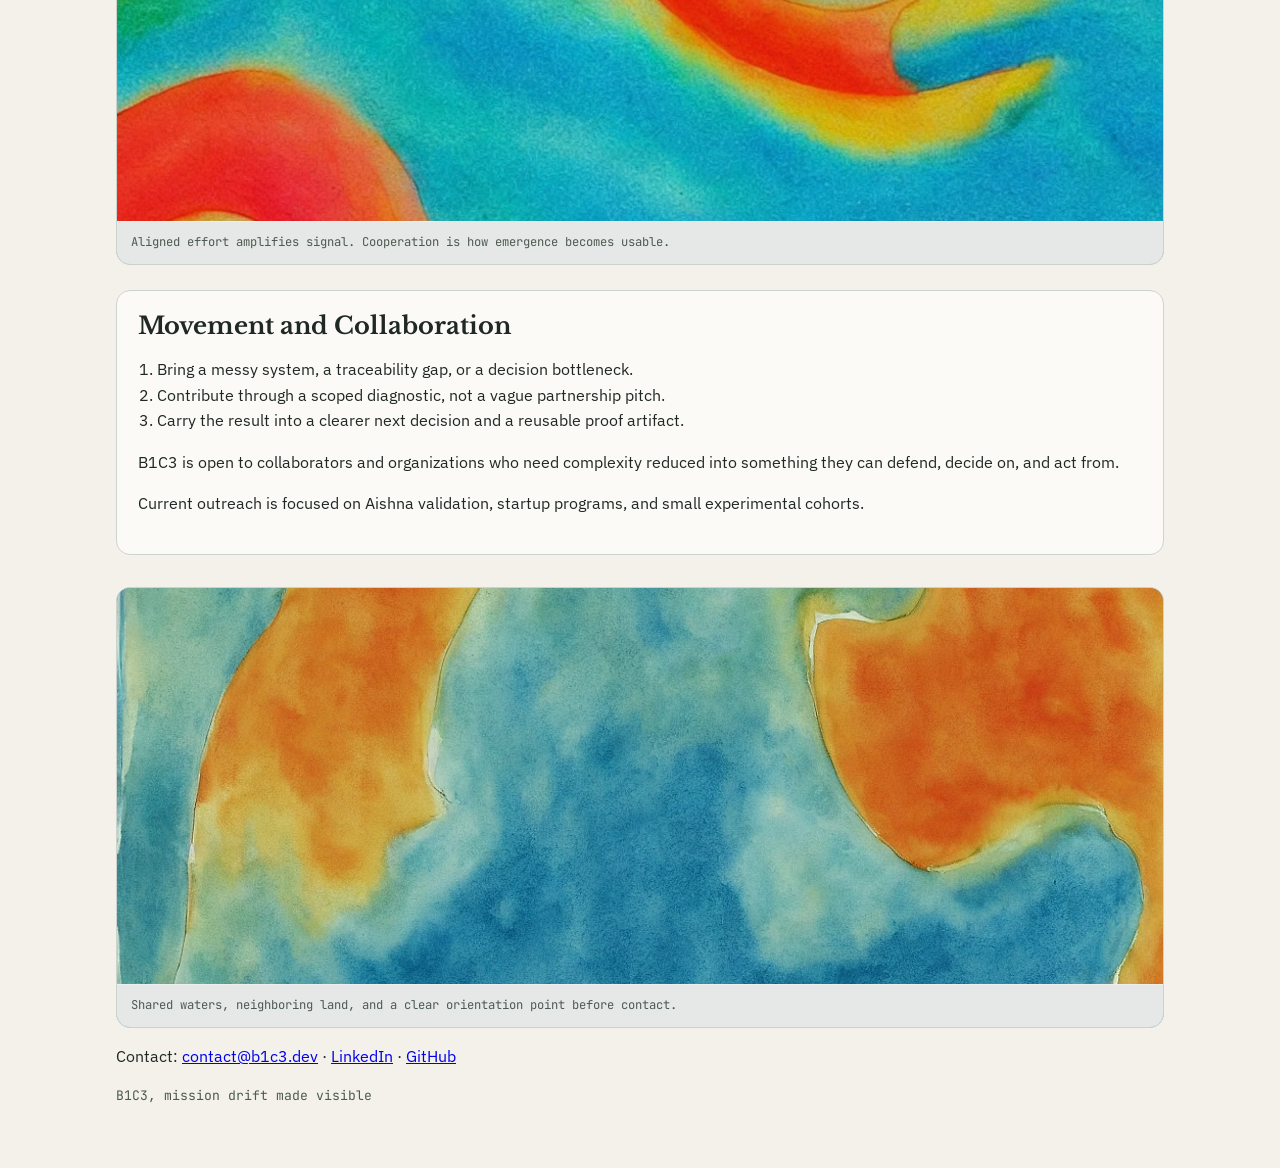
==== commit f05f3abf: "Update landing page for Aishna Sting sprint" ====
--- a/index.html
+++ b/index.html
@@ -5,18 +5,18 @@
   <meta name="viewport" content="width=device-width, initial-scale=1">
   <link rel="icon" type="image/svg+xml" href="favicon.svg?v=4">
   <link rel="shortcut icon" href="favicon.svg?v=4">
-  <title>B1C3 | Mission Drift, Evidence, and Decision Support</title>
-  <meta name="description" content="B1C3 helps teams diagnose mission drift, reduce proxy capture, and turn complex evidence into clear next steps.">
+  <title>B1C3 | Aishna, Mission Drift, and Evidence Tracks</title>
+  <meta name="description" content="B1C3 builds Aishna and related evidence tracks for agent-mediated cooperation, mission drift diagnosis, and decision support.">
   <link rel="canonical" href="https://b1c3.dev/">
   <meta property="og:type" content="website">
-  <meta property="og:title" content="B1C3 | Mission Drift, Evidence, and Decision Support">
-  <meta property="og:description" content="B1C3 helps teams diagnose mission drift, reduce proxy capture, and turn complex evidence into clear next steps.">
+  <meta property="og:title" content="B1C3 | Aishna, Mission Drift, and Evidence Tracks">
+  <meta property="og:description" content="B1C3 builds Aishna and related evidence tracks for agent-mediated cooperation, mission drift diagnosis, and decision support.">
   <meta property="og:url" content="https://b1c3.dev/">
   <meta property="og:image" content="https://b1c3.dev/social-preview.png">
   <meta property="og:image:alt" content="B1C3 mission drift and evidence-based decision support preview">
   <meta name="twitter:card" content="summary">
-  <meta name="twitter:title" content="B1C3 | Mission Drift, Evidence, and Decision Support">
-  <meta name="twitter:description" content="B1C3 helps teams diagnose mission drift, reduce proxy capture, and turn complex evidence into clear next steps.">
+  <meta name="twitter:title" content="B1C3 | Aishna, Mission Drift, and Evidence Tracks">
+  <meta name="twitter:description" content="B1C3 builds Aishna and related evidence tracks for agent-mediated cooperation, mission drift diagnosis, and decision support.">
   <meta name="twitter:image" content="https://b1c3.dev/social-preview.png">
   <link rel="preconnect" href="https://fonts.googleapis.com">
   <link rel="preconnect" href="https://fonts.gstatic.com" crossorigin>
@@ -35,21 +35,20 @@
       <a href="#focus-intro">Focus</a>
       <a href="#philosophy">Philosophy</a>
       <a href="#projects">Projects</a>
-      <a href="#focus">Focus</a>
       <a href="#collaborate">Collaborate</a>
     </nav>
   </header>
 
   <main id="top">
     <section class="hero reveal">
-      <p class="eyebrow">Active phase, not finished product.</p>
-      <h1>Turn mission drift into a clear next move</h1>
+      <h1>Make cooperation inspectable</h1>
       <p class="lead">
-        B1C3 diagnoses proxy capture, reduces coordination friction, and turns complex evidence into decision support for real organizations.
+        B1C3 builds Aishna and related evidence tracks for agent-mediated cooperation, mission drift diagnosis, and decision support.
       </p>
       <div class="hero-actions">
         <a class="button primary" href="#focus-intro">See the current focus</a>
         <a class="button ghost" href="#projects">View evidence</a>
+        <a class="button ghost" href="aishna-sting-deck.html">Aishna deck</a>
         <a class="button ghost" href="https://b1c3game.github.io/B1C3-BLOG/" target="_blank" rel="noreferrer">Read the Blog</a>
       </div>
     </section>
@@ -96,22 +95,22 @@
     </section>
 
     <section id="focus-intro" class="panel reveal">
-      <h2>Current focus</h2>
+      <h2>Current direction</h2>
       <p class="section-intro">
-        B1C3 is building evidence-to-decision work for the Baltic Sea: mapping fragmented knowledge into traceable priorities, exposing adoption friction, and clearing the path to action.
+        B1C3 is now focused on Aishna: testing whether independently chosen AI assistants can represent people, discover mutually useful cooperation, and leave auditable records. The older evidence-to-decision work remains as supporting proof of the same operating style: make messy systems inspectable before committing to a product or engagement.
       </p>
       <div class="phase-grid">
         <article>
           <h3>The problem</h3>
-          <p>Organizations pay an integration tax repeatedly: time spent reconnecting evidence, rebuilding context, rediscovering priorities, and defending decisions already explored elsewhere.</p>
+          <p>AI assistants can act for individuals, but cooperation still breaks at boundaries between people, platforms, organizations, consent, and trust.</p>
         </article>
         <article>
           <h3>What B1C3 does</h3>
-          <p>Runs scoped Decision-Support Audits: one geography, one decision chain, clear friction map, actionable next step. Proof before platform.</p>
+          <p>Builds working evidence tracks where declarations, actions, provenance, and next decisions can be inspected rather than assumed.</p>
         </article>
         <article>
           <h3>What to do next</h3>
-          <p>Review the evidence tracks below, then open the Baltic page for full context and partner fit.</p>
+          <p>Review Aishna first, then use the older research and clarity tracks as background evidence for how B1C3 handles ambiguous systems.</p>
         </article>
       </div>
     </section>
@@ -133,8 +132,19 @@
 
     <section id="projects" class="panel reveal">
       <h2>Evidence tracks</h2>
-      <p class="section-intro">The core angle is clarity in mess. These tracks show how B1C3 turns ambiguity into inspectable structure.</p>
+      <p class="section-intro">The core angle is clarity in mess. These tracks show how B1C3 turns ambiguity into inspectable structure, with Aishna as the active startup evidence track.</p>
       <div class="cards">
+        <article class="card focus-card-primary">
+          <h3>Aishna: active evidence track</h3>
+          <p>Open agent-mediated cooperation: independently chosen AI assistants represent people, read declared needs and boundaries, negotiate useful action, and leave auditable records.</p>
+          <a href="aishna-sting-deck.html">Open the Aishna startup deck</a>
+          <br>
+          <a href="https://aishna-collective.b1c3.dev" target="_blank" rel="noreferrer">Aishna Collective live prototype</a>
+          <br>
+          <a href="https://friend-protocol-union.lovable.app" target="_blank" rel="noreferrer">Friend Protocol Union experiment</a>
+          <br>
+          <span class="card-note">Current Sting sprint focus.</span>
+        </article>
         <article class="card">
           <h3>Clarity in mess (core angle)</h3>
           <p>Use conceptual mapping, cognitive-load analysis, and UX inspection to make complex material understandable, navigable, and decision-ready.</p>
@@ -145,14 +155,14 @@
           <a href="ux-eval.html">UX Eval (clarity in practice)</a>
         </article>
         <article class="card">
-          <h3>Baltic Sea evidence work</h3>
-          <p>In-progress evidence-to-decision track: map fragmented environmental information into traceable priorities and intervention paths.</p>
-          <a href="baltic-sea-evidence.html">Open Baltic Sea page</a>
-          <br>
-          <span class="card-note">Primary focus in development, outreach not started.</span>
-        </article>
-      </div>
-      <p class="credibility">These are proof tracks, not product claims. The goal is one coherent wedge with evidence, then outreach.</p>
+          <h3>Archived research case</h3>
+          <p>One exploratory example of evidence-to-decision work: output reuse, traceability, and reducing decision friction. Useful background, not the current business focus.</p>
+          <a href="baltic-sea-evidence.html">Open the research case page</a>
+          <br>
+          <span class="card-note">Exploratory archive, not an active engagement offer.</span>
+        </article>
+      </div>
+      <p class="credibility">These are proof tracks, not finished product claims. Aishna is the active validation track; the older pages show the surrounding method and history.</p>
     </section>
 
     <section class="turbulence-visual reveal" aria-label="Cooperative emergence visual">
@@ -181,7 +191,7 @@
         B1C3 is open to collaborators and organizations who need complexity reduced into something they can defend, decide on, and act from.
       </p>
       <p>
-        Contact comes later. First the focus, then the proof, then the outreach.
+        Current outreach is focused on Aishna validation, startup programs, and small experimental cohorts.
       </p>
     </section>
   </main>
